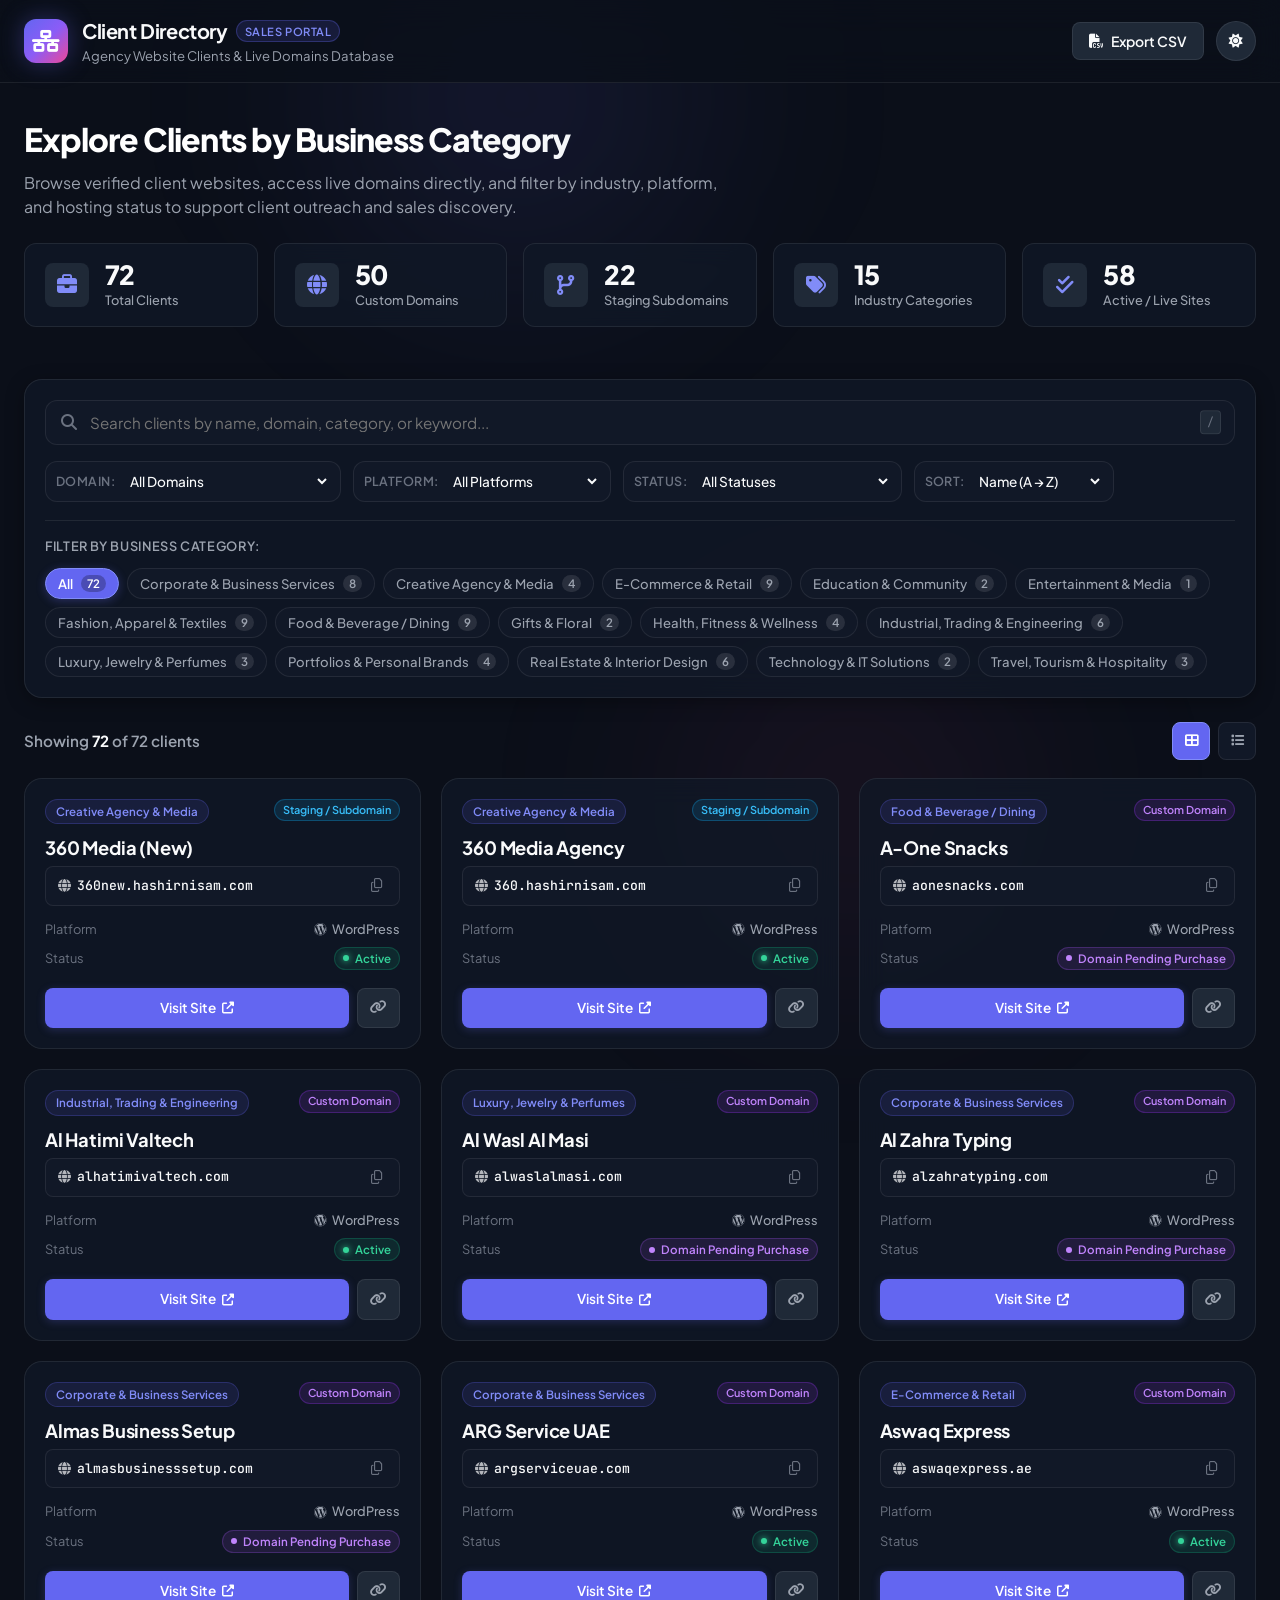
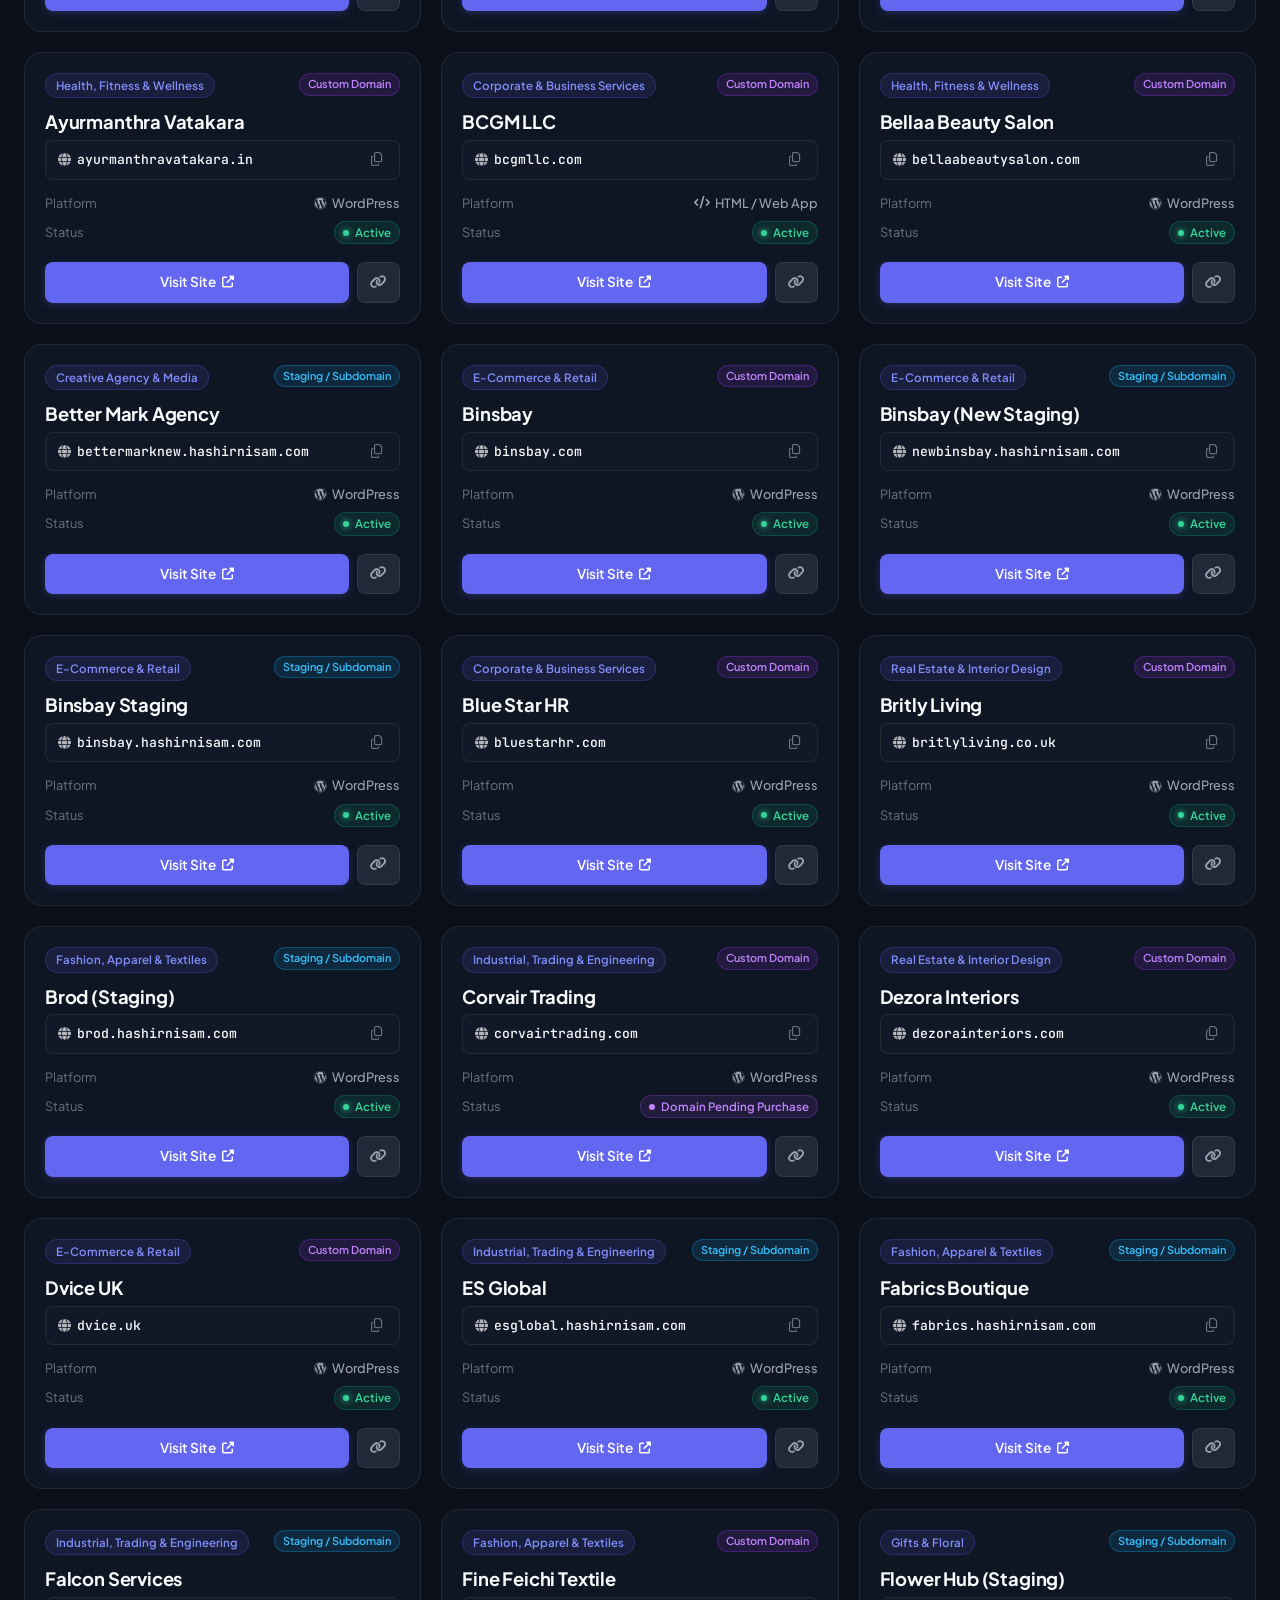
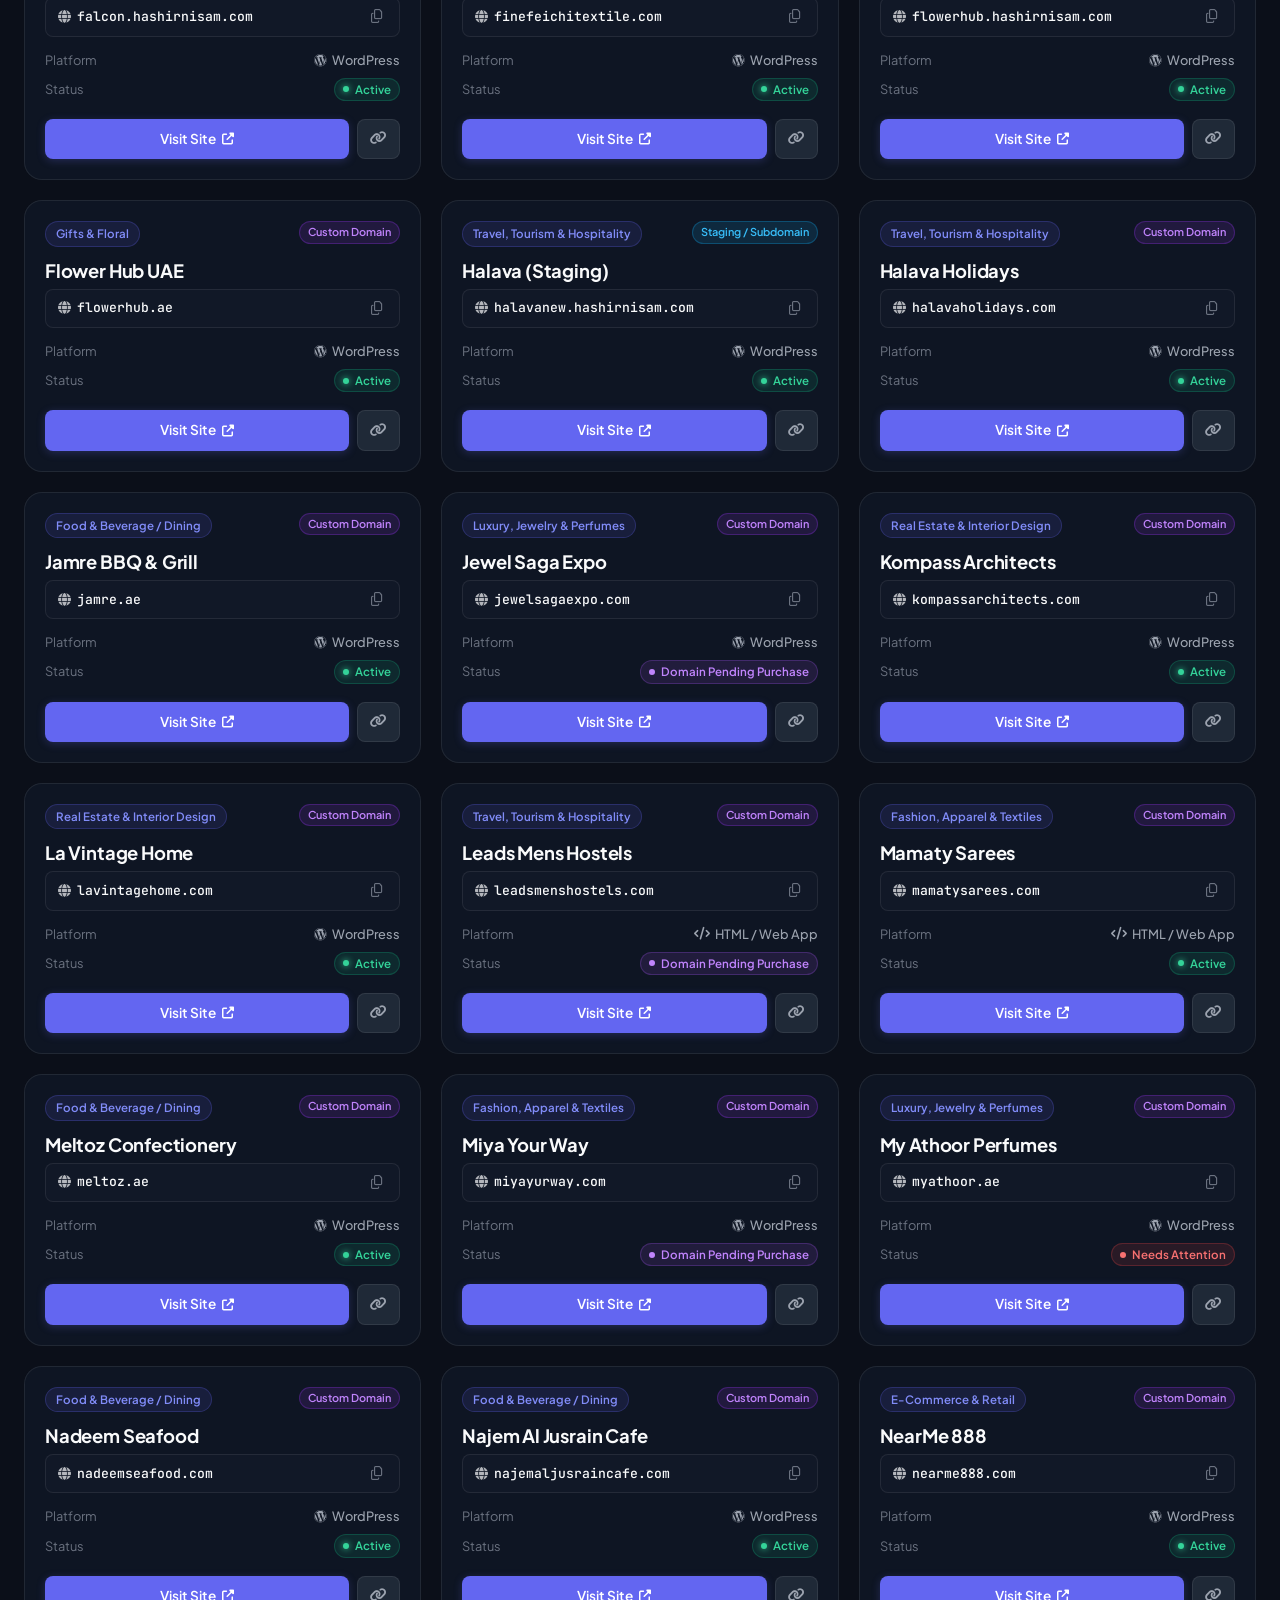
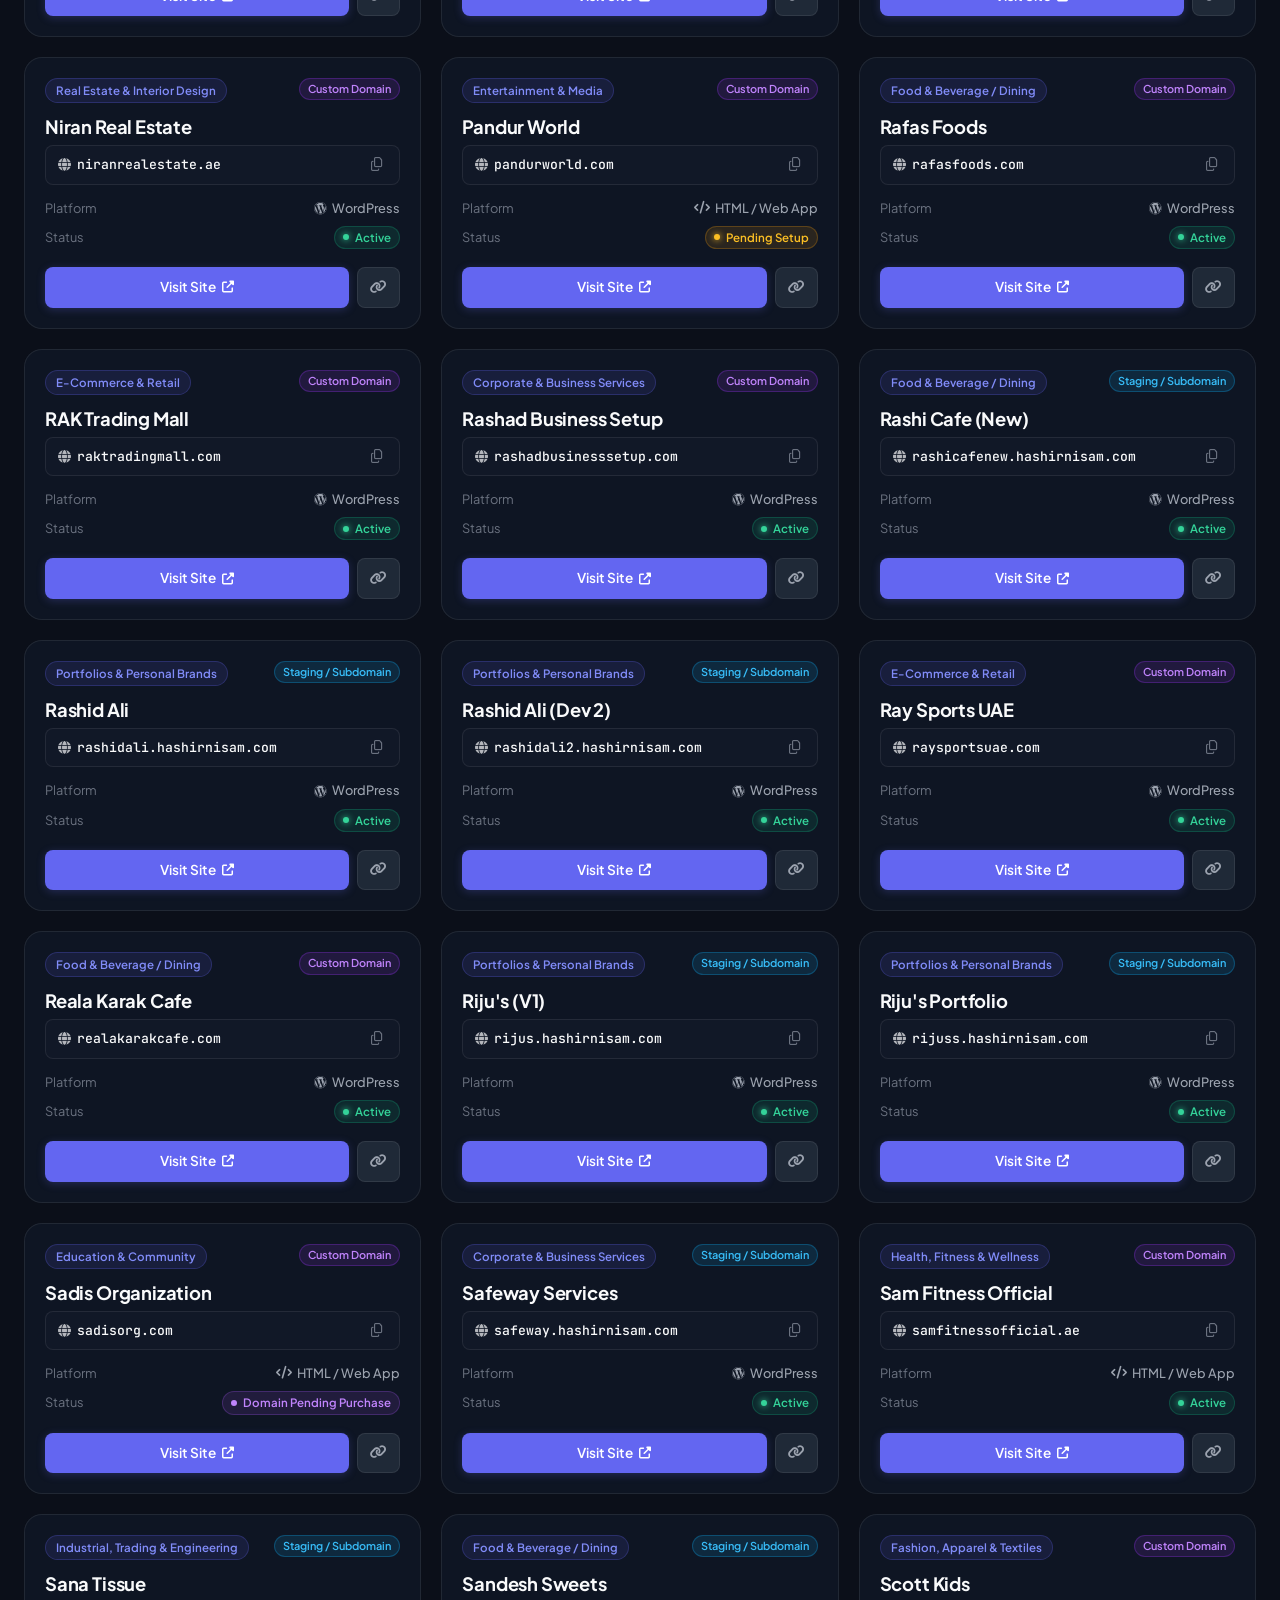
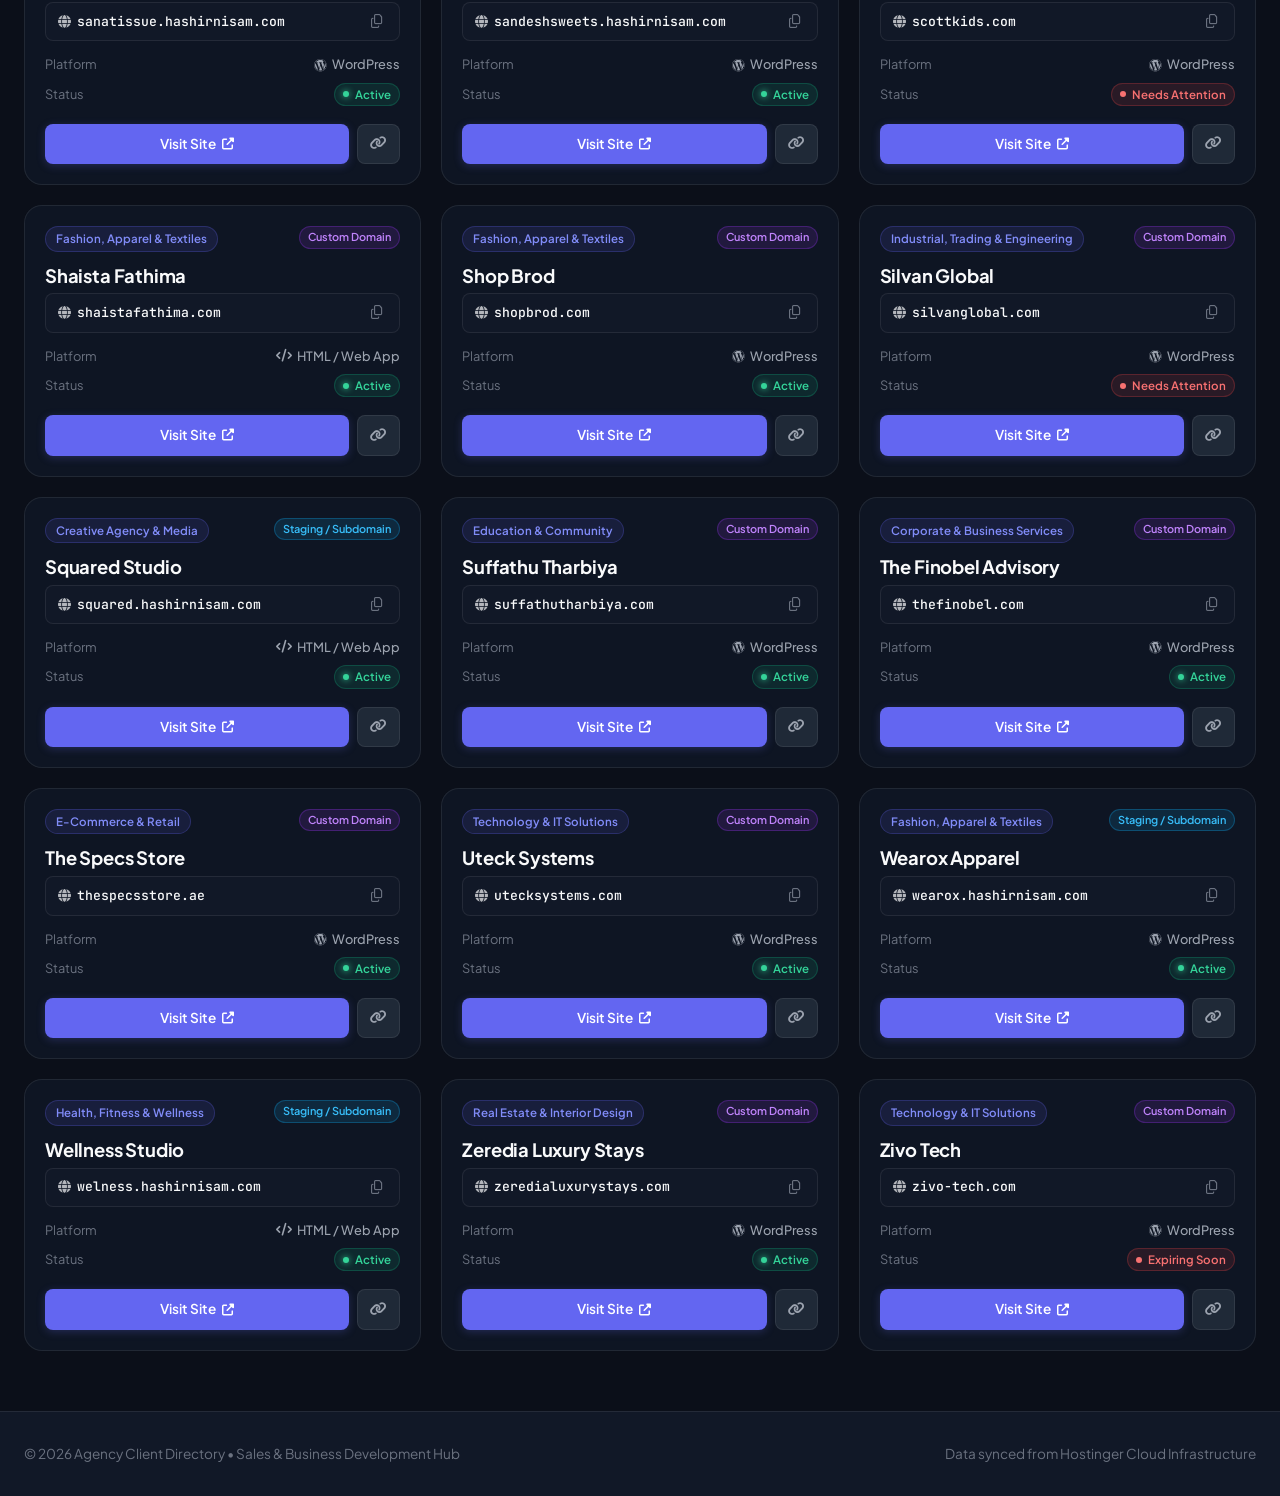
==== index.html @ d9217cba "feat(portal): initial release of sales client directory and domain portal" ====
<!DOCTYPE html>
<html lang="en" data-theme="dark">
<head>
  <meta charset="UTF-8">
  <meta name="viewport" content="width=device-width, initial-scale=1.0">
  <meta name="description" content="Official Client Directory & Domain Portal for Sales Team - Search, filter, and explore client websites by industry category.">
  <title>Agency Client Directory &amp; Domain Portal | Sales Hub</title>
  
  <!-- Modern Typography: Plus Jakarta Sans & JetBrains Mono -->
  <link rel="preconnect" href="https://fonts.googleapis.com">
  <link rel="preconnect" href="https://fonts.gstatic.com" crossorigin>
  <link href="https://fonts.googleapis.com/css2?family=JetBrains+Mono:wght@400;500;600&family=Plus+Jakarta+Sans:wght@400;500;600;700;800&display=swap" rel="stylesheet">
  
  <!-- FontAwesome Icons for Visual Polish -->
  <link rel="stylesheet" href="https://cdnjs.cloudflare.com/ajax/libs/font-awesome/6.5.1/css/all.min.css" integrity="sha512-DTOQO9RWCH3ppGqcWaEA1BIZOC6xxalwEsw9c2QQeAIftl+Vegovlnee1c9QX4TctnWMn13TZye+giMm8e2LwA==" crossorigin="anonymous" referrerpolicy="no-referrer" />
  
  <!-- Stylesheet -->
  <link rel="stylesheet" href="css/style.css">
</head>
<body>

  <!-- Sticky Top Header -->
  <header class="site-header" id="siteHeader">
    <div class="container">
      <div class="header-inner">
        <div class="brand-group">
          <div class="brand-icon" aria-hidden="true">
            <i class="fas fa-network-wired"></i>
          </div>
          <div>
            <h1 class="brand-title">
              Client Directory <span class="brand-badge">Sales Portal</span>
            </h1>
            <p class="brand-subtitle">Agency Website Clients &amp; Live Domains Database</p>
          </div>
        </div>

        <div class="header-actions">
          <button type="button" class="btn btn-export" id="exportCsvBtn" title="Export client directory to CSV file">
            <i class="fas fa-file-csv"></i>
            <span>Export CSV</span>
          </button>
          <button type="button" class="btn theme-toggle-btn" id="themeToggleBtn" aria-label="Toggle dark/light theme" title="Toggle theme">
            <i class="fas fa-sun"></i>
          </button>
        </div>
      </div>
    </div>
  </header>

  <main class="container">
    <!-- Hero / KPI Overview -->
    <section class="hero-section" id="heroSection" aria-label="Sales Overview Statistics">
      <div class="hero-content">
        <h2 class="hero-title">Explore Clients by Business Category</h2>
        <p class="hero-desc">
          Browse verified client websites, access live domains directly, and filter by industry, platform, and hosting status to support client outreach and sales discovery.
        </p>
      </div>

      <!-- KPI Summary Cards -->
      <div class="stats-grid" id="statsGrid">
        <div class="stat-card">
          <div class="stat-icon-wrap" aria-hidden="true">
            <i class="fas fa-briefcase"></i>
          </div>
          <div>
            <div class="stat-val" id="totalClientsCount">72</div>
            <div class="stat-label">Total Clients</div>
          </div>
        </div>

        <div class="stat-card">
          <div class="stat-icon-wrap" aria-hidden="true">
            <i class="fas fa-globe"></i>
          </div>
          <div>
            <div class="stat-val" id="customDomainsCount">50</div>
            <div class="stat-label">Custom Domains</div>
          </div>
        </div>

        <div class="stat-card">
          <div class="stat-icon-wrap" aria-hidden="true">
            <i class="fas fa-code-branch"></i>
          </div>
          <div>
            <div class="stat-val" id="subdomainsCount">22</div>
            <div class="stat-label">Staging Subdomains</div>
          </div>
        </div>

        <div class="stat-card">
          <div class="stat-icon-wrap" aria-hidden="true">
            <i class="fas fa-tags"></i>
          </div>
          <div>
            <div class="stat-val" id="categoriesCount">15</div>
            <div class="stat-label">Industry Categories</div>
          </div>
        </div>

        <div class="stat-card">
          <div class="stat-icon-wrap" aria-hidden="true">
            <i class="fas fa-check-double"></i>
          </div>
          <div>
            <div class="stat-val" id="activeSitesCount">58</div>
            <div class="stat-label">Active / Live Sites</div>
          </div>
        </div>
      </div>
    </section>

    <!-- Toolbar: Search, Filters & Category Chips -->
    <section class="toolbar-section" id="toolbarSection" aria-label="Search and Filter Controls">
      <!-- Search Row & Secondary Selects -->
      <div class="search-row">
        <div class="search-input-wrapper">
          <i class="fas fa-search search-icon" aria-hidden="true"></i>
          <input 
            type="text" 
            id="searchInput" 
            class="search-input" 
            placeholder="Search clients by name, domain, category, or keyword..." 
            autocomplete="off"
            spellcheck="false"
            aria-label="Search clients"
          >
          <span class="search-shortcut-hint" title="Press / to focus">/</span>
          <button type="button" class="clear-search-btn" id="clearSearchBtn" aria-label="Clear search input">
            <i class="fas fa-times"></i>
          </button>
        </div>

        <!-- Secondary Filter Dropdowns -->
        <div class="filter-dropdowns">
          <div class="filter-select-group">
            <label for="filterDomainType" class="filter-select-label">Domain:</label>
            <select id="filterDomainType" class="filter-select" aria-label="Filter by domain type">
              <option value="all">All Domains</option>
              <option value="custom">Custom Domains (.com/.ae)</option>
              <option value="subdomain">Staging Subdomains</option>
            </select>
          </div>

          <div class="filter-select-group">
            <label for="filterPlatform" class="filter-select-label">Platform:</label>
            <select id="filterPlatform" class="filter-select" aria-label="Filter by website platform">
              <option value="all">All Platforms</option>
              <option value="WordPress">WordPress</option>
              <option value="HTML / Web App">Custom HTML / App</option>
            </select>
          </div>

          <div class="filter-select-group">
            <label for="filterStatus" class="filter-select-label">Status:</label>
            <select id="filterStatus" class="filter-select" aria-label="Filter by hosting status">
              <option value="all">All Statuses</option>
              <option value="Active">Active / Live</option>
              <option value="Pending Setup">Pending Setup</option>
              <option value="Domain Pending Purchase">Domain Purchase Pending</option>
              <option value="Needs Attention">Needs Attention</option>
            </select>
          </div>

          <div class="filter-select-group">
            <label for="sortBySelect" class="filter-select-label">Sort:</label>
            <select id="sortBySelect" class="filter-select" aria-label="Sort client list">
              <option value="name-asc">Name (A &rarr; Z)</option>
              <option value="name-desc">Name (Z &rarr; A)</option>
              <option value="category-asc">Category (A &rarr; Z)</option>
              <option value="domain-asc">Domain (A &rarr; Z)</option>
              <option value="status-asc">Status</option>
            </select>
          </div>
        </div>
      </div>

      <!-- Business Category Chips -->
      <div class="categories-wrapper">
        <div class="categories-header">
          <span class="categories-title">Filter by Business Category:</span>
        </div>
        <div class="category-chips-list" id="categoryChipsContainer">
          <!-- Dynamic category chips will be injected here -->
        </div>
      </div>
    </section>

    <!-- Results Header / Controls -->
    <section class="results-bar" aria-label="Results and Display Controls">
      <div class="results-count-text" id="resultsCount">
        Showing <span class="results-count-number">72</span> clients
        <button type="button" class="reset-all-btn" id="resetAllBtn" style="display: none;">
          Clear filters
        </button>
      </div>

      <!-- View Switcher -->
      <div class="view-controls">
        <button type="button" class="view-btn active" id="gridViewBtn" title="Grid Card View" aria-label="Grid view">
          <i class="fas fa-th-large"></i>
        </button>
        <button type="button" class="view-btn" id="tableViewBtn" title="Dense Table View" aria-label="Table view">
          <i class="fas fa-list"></i>
        </button>
      </div>
    </section>

    <!-- Main Results Views -->
    <!-- 1. Grid Cards View -->
    <section class="clients-grid" id="gridContainer" aria-label="Client Cards Grid">
      <!-- Injected via JavaScript -->
    </section>

    <!-- 2. Dense Table View -->
    <div class="clients-table-wrapper" id="tableContainer" style="display: none;">
      <table class="clients-table" aria-label="Client Directory Table">
        <thead>
          <tr>
            <th style="width: 50px;">#</th>
            <th>Client Name</th>
            <th>Domain &amp; Link</th>
            <th>Business Category</th>
            <th>Domain Type</th>
            <th>Platform</th>
            <th>Status</th>
            <th style="text-align: right;">Quick Actions</th>
          </tr>
        </thead>
        <tbody id="tableBody">
          <!-- Injected via JavaScript -->
        </tbody>
      </table>
    </div>

    <!-- Empty State -->
    <div class="empty-state" id="emptyState" style="display: none;">
      <div class="empty-icon" aria-hidden="true">
        <i class="fas fa-search-minus"></i>
      </div>
      <h3 class="empty-title">No Clients Found</h3>
      <p class="empty-desc">
        We couldn't find any clients matching your selected filters or search query. Try broadening your keywords or reset all filters.
      </p>
      <button type="button" class="btn btn-primary" id="resetEmptyBtn">
        <i class="fas fa-undo"></i>
        <span>Reset All Filters</span>
      </button>
    </div>
  </main>

  <!-- Toast Notification Container -->
  <div class="toast-container" id="toastContainer" aria-live="polite"></div>

  <!-- Footer -->
  <footer class="site-footer">
    <div class="container footer-inner">
      <p>&copy; 2026 Agency Client Directory &bull; Sales &amp; Business Development Hub</p>
      <p>Data synced from Hostinger Cloud Infrastructure</p>
    </div>
  </footer>

  <!-- Scripts -->
  <script src="js/clients-data.js"></script>
  <script src="js/app.js"></script>
</body>
</html>
---- css/style.css ----
/* ==========================================================================
   Sales Team Client Directory - Modern Design System
   ========================================================================== */

:root {
  /* Color Palette */
  --bg-primary: #0b0f19;
  --bg-secondary: #111827;
  --bg-card: rgba(17, 24, 39, 0.75);
  --bg-card-hover: rgba(31, 41, 55, 0.85);
  --bg-surface: #1f2937;
  --bg-surface-subtle: rgba(255, 255, 255, 0.03);
  
  --border-color: rgba(255, 255, 255, 0.08);
  --border-glow: rgba(99, 102, 241, 0.3);
  --border-accent: rgba(99, 102, 241, 0.5);

  --text-primary: #f9fafb;
  --text-secondary: #9ca3af;
  --text-muted: #6b7280;
  --text-inverse: #0b0f19;

  /* Accent Colors */
  --brand-primary: #6366f1;
  --brand-primary-light: #818cf8;
  --brand-gradient: linear-gradient(135deg, #6366f1 0%, #8b5cf6 50%, #ec4899 100%);
  --brand-glow: 0 0 25px rgba(99, 102, 241, 0.35);

  /* Status Colors */
  --status-active-bg: rgba(16, 185, 129, 0.12);
  --status-active-text: #34d399;
  --status-active-border: rgba(16, 185, 129, 0.25);

  --status-pending-bg: rgba(245, 158, 11, 0.12);
  --status-pending-text: #fbbf24;
  --status-pending-border: rgba(245, 158, 11, 0.25);

  --status-purchase-bg: rgba(168, 85, 247, 0.12);
  --status-purchase-text: #c084fc;
  --status-purchase-border: rgba(168, 85, 247, 0.25);

  --status-issue-bg: rgba(239, 68, 68, 0.12);
  --status-issue-text: #f87171;
  --status-issue-border: rgba(239, 68, 68, 0.25);

  /* Typography */
  --font-main: 'Plus Jakarta Sans', system-ui, -apple-system, sans-serif;
  --font-mono: 'JetBrains Mono', 'Fira Code', monospace;

  /* Elevations & Radii */
  --radius-sm: 8px;
  --radius-md: 12px;
  --radius-lg: 18px;
  --radius-full: 9999px;

  --shadow-sm: 0 1px 2px rgba(0, 0, 0, 0.4);
  --shadow-md: 0 4px 12px rgba(0, 0, 0, 0.5);
  --shadow-lg: 0 10px 30px -5px rgba(0, 0, 0, 0.6);
  --shadow-card: 0 4px 20px -2px rgba(0, 0, 0, 0.4);

  --transition-fast: 0.18s ease;
  --transition-normal: 0.26s cubic-bezier(0.16, 1, 0.3, 1);
}

/* Light Theme Variables */
[data-theme="light"] {
  --bg-primary: #f3f4f6;
  --bg-secondary: #ffffff;
  --bg-card: rgba(255, 255, 255, 0.88);
  --bg-card-hover: #ffffff;
  --bg-surface: #e5e7eb;
  --bg-surface-subtle: rgba(0, 0, 0, 0.03);

  --border-color: rgba(0, 0, 0, 0.08);
  --border-glow: rgba(99, 102, 241, 0.25);
  --border-accent: rgba(99, 102, 241, 0.4);

  --text-primary: #111827;
  --text-secondary: #4b5563;
  --text-muted: #6b7280;
  --text-inverse: #ffffff;

  --shadow-card: 0 4px 20px -2px rgba(0, 0, 0, 0.08);
}

/* Reset & Baseline */
*, *::before, *::after {
  box-sizing: border-box;
  margin: 0;
  padding: 0;
}

html {
  scroll-behavior: smooth;
  color-scheme: dark;
}

body {
  font-family: var(--font-main);
  background-color: var(--bg-primary);
  color: var(--text-primary);
  min-height: 100vh;
  line-height: 1.5;
  -webkit-font-smoothing: antialiased;
  position: relative;
  overflow-x: hidden;
}

/* Ambient Background Light Gradients */
body::before {
  content: '';
  position: fixed;
  top: -150px;
  left: 15%;
  width: 650px;
  height: 500px;
  background: radial-gradient(circle, rgba(99, 102, 241, 0.12) 0%, rgba(99, 102, 241, 0) 70%);
  filter: blur(80px);
  pointer-events: none;
  z-index: 0;
}

body::after {
  content: '';
  position: fixed;
  bottom: -150px;
  right: 10%;
  width: 600px;
  height: 500px;
  background: radial-gradient(circle, rgba(236, 72, 153, 0.08) 0%, rgba(236, 72, 153, 0) 70%);
  filter: blur(90px);
  pointer-events: none;
  z-index: 0;
}

.container {
  max-width: 1400px;
  margin: 0 auto;
  padding: 0 24px;
  position: relative;
  z-index: 1;
}

/* Header & Top Bar */
.site-header {
  border-bottom: 1px solid var(--border-color);
  background: rgba(11, 15, 25, 0.8);
  backdrop-filter: blur(16px);
  -webkit-backdrop-filter: blur(16px);
  position: sticky;
  top: 0;
  z-index: 50;
  padding: 16px 0;
}

.header-inner {
  display: flex;
  align-items: center;
  justify-content: space-between;
  gap: 20px;
}

.brand-group {
  display: flex;
  align-items: center;
  gap: 14px;
}

.brand-icon {
  width: 44px;
  height: 44px;
  border-radius: var(--radius-md);
  background: var(--brand-gradient);
  display: flex;
  align-items: center;
  justify-content: center;
  color: #ffffff;
  font-size: 22px;
  box-shadow: var(--brand-glow);
  flex-shrink: 0;
}

.brand-title {
  font-size: 1.25rem;
  font-weight: 700;
  letter-spacing: -0.02em;
  display: flex;
  align-items: center;
  gap: 8px;
}

.brand-badge {
  font-size: 0.7rem;
  font-weight: 600;
  padding: 2px 8px;
  border-radius: var(--radius-full);
  background: rgba(99, 102, 241, 0.15);
  color: var(--brand-primary-light);
  border: 1px solid rgba(99, 102, 241, 0.3);
  text-transform: uppercase;
  letter-spacing: 0.05em;
}

.brand-subtitle {
  font-size: 0.82rem;
  color: var(--text-secondary);
}

.header-actions {
  display: flex;
  align-items: center;
  gap: 12px;
}

.btn {
  display: inline-flex;
  align-items: center;
  gap: 8px;
  font-family: inherit;
  font-size: 0.875rem;
  font-weight: 600;
  padding: 9px 16px;
  border-radius: var(--radius-sm);
  border: 1px solid var(--border-color);
  background: var(--bg-surface);
  color: var(--text-primary);
  cursor: pointer;
  transition: all var(--transition-fast);
  text-decoration: none;
  white-space: nowrap;
}

.btn:hover {
  border-color: var(--border-accent);
  background: var(--bg-card-hover);
  transform: translateY(-1px);
}

.btn-primary {
  background: var(--brand-primary);
  border-color: var(--brand-primary-light);
  color: #ffffff;
  box-shadow: 0 4px 14px rgba(99, 102, 241, 0.35);
}

.btn-primary:hover {
  background: #4f46e5;
  box-shadow: 0 6px 20px rgba(99, 102, 241, 0.45);
}

.theme-toggle-btn {
  width: 40px;
  height: 40px;
  padding: 0;
  justify-content: center;
  border-radius: var(--radius-full);
}

/* Hero & KPI Stat Bar */
.hero-section {
  padding: 32px 0 24px;
}

.hero-content {
  margin-bottom: 24px;
}

.hero-title {
  font-size: 2rem;
  font-weight: 800;
  letter-spacing: -0.03em;
  margin-bottom: 8px;
  background: linear-gradient(135deg, #ffffff 30%, #cbd5e1 100%);
  -webkit-background-clip: text;
  -webkit-text-fill-color: transparent;
}

.hero-desc {
  font-size: 1rem;
  color: var(--text-secondary);
  max-width: 720px;
}

.stats-grid {
  display: grid;
  grid-template-columns: repeat(auto-fit, minmax(200px, 1fr));
  gap: 16px;
  margin-bottom: 28px;
}

.stat-card {
  background: var(--bg-card);
  backdrop-filter: blur(12px);
  -webkit-backdrop-filter: blur(12px);
  border: 1px solid var(--border-color);
  border-radius: var(--radius-md);
  padding: 16px 20px;
  display: flex;
  align-items: center;
  gap: 16px;
  transition: all var(--transition-normal);
}

.stat-card:hover {
  border-color: var(--border-glow);
  transform: translateY(-2px);
  box-shadow: var(--shadow-card);
}

.stat-icon-wrap {
  width: 44px;
  height: 44px;
  border-radius: var(--radius-sm);
  display: flex;
  align-items: center;
  justify-content: center;
  font-size: 20px;
  background: var(--bg-surface);
  color: var(--brand-primary-light);
  flex-shrink: 0;
}

.stat-val {
  font-size: 1.65rem;
  font-weight: 800;
  letter-spacing: -0.02em;
  line-height: 1.1;
  color: var(--text-primary);
}

.stat-label {
  font-size: 0.8rem;
  color: var(--text-secondary);
  font-weight: 500;
  margin-top: 2px;
}

/* Search & Filter Toolbar */
.toolbar-section {
  background: var(--bg-card);
  backdrop-filter: blur(16px);
  -webkit-backdrop-filter: blur(16px);
  border: 1px solid var(--border-color);
  border-radius: var(--radius-lg);
  padding: 20px;
  margin-bottom: 24px;
  box-shadow: var(--shadow-card);
}

.search-row {
  display: flex;
  gap: 16px;
  align-items: center;
  margin-bottom: 18px;
  flex-wrap: wrap;
}

.search-input-wrapper {
  position: relative;
  flex: 1;
  min-width: 280px;
}

.search-icon {
  position: absolute;
  left: 16px;
  top: 50%;
  transform: translateY(-50%);
  color: var(--text-muted);
  font-size: 16px;
  pointer-events: none;
}

.search-input {
  width: 100%;
  padding: 12px 42px 12px 44px;
  font-family: inherit;
  font-size: 0.95rem;
  color: var(--text-primary);
  background: var(--bg-secondary);
  border: 1px solid var(--border-color);
  border-radius: var(--radius-md);
  outline: none;
  transition: all var(--transition-fast);
}

.search-input:focus {
  border-color: var(--brand-primary);
  box-shadow: 0 0 0 3px rgba(99, 102, 241, 0.2);
  background: var(--bg-primary);
}

.search-shortcut-hint {
  position: absolute;
  right: 14px;
  top: 50%;
  transform: translateY(-50%);
  font-size: 0.72rem;
  font-family: var(--font-mono);
  background: var(--bg-surface);
  border: 1px solid var(--border-color);
  padding: 2px 6px;
  border-radius: 4px;
  color: var(--text-muted);
  pointer-events: none;
}

.clear-search-btn {
  position: absolute;
  right: 14px;
  top: 50%;
  transform: translateY(-50%);
  background: none;
  border: none;
  color: var(--text-muted);
  cursor: pointer;
  padding: 4px;
  font-size: 16px;
  display: none;
}

.clear-search-btn:hover {
  color: var(--text-primary);
}

/* Secondary Filter Selects */
.filter-dropdowns {
  display: flex;
  gap: 12px;
  align-items: center;
  flex-wrap: wrap;
}

.filter-select-group {
  display: flex;
  align-items: center;
  gap: 6px;
  background: var(--bg-secondary);
  border: 1px solid var(--border-color);
  border-radius: var(--radius-md);
  padding: 4px 10px;
}

.filter-select-label {
  font-size: 0.78rem;
  font-weight: 600;
  color: var(--text-muted);
  text-transform: uppercase;
  letter-spacing: 0.04em;
}

.filter-select {
  background: transparent;
  border: none;
  color: var(--text-primary);
  font-family: inherit;
  font-size: 0.85rem;
  font-weight: 500;
  outline: none;
  cursor: pointer;
  padding: 6px 4px;
}

.filter-select option {
  background: var(--bg-secondary);
  color: var(--text-primary);
}

/* Category Filter Chips */
.categories-wrapper {
  margin-top: 16px;
  padding-top: 16px;
  border-top: 1px solid var(--border-color);
}

.categories-header {
  display: flex;
  align-items: center;
  justify-content: space-between;
  margin-bottom: 12px;
}

.categories-title {
  font-size: 0.8rem;
  font-weight: 600;
  text-transform: uppercase;
  letter-spacing: 0.05em;
  color: var(--text-secondary);
}

.category-chips-list {
  display: flex;
  flex-wrap: wrap;
  gap: 8px;
}

.chip-btn {
  display: inline-flex;
  align-items: center;
  gap: 8px;
  font-family: inherit;
  font-size: 0.82rem;
  font-weight: 500;
  padding: 6px 12px;
  border-radius: var(--radius-full);
  background: var(--bg-secondary);
  color: var(--text-secondary);
  border: 1px solid var(--border-color);
  cursor: pointer;
  transition: all var(--transition-fast);
}

.chip-btn:hover {
  background: var(--bg-surface);
  color: var(--text-primary);
  border-color: var(--border-accent);
}

.chip-btn.active {
  background: var(--brand-primary);
  color: #ffffff;
  border-color: var(--brand-primary-light);
  font-weight: 600;
  box-shadow: 0 2px 10px rgba(99, 102, 241, 0.3);
}

.chip-count {
  font-size: 0.72rem;
  padding: 1px 6px;
  border-radius: var(--radius-full);
  background: rgba(255, 255, 255, 0.1);
  color: inherit;
  font-weight: 600;
}

.chip-btn.active .chip-count {
  background: rgba(0, 0, 0, 0.25);
  color: #ffffff;
}

/* Results Header Bar */
.results-bar {
  display: flex;
  align-items: center;
  justify-content: space-between;
  gap: 16px;
  margin-bottom: 18px;
  flex-wrap: wrap;
}

.results-count-text {
  font-size: 0.95rem;
  font-weight: 600;
  color: var(--text-secondary);
}

.results-count-number {
  color: var(--text-primary);
  font-weight: 700;
}

.active-filters-summary {
  display: inline-flex;
  align-items: center;
  gap: 6px;
  margin-left: 8px;
}

.reset-all-btn {
  font-size: 0.8rem;
  color: var(--brand-primary-light);
  background: none;
  border: none;
  cursor: pointer;
  text-decoration: underline;
  margin-left: 8px;
}

.reset-all-btn:hover {
  color: #ffffff;
}

.view-controls {
  display: flex;
  align-items: center;
  gap: 8px;
}

.view-btn {
  width: 38px;
  height: 38px;
  display: flex;
  align-items: center;
  justify-content: center;
  background: var(--bg-secondary);
  border: 1px solid var(--border-color);
  border-radius: var(--radius-sm);
  color: var(--text-secondary);
  cursor: pointer;
  transition: all var(--transition-fast);
}

.view-btn:hover {
  color: var(--text-primary);
  background: var(--bg-surface);
}

.view-btn.active {
  background: var(--brand-primary);
  color: #ffffff;
  border-color: var(--brand-primary-light);
}

/* Grid Cards View */
.clients-grid {
  display: grid;
  grid-template-columns: repeat(auto-fill, minmax(320px, 1fr));
  gap: 20px;
  margin-bottom: 60px;
}

.client-card {
  background: var(--bg-card);
  backdrop-filter: blur(14px);
  -webkit-backdrop-filter: blur(14px);
  border: 1px solid var(--border-color);
  border-radius: var(--radius-lg);
  padding: 20px;
  display: flex;
  flex-direction: column;
  transition: all var(--transition-normal);
  position: relative;
  overflow: hidden;
}

.client-card::before {
  content: '';
  position: absolute;
  top: 0;
  left: 0;
  right: 0;
  height: 3px;
  background: var(--brand-gradient);
  opacity: 0;
  transition: opacity var(--transition-fast);
}

.client-card:hover {
  border-color: var(--border-glow);
  transform: translateY(-4px);
  box-shadow: var(--shadow-card), 0 0 20px rgba(99, 102, 241, 0.15);
  background: var(--bg-card-hover);
}

.client-card:hover::before {
  opacity: 1;
}

.card-top {
  display: flex;
  align-items: flex-start;
  justify-content: space-between;
  gap: 12px;
  margin-bottom: 12px;
}

.card-category-badge {
  font-size: 0.72rem;
  font-weight: 600;
  padding: 3px 10px;
  border-radius: var(--radius-full);
  background: rgba(99, 102, 241, 0.12);
  color: var(--brand-primary-light);
  border: 1px solid rgba(99, 102, 241, 0.25);
  display: inline-block;
}

.card-badges-row {
  display: flex;
  align-items: center;
  gap: 6px;
  flex-wrap: wrap;
}

.type-pill {
  font-size: 0.68rem;
  font-weight: 600;
  padding: 2px 8px;
  border-radius: var(--radius-full);
  display: inline-flex;
  align-items: center;
  gap: 4px;
}

.type-pill.custom {
  background: rgba(147, 51, 234, 0.14);
  color: #c084fc;
  border: 1px solid rgba(147, 51, 234, 0.3);
}

.type-pill.subdomain {
  background: rgba(14, 165, 233, 0.14);
  color: #38bdf8;
  border: 1px solid rgba(14, 165, 233, 0.3);
}

.card-title {
  font-size: 1.15rem;
  font-weight: 700;
  letter-spacing: -0.01em;
  color: var(--text-primary);
  margin-bottom: 6px;
  line-height: 1.3;
}

.card-domain-box {
  background: var(--bg-secondary);
  border: 1px solid var(--border-color);
  border-radius: var(--radius-sm);
  padding: 8px 12px;
  display: flex;
  align-items: center;
  justify-content: space-between;
  gap: 8px;
  margin-bottom: 14px;
}

.card-domain-link {
  font-family: var(--font-mono);
  font-size: 0.82rem;
  color: var(--text-primary);
  text-decoration: none;
  white-space: nowrap;
  overflow: hidden;
  text-overflow: ellipsis;
  font-weight: 500;
}

.card-domain-link:hover {
  color: var(--brand-primary-light);
  text-decoration: underline;
}

.copy-domain-btn {
  background: none;
  border: none;
  color: var(--text-muted);
  cursor: pointer;
  padding: 4px;
  border-radius: 4px;
  display: flex;
  align-items: center;
  justify-content: center;
  transition: all var(--transition-fast);
}

.copy-domain-btn:hover {
  color: var(--text-primary);
  background: var(--bg-surface);
}

.card-meta-list {
  display: flex;
  flex-direction: column;
  gap: 8px;
  margin-bottom: 18px;
  flex: 1;
}

.card-meta-item {
  display: flex;
  align-items: center;
  justify-content: space-between;
  font-size: 0.8rem;
}

.meta-key {
  color: var(--text-muted);
}

.meta-val {
  font-weight: 500;
  color: var(--text-secondary);
  display: inline-flex;
  align-items: center;
  gap: 5px;
}

/* Status Indicators */
.status-pill {
  font-size: 0.72rem;
  font-weight: 600;
  padding: 2px 8px;
  border-radius: var(--radius-full);
  display: inline-flex;
  align-items: center;
  gap: 6px;
}

.status-dot {
  width: 6px;
  height: 6px;
  border-radius: 50%;
}

.status-active {
  background: var(--status-active-bg);
  color: var(--status-active-text);
  border: 1px solid var(--status-active-border);
}
.status-active .status-dot {
  background: var(--status-active-text);
  box-shadow: 0 0 6px var(--status-active-text);
}

.status-pending {
  background: var(--status-pending-bg);
  color: var(--status-pending-text);
  border: 1px solid var(--status-pending-border);
}
.status-pending .status-dot {
  background: var(--status-pending-text);
  box-shadow: 0 0 6px var(--status-pending-text);
}

.status-purchase {
  background: var(--status-purchase-bg);
  color: var(--status-purchase-text);
  border: 1px solid var(--status-purchase-border);
}
.status-purchase .status-dot {
  background: var(--status-purchase-text);
}

.status-issue {
  background: var(--status-issue-bg);
  color: var(--status-issue-text);
  border: 1px solid var(--status-issue-border);
}
.status-issue .status-dot {
  background: var(--status-issue-text);
}

/* Card Actions */
.card-actions {
  display: flex;
  gap: 8px;
  margin-top: auto;
}

.visit-btn {
  flex: 1;
  display: inline-flex;
  align-items: center;
  justify-content: center;
  gap: 6px;
  padding: 10px 14px;
  border-radius: var(--radius-sm);
  background: var(--brand-primary);
  color: #ffffff;
  font-size: 0.85rem;
  font-weight: 600;
  text-decoration: none;
  transition: all var(--transition-fast);
  box-shadow: 0 2px 8px rgba(99, 102, 241, 0.25);
}

.visit-btn:hover {
  background: #4f46e5;
  box-shadow: 0 4px 14px rgba(99, 102, 241, 0.4);
  transform: translateY(-1px);
}

.copy-action-btn {
  padding: 10px 12px;
  background: var(--bg-surface);
  border: 1px solid var(--border-color);
  border-radius: var(--radius-sm);
  color: var(--text-secondary);
  cursor: pointer;
  display: inline-flex;
  align-items: center;
  justify-content: center;
  font-size: 0.85rem;
  transition: all var(--transition-fast);
}

.copy-action-btn:hover {
  color: var(--text-primary);
  background: var(--bg-card-hover);
  border-color: var(--border-accent);
}

/* Table View */
.clients-table-wrapper {
  background: var(--bg-card);
  backdrop-filter: blur(14px);
  -webkit-backdrop-filter: blur(14px);
  border: 1px solid var(--border-color);
  border-radius: var(--radius-lg);
  overflow-x: auto;
  box-shadow: var(--shadow-card);
  margin-bottom: 60px;
}

.clients-table {
  width: 100%;
  border-collapse: collapse;
  text-align: left;
}

.clients-table th {
  background: var(--bg-secondary);
  color: var(--text-secondary);
  font-size: 0.76rem;
  font-weight: 600;
  text-transform: uppercase;
  letter-spacing: 0.05em;
  padding: 14px 18px;
  border-bottom: 1px solid var(--border-color);
  white-space: nowrap;
}

.clients-table td {
  padding: 14px 18px;
  border-bottom: 1px solid var(--border-color);
  font-size: 0.875rem;
  color: var(--text-primary);
  vertical-align: middle;
}

.clients-table tr:last-child td {
  border-bottom: none;
}

.clients-table tr:hover td {
  background: var(--bg-surface-subtle);
}

.table-client-name {
  font-weight: 600;
  color: var(--text-primary);
}

.table-domain-link {
  font-family: var(--font-mono);
  font-size: 0.82rem;
  color: var(--brand-primary-light);
  text-decoration: none;
  display: inline-flex;
  align-items: center;
  gap: 4px;
}

.table-domain-link:hover {
  text-decoration: underline;
}

.table-actions {
  display: flex;
  align-items: center;
  gap: 6px;
}

.table-btn {
  padding: 6px 10px;
  font-size: 0.78rem;
  border-radius: var(--radius-sm);
}

/* Empty State */
.empty-state {
  text-align: center;
  padding: 64px 20px;
  background: var(--bg-card);
  border: 1px solid var(--border-color);
  border-radius: var(--radius-lg);
  margin: 40px 0;
}

.empty-icon {
  font-size: 48px;
  margin-bottom: 16px;
  color: var(--text-muted);
}

.empty-title {
  font-size: 1.35rem;
  font-weight: 700;
  color: var(--text-primary);
  margin-bottom: 8px;
}

.empty-desc {
  font-size: 0.95rem;
  color: var(--text-secondary);
  max-width: 480px;
  margin: 0 auto 20px;
}

/* Toast Notifications */
.toast-container {
  position: fixed;
  bottom: 24px;
  right: 24px;
  z-index: 1000;
  display: flex;
  flex-direction: column;
  gap: 8px;
  pointer-events: none;
}

.toast {
  background: var(--bg-secondary);
  border: 1px solid var(--border-glow);
  color: var(--text-primary);
  padding: 12px 18px;
  border-radius: var(--radius-md);
  font-size: 0.85rem;
  font-weight: 500;
  box-shadow: var(--shadow-lg), 0 0 15px rgba(99, 102, 241, 0.3);
  display: flex;
  align-items: center;
  gap: 10px;
  transform: translateY(20px);
  opacity: 0;
  transition: all var(--transition-normal);
  pointer-events: auto;
}

.toast.show {
  transform: translateY(0);
  opacity: 1;
}

.toast-icon {
  color: var(--status-active-text);
  font-size: 16px;
}

/* Footer */
.site-footer {
  border-top: 1px solid var(--border-color);
  padding: 32px 0;
  background: var(--bg-secondary);
  color: var(--text-muted);
  font-size: 0.85rem;
}

.footer-inner {
  display: flex;
  align-items: center;
  justify-content: space-between;
  gap: 16px;
  flex-wrap: wrap;
}

/* Responsive Breakpoints */
@media (max-width: 900px) {
  .hero-title {
    font-size: 1.65rem;
  }
  .stats-grid {
    grid-template-columns: repeat(2, 1fr);
  }
  .search-row {
    flex-direction: column;
    align-items: stretch;
  }
}

@media (max-width: 640px) {
  .stats-grid {
    grid-template-columns: 1fr;
  }
  .clients-grid {
    grid-template-columns: 1fr;
  }
  .header-actions .btn-export {
    display: none;
  }
  .toolbar-section {
    padding: 14px;
  }
}
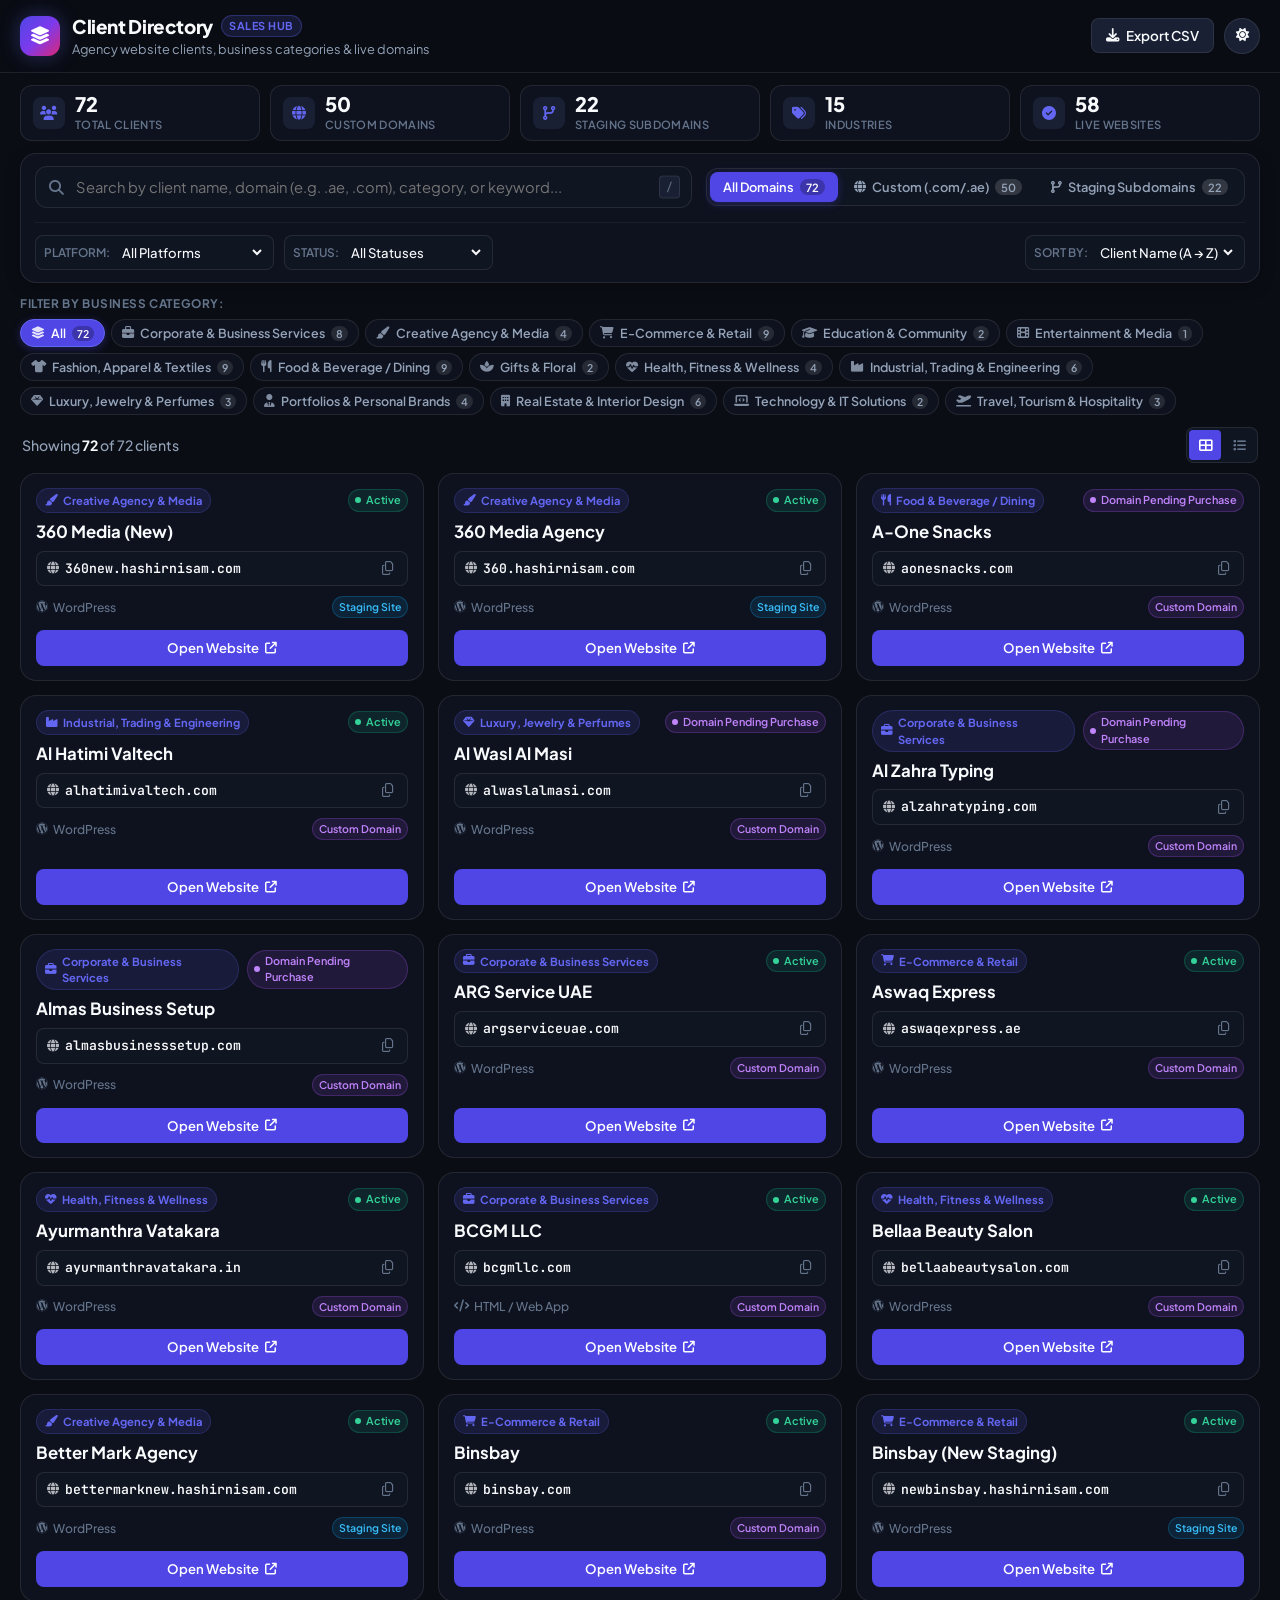
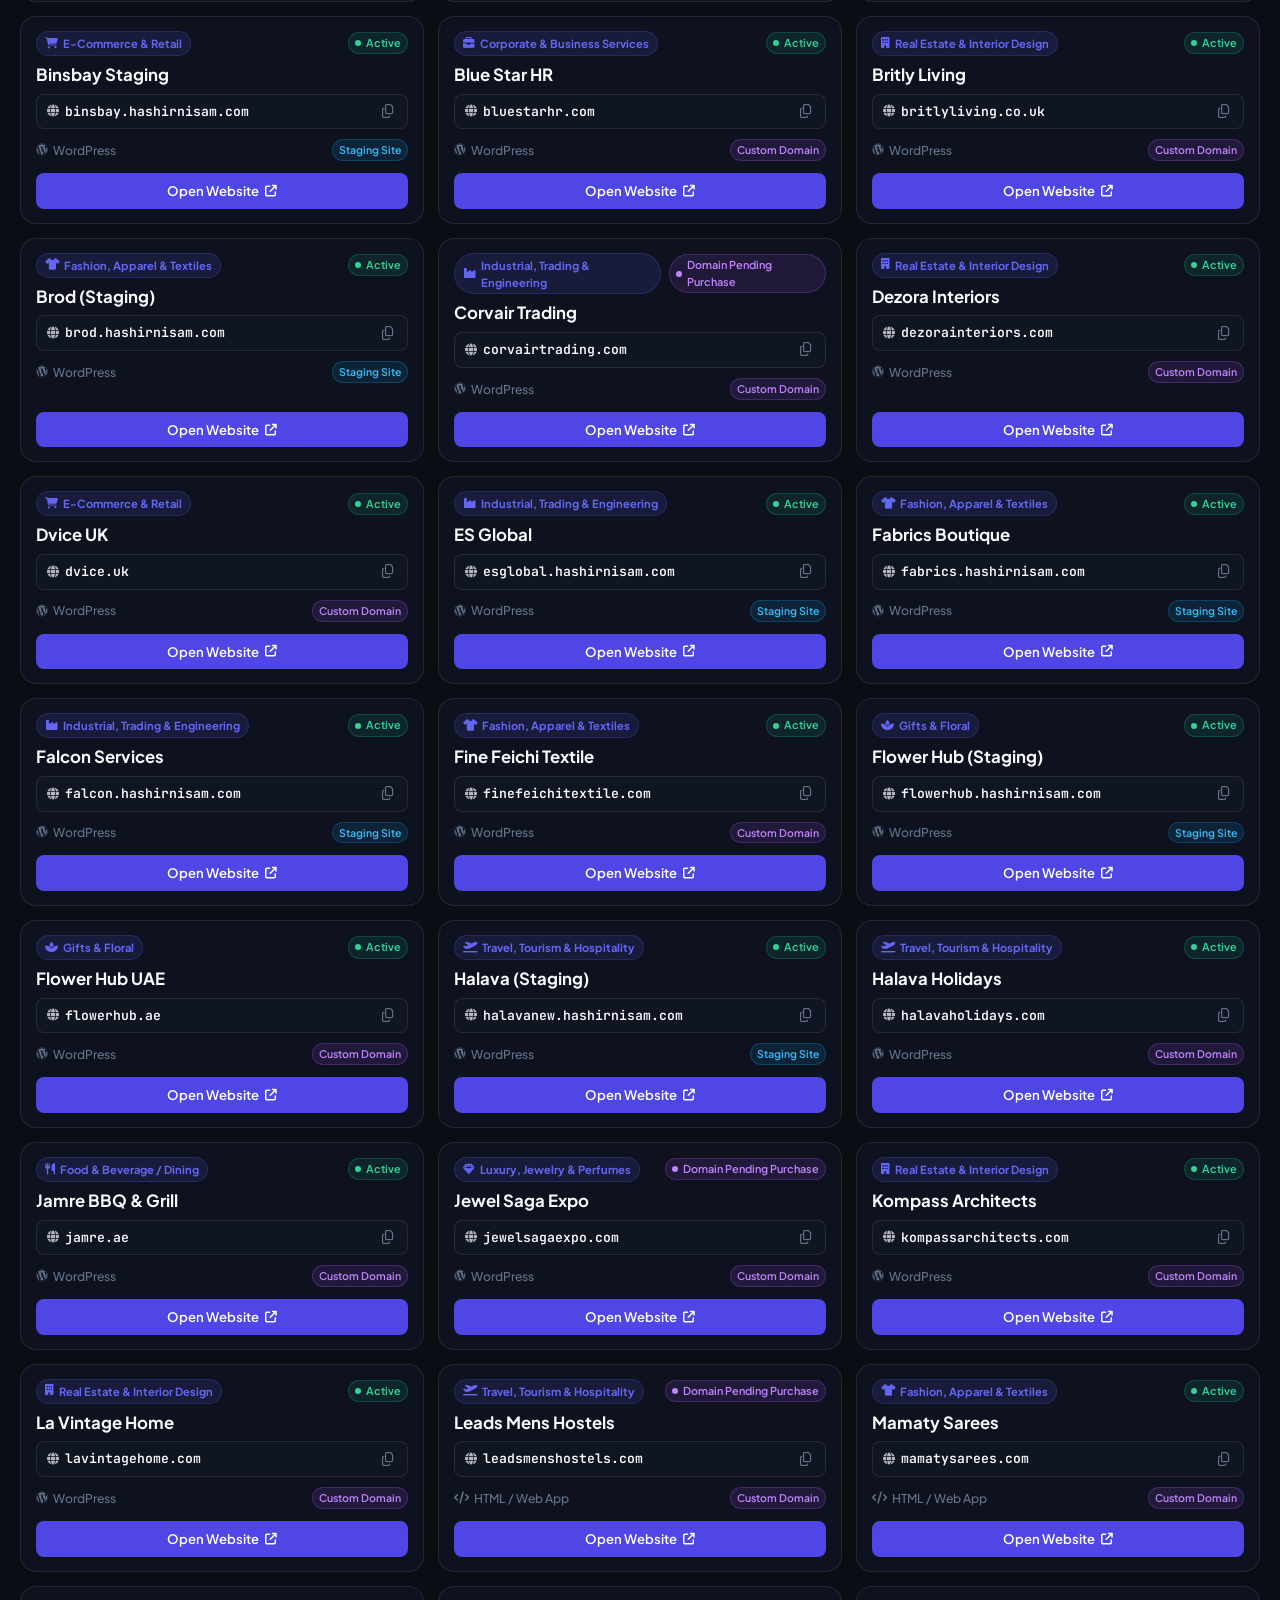
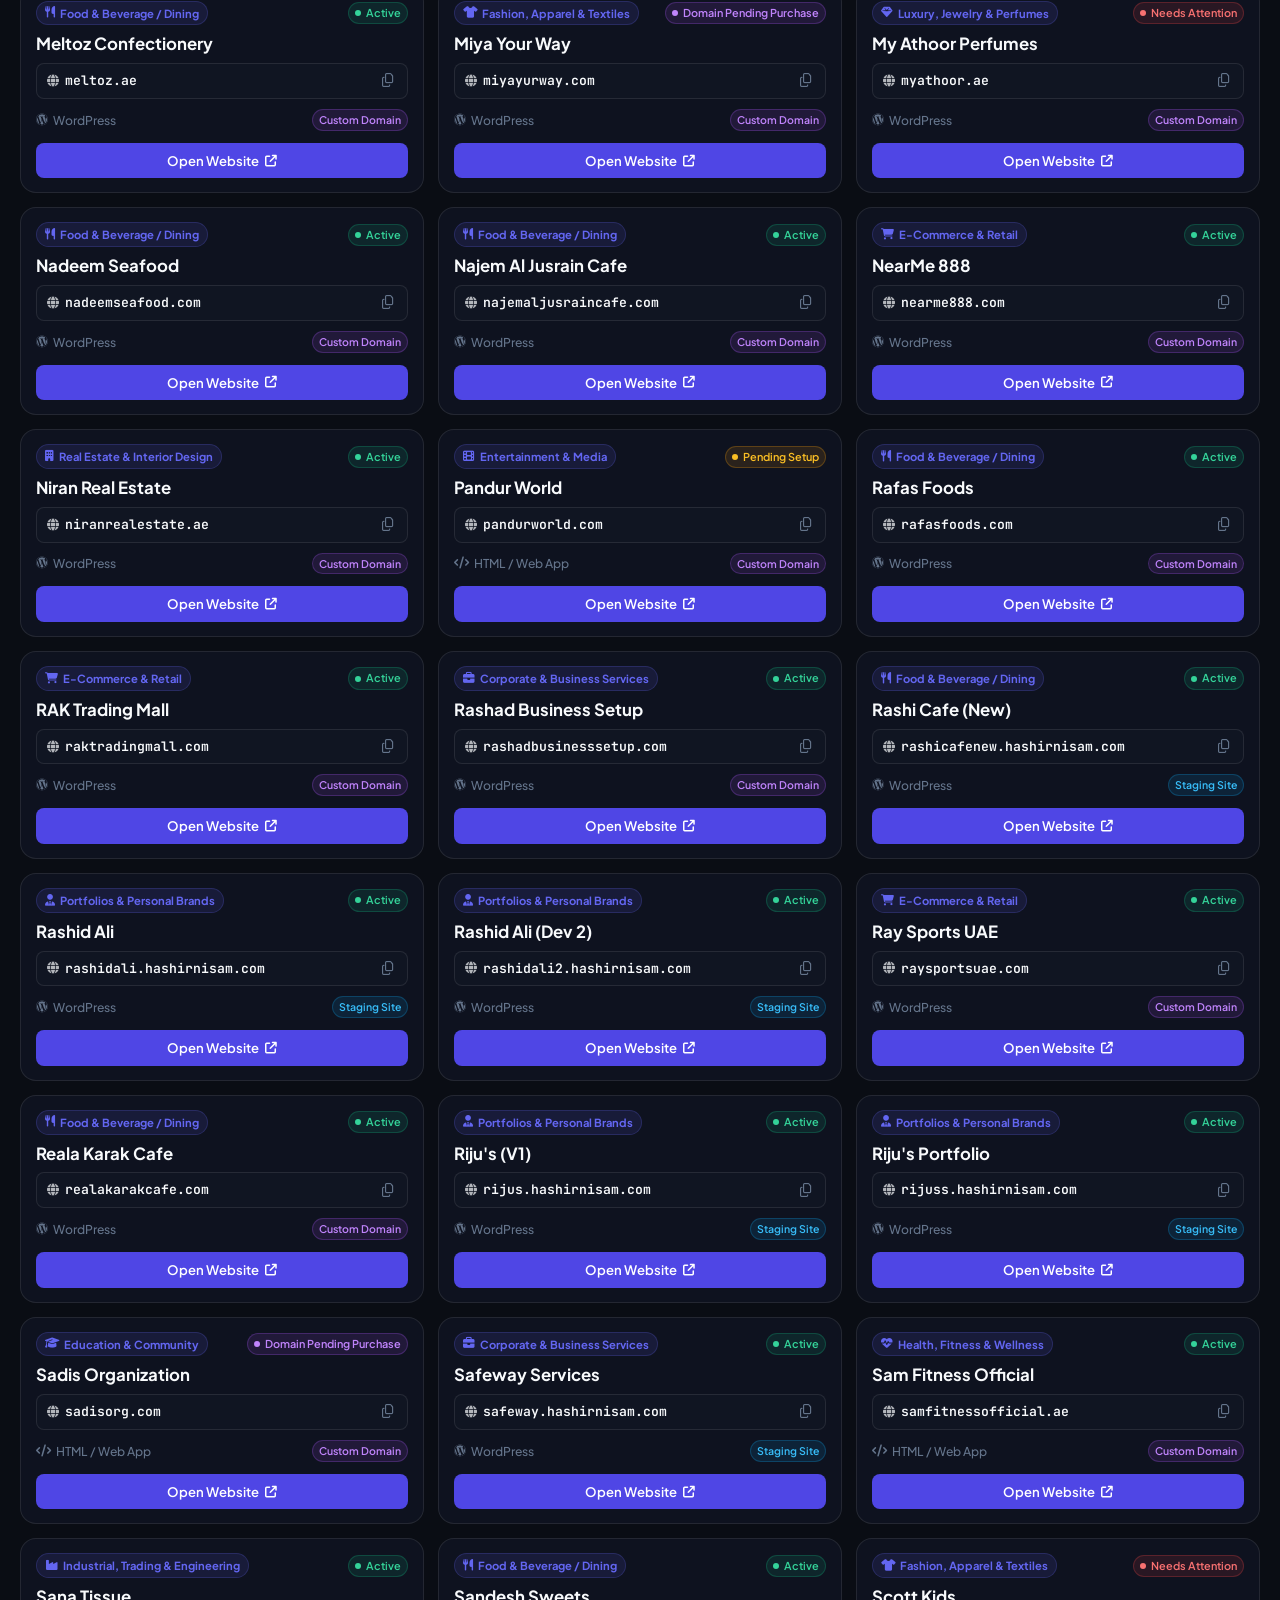
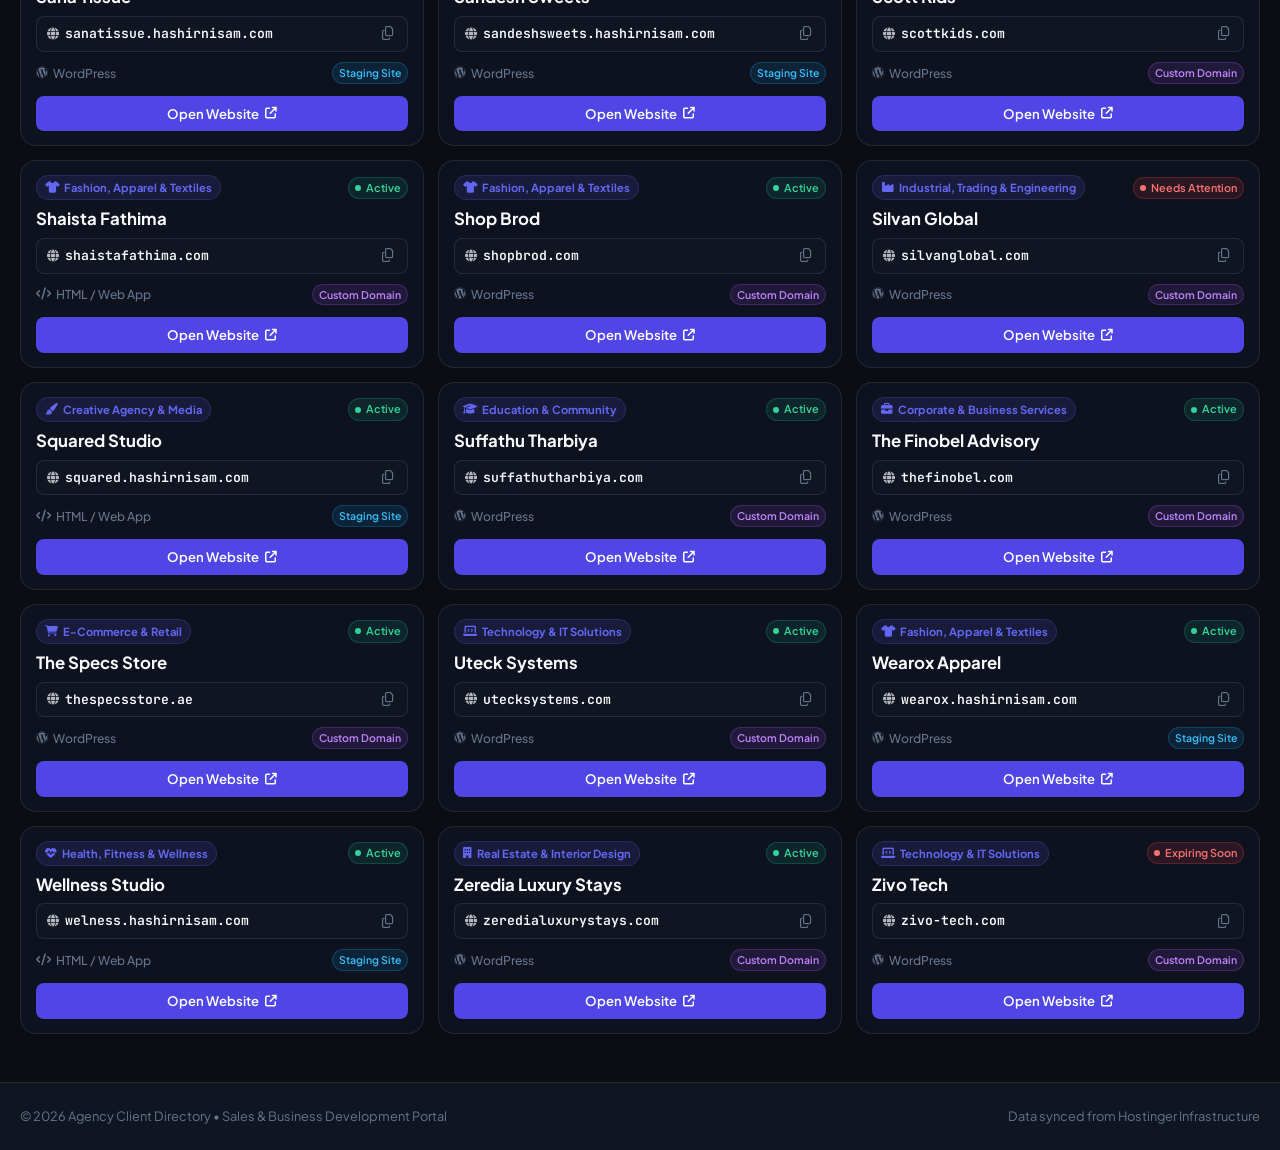
==== commit 3ba45d5a: "feat(ui): streamline sales directory UX with compact KPI ribbon, segmented domain tabs, and category" ====
--- a/index.html
+++ b/index.html
@@ -3,44 +3,44 @@
 <head>
   <meta charset="UTF-8">
   <meta name="viewport" content="width=device-width, initial-scale=1.0">
-  <meta name="description" content="Official Client Directory & Domain Portal for Sales Team - Search, filter, and explore client websites by industry category.">
-  <title>Agency Client Directory &amp; Domain Portal | Sales Hub</title>
+  <meta name="description" content="Sales Team Client Directory & Live Website Portal. Search, filter, and access all agency client websites by business category.">
+  <title>Sales Hub &bull; Agency Client Websites Directory</title>
   
-  <!-- Modern Typography: Plus Jakarta Sans & JetBrains Mono -->
+  <!-- Modern Fonts -->
   <link rel="preconnect" href="https://fonts.googleapis.com">
   <link rel="preconnect" href="https://fonts.gstatic.com" crossorigin>
   <link href="https://fonts.googleapis.com/css2?family=JetBrains+Mono:wght@400;500;600&family=Plus+Jakarta+Sans:wght@400;500;600;700;800&display=swap" rel="stylesheet">
   
-  <!-- FontAwesome Icons for Visual Polish -->
+  <!-- FontAwesome Icons -->
   <link rel="stylesheet" href="https://cdnjs.cloudflare.com/ajax/libs/font-awesome/6.5.1/css/all.min.css" integrity="sha512-DTOQO9RWCH3ppGqcWaEA1BIZOC6xxalwEsw9c2QQeAIftl+Vegovlnee1c9QX4TctnWMn13TZye+giMm8e2LwA==" crossorigin="anonymous" referrerpolicy="no-referrer" />
   
-  <!-- Stylesheet -->
+  <!-- Custom Stylesheet -->
   <link rel="stylesheet" href="css/style.css">
 </head>
 <body>
 
-  <!-- Sticky Top Header -->
+  <!-- Top Sticky Navigation Header -->
   <header class="site-header" id="siteHeader">
     <div class="container">
       <div class="header-inner">
         <div class="brand-group">
           <div class="brand-icon" aria-hidden="true">
-            <i class="fas fa-network-wired"></i>
+            <i class="fas fa-layer-group"></i>
           </div>
           <div>
             <h1 class="brand-title">
-              Client Directory <span class="brand-badge">Sales Portal</span>
+              Client Directory <span class="brand-badge">Sales Hub</span>
             </h1>
-            <p class="brand-subtitle">Agency Website Clients &amp; Live Domains Database</p>
+            <p class="brand-subtitle">Agency website clients, business categories &amp; live domains</p>
           </div>
         </div>
 
         <div class="header-actions">
-          <button type="button" class="btn btn-export" id="exportCsvBtn" title="Export client directory to CSV file">
-            <i class="fas fa-file-csv"></i>
+          <button type="button" class="btn btn-export" id="exportCsvBtn" title="Download Excel-compatible CSV of clients">
+            <i class="fas fa-download"></i>
             <span>Export CSV</span>
           </button>
-          <button type="button" class="btn theme-toggle-btn" id="themeToggleBtn" aria-label="Toggle dark/light theme" title="Toggle theme">
+          <button type="button" class="btn theme-toggle-btn" id="themeToggleBtn" aria-label="Toggle dark and light theme" title="Toggle theme">
             <i class="fas fa-sun"></i>
           </button>
         </div>
@@ -49,184 +49,173 @@
   </header>
 
   <main class="container">
-    <!-- Hero / KPI Overview -->
-    <section class="hero-section" id="heroSection" aria-label="Sales Overview Statistics">
-      <div class="hero-content">
-        <h2 class="hero-title">Explore Clients by Business Category</h2>
-        <p class="hero-desc">
-          Browse verified client websites, access live domains directly, and filter by industry, platform, and hosting status to support client outreach and sales discovery.
-        </p>
-      </div>
-
-      <!-- KPI Summary Cards -->
-      <div class="stats-grid" id="statsGrid">
-        <div class="stat-card">
-          <div class="stat-icon-wrap" aria-hidden="true">
-            <i class="fas fa-briefcase"></i>
-          </div>
-          <div>
-            <div class="stat-val" id="totalClientsCount">72</div>
-            <div class="stat-label">Total Clients</div>
-          </div>
-        </div>
-
-        <div class="stat-card">
-          <div class="stat-icon-wrap" aria-hidden="true">
-            <i class="fas fa-globe"></i>
-          </div>
-          <div>
-            <div class="stat-val" id="customDomainsCount">50</div>
-            <div class="stat-label">Custom Domains</div>
-          </div>
-        </div>
-
-        <div class="stat-card">
-          <div class="stat-icon-wrap" aria-hidden="true">
-            <i class="fas fa-code-branch"></i>
-          </div>
-          <div>
-            <div class="stat-val" id="subdomainsCount">22</div>
-            <div class="stat-label">Staging Subdomains</div>
-          </div>
-        </div>
-
-        <div class="stat-card">
-          <div class="stat-icon-wrap" aria-hidden="true">
-            <i class="fas fa-tags"></i>
-          </div>
-          <div>
-            <div class="stat-val" id="categoriesCount">15</div>
-            <div class="stat-label">Industry Categories</div>
-          </div>
-        </div>
-
-        <div class="stat-card">
-          <div class="stat-icon-wrap" aria-hidden="true">
-            <i class="fas fa-check-double"></i>
-          </div>
-          <div>
-            <div class="stat-val" id="activeSitesCount">58</div>
-            <div class="stat-label">Active / Live Sites</div>
-          </div>
-        </div>
-      </div>
-    </section>
-
-    <!-- Toolbar: Search, Filters & Category Chips -->
-    <section class="toolbar-section" id="toolbarSection" aria-label="Search and Filter Controls">
-      <!-- Search Row & Secondary Selects -->
-      <div class="search-row">
-        <div class="search-input-wrapper">
+    <!-- Compact KPI Ribbon -->
+    <section class="kpi-strip" id="kpiStrip" aria-label="Directory Overview Statistics">
+      <div class="kpi-item">
+        <div class="kpi-icon"><i class="fas fa-users"></i></div>
+        <div>
+          <div class="kpi-num" id="totalClientsCount">72</div>
+          <div class="kpi-label">Total Clients</div>
+        </div>
+      </div>
+
+      <div class="kpi-item">
+        <div class="kpi-icon"><i class="fas fa-globe"></i></div>
+        <div>
+          <div class="kpi-num" id="customDomainsCount">50</div>
+          <div class="kpi-label">Custom Domains</div>
+        </div>
+      </div>
+
+      <div class="kpi-item">
+        <div class="kpi-icon"><i class="fas fa-code-branch"></i></div>
+        <div>
+          <div class="kpi-num" id="subdomainsCount">22</div>
+          <div class="kpi-label">Staging Subdomains</div>
+        </div>
+      </div>
+
+      <div class="kpi-item">
+        <div class="kpi-icon"><i class="fas fa-tags"></i></div>
+        <div>
+          <div class="kpi-num" id="categoriesCount">15</div>
+          <div class="kpi-label">Industries</div>
+        </div>
+      </div>
+
+      <div class="kpi-item">
+        <div class="kpi-icon"><i class="fas fa-check-circle"></i></div>
+        <div>
+          <div class="kpi-num" id="activeSitesCount">58</div>
+          <div class="kpi-label">Live Websites</div>
+        </div>
+      </div>
+    </section>
+
+    <!-- Control Hub: Search & Quick Tab Filters -->
+    <section class="control-hub" id="controlHub" aria-label="Search and Filter Controls">
+      <!-- Search and Domain Tabs in one row -->
+      <div class="search-and-tabs-row">
+        <div class="search-box-wrap">
           <i class="fas fa-search search-icon" aria-hidden="true"></i>
           <input 
             type="text" 
             id="searchInput" 
-            class="search-input" 
-            placeholder="Search clients by name, domain, category, or keyword..." 
+            class="main-search-input" 
+            placeholder="Search by client name, domain (e.g. .ae, .com), category, or keyword..." 
             autocomplete="off"
             spellcheck="false"
             aria-label="Search clients"
           >
-          <span class="search-shortcut-hint" title="Press / to focus">/</span>
-          <button type="button" class="clear-search-btn" id="clearSearchBtn" aria-label="Clear search input">
+          <span class="search-key-hint" title="Press / to search">/</span>
+          <button type="button" class="clear-search-btn" id="clearSearchBtn" aria-label="Clear search">
             <i class="fas fa-times"></i>
           </button>
         </div>
 
-        <!-- Secondary Filter Dropdowns -->
-        <div class="filter-dropdowns">
-          <div class="filter-select-group">
-            <label for="filterDomainType" class="filter-select-label">Domain:</label>
-            <select id="filterDomainType" class="filter-select" aria-label="Filter by domain type">
-              <option value="all">All Domains</option>
-              <option value="custom">Custom Domains (.com/.ae)</option>
-              <option value="subdomain">Staging Subdomains</option>
-            </select>
-          </div>
-
-          <div class="filter-select-group">
-            <label for="filterPlatform" class="filter-select-label">Platform:</label>
-            <select id="filterPlatform" class="filter-select" aria-label="Filter by website platform">
+        <!-- Segmented Domain Tabs: 1-Click filter -->
+        <div class="domain-tabs" id="domainTabs" role="tablist" aria-label="Filter by domain type">
+          <button type="button" class="domain-tab-btn active" data-type="all">
+            <span>All Domains</span>
+            <span class="tab-badge" id="tabBadgeAll">72</span>
+          </button>
+          <button type="button" class="domain-tab-btn" data-type="custom">
+            <i class="fas fa-globe" style="font-size: 0.75rem;"></i>
+            <span>Custom (.com/.ae)</span>
+            <span class="tab-badge" id="tabBadgeCustom">50</span>
+          </button>
+          <button type="button" class="domain-tab-btn" data-type="subdomain">
+            <i class="fas fa-code-branch" style="font-size: 0.75rem;"></i>
+            <span>Staging Subdomains</span>
+            <span class="tab-badge" id="tabBadgeSub">22</span>
+          </button>
+        </div>
+      </div>
+
+      <!-- Secondary Controls: Platform, Status & Sorting -->
+      <div class="secondary-controls-row">
+        <div class="quick-selects">
+          <div class="control-item">
+            <label for="filterPlatform" class="control-label">Platform:</label>
+            <select id="filterPlatform" class="control-select">
               <option value="all">All Platforms</option>
               <option value="WordPress">WordPress</option>
               <option value="HTML / Web App">Custom HTML / App</option>
             </select>
           </div>
 
-          <div class="filter-select-group">
-            <label for="filterStatus" class="filter-select-label">Status:</label>
-            <select id="filterStatus" class="filter-select" aria-label="Filter by hosting status">
+          <div class="control-item">
+            <label for="filterStatus" class="control-label">Status:</label>
+            <select id="filterStatus" class="control-select">
               <option value="all">All Statuses</option>
               <option value="Active">Active / Live</option>
               <option value="Pending Setup">Pending Setup</option>
-              <option value="Domain Pending Purchase">Domain Purchase Pending</option>
+              <option value="Domain Pending Purchase">Purchase Pending</option>
               <option value="Needs Attention">Needs Attention</option>
             </select>
           </div>
-
-          <div class="filter-select-group">
-            <label for="sortBySelect" class="filter-select-label">Sort:</label>
-            <select id="sortBySelect" class="filter-select" aria-label="Sort client list">
-              <option value="name-asc">Name (A &rarr; Z)</option>
-              <option value="name-desc">Name (Z &rarr; A)</option>
-              <option value="category-asc">Category (A &rarr; Z)</option>
-              <option value="domain-asc">Domain (A &rarr; Z)</option>
-              <option value="status-asc">Status</option>
-            </select>
-          </div>
-        </div>
-      </div>
-
-      <!-- Business Category Chips -->
-      <div class="categories-wrapper">
-        <div class="categories-header">
-          <span class="categories-title">Filter by Business Category:</span>
-        </div>
-        <div class="category-chips-list" id="categoryChipsContainer">
-          <!-- Dynamic category chips will be injected here -->
-        </div>
-      </div>
-    </section>
-
-    <!-- Results Header / Controls -->
-    <section class="results-bar" aria-label="Results and Display Controls">
-      <div class="results-count-text" id="resultsCount">
-        Showing <span class="results-count-number">72</span> clients
-        <button type="button" class="reset-all-btn" id="resetAllBtn" style="display: none;">
-          Clear filters
+        </div>
+
+        <div class="control-item">
+          <label for="sortBySelect" class="control-label">Sort By:</label>
+          <select id="sortBySelect" class="control-select">
+            <option value="name-asc">Client Name (A &rarr; Z)</option>
+            <option value="name-desc">Client Name (Z &rarr; A)</option>
+            <option value="category-asc">Category (A &rarr; Z)</option>
+            <option value="domain-asc">Domain (A &rarr; Z)</option>
+            <option value="status-asc">Status</option>
+          </select>
+        </div>
+      </div>
+    </section>
+
+    <!-- Industry Category Filter Chips -->
+    <section class="category-section" aria-label="Filter by Industry Category">
+      <div class="category-bar-header">
+        <span class="category-bar-title">Filter by Business Category:</span>
+      </div>
+      <div class="category-chips-list" id="categoryChipsContainer">
+        <!-- Dynamic category chips with icons injected via JS -->
+      </div>
+    </section>
+
+    <!-- Results Toolbar & View Mode Switcher -->
+    <section class="results-summary-bar" aria-label="Results count and view switcher">
+      <div class="results-count-display" id="resultsCount">
+        Showing <span class="results-count-highlight">72</span> clients
+        <button type="button" class="reset-filters-link" id="resetAllBtn" style="display: none;">
+          Reset filters
         </button>
       </div>
 
-      <!-- View Switcher -->
-      <div class="view-controls">
-        <button type="button" class="view-btn active" id="gridViewBtn" title="Grid Card View" aria-label="Grid view">
+      <div class="view-mode-toggle">
+        <button type="button" class="view-btn active" id="gridViewBtn" title="Grid View" aria-label="Switch to grid view">
           <i class="fas fa-th-large"></i>
         </button>
-        <button type="button" class="view-btn" id="tableViewBtn" title="Dense Table View" aria-label="Table view">
+        <button type="button" class="view-btn" id="tableViewBtn" title="Table View" aria-label="Switch to table view">
           <i class="fas fa-list"></i>
         </button>
       </div>
     </section>
 
-    <!-- Main Results Views -->
-    <!-- 1. Grid Cards View -->
-    <section class="clients-grid" id="gridContainer" aria-label="Client Cards Grid">
+    <!-- View 1: Card Grid View -->
+    <section class="clients-grid" id="gridContainer" aria-label="Clients grid">
       <!-- Injected via JavaScript -->
     </section>
 
-    <!-- 2. Dense Table View -->
-    <div class="clients-table-wrapper" id="tableContainer" style="display: none;">
-      <table class="clients-table" aria-label="Client Directory Table">
+    <!-- View 2: Dense Table View -->
+    <div class="table-wrapper" id="tableContainer" style="display: none;">
+      <table class="clients-table" aria-label="Clients directory table">
         <thead>
           <tr>
-            <th style="width: 50px;">#</th>
+            <th style="width: 48px;">#</th>
             <th>Client Name</th>
-            <th>Domain &amp; Link</th>
+            <th>Website Domain</th>
             <th>Business Category</th>
             <th>Domain Type</th>
             <th>Platform</th>
             <th>Status</th>
-            <th style="text-align: right;">Quick Actions</th>
+            <th style="text-align: right; width: 140px;">Action</th>
           </tr>
         </thead>
         <tbody id="tableBody">
@@ -238,15 +227,15 @@
     <!-- Empty State -->
     <div class="empty-state" id="emptyState" style="display: none;">
       <div class="empty-icon" aria-hidden="true">
-        <i class="fas fa-search-minus"></i>
-      </div>
-      <h3 class="empty-title">No Clients Found</h3>
+        <i class="fas fa-search"></i>
+      </div>
+      <h3 class="empty-title">No Matching Clients Found</h3>
       <p class="empty-desc">
-        We couldn't find any clients matching your selected filters or search query. Try broadening your keywords or reset all filters.
+        Try typing a different keyword or click the reset button below to view all 72 clients.
       </p>
       <button type="button" class="btn btn-primary" id="resetEmptyBtn">
         <i class="fas fa-undo"></i>
-        <span>Reset All Filters</span>
+        <span>Show All Clients</span>
       </button>
     </div>
   </main>
@@ -257,8 +246,8 @@
   <!-- Footer -->
   <footer class="site-footer">
     <div class="container footer-inner">
-      <p>&copy; 2026 Agency Client Directory &bull; Sales &amp; Business Development Hub</p>
-      <p>Data synced from Hostinger Cloud Infrastructure</p>
+      <p>&copy; 2026 Agency Client Directory &bull; Sales &amp; Business Development Portal</p>
+      <p>Data synced from Hostinger Infrastructure</p>
     </div>
   </footer>
 
--- a/css/style.css
+++ b/css/style.css
@@ -1,30 +1,33 @@
 /* ==========================================================================
-   Sales Team Client Directory - Modern Design System
+   Sales Team Client Directory - Modern, Simple & Intuitive Design System
    ========================================================================== */
 
 :root {
-  /* Color Palette */
-  --bg-primary: #0b0f19;
-  --bg-secondary: #111827;
-  --bg-card: rgba(17, 24, 39, 0.75);
-  --bg-card-hover: rgba(31, 41, 55, 0.85);
-  --bg-surface: #1f2937;
+  /* Color Palette - Refined Slate Theme */
+  --bg-primary: #0a0d14;
+  --bg-secondary: #101522;
+  --bg-card: rgba(16, 21, 34, 0.85);
+  --bg-card-hover: rgba(24, 31, 50, 0.95);
+  --bg-surface: #192033;
+  --bg-surface-hover: #222c44;
   --bg-surface-subtle: rgba(255, 255, 255, 0.03);
   
-  --border-color: rgba(255, 255, 255, 0.08);
-  --border-glow: rgba(99, 102, 241, 0.3);
-  --border-accent: rgba(99, 102, 241, 0.5);
-
-  --text-primary: #f9fafb;
-  --text-secondary: #9ca3af;
-  --text-muted: #6b7280;
-  --text-inverse: #0b0f19;
-
-  /* Accent Colors */
-  --brand-primary: #6366f1;
-  --brand-primary-light: #818cf8;
-  --brand-gradient: linear-gradient(135deg, #6366f1 0%, #8b5cf6 50%, #ec4899 100%);
-  --brand-glow: 0 0 25px rgba(99, 102, 241, 0.35);
+  --border-color: rgba(255, 255, 255, 0.09);
+  --border-subtle: rgba(255, 255, 255, 0.05);
+  --border-focus: #6366f1;
+  --border-glow: rgba(99, 102, 241, 0.35);
+
+  --text-primary: #f8fafc;
+  --text-secondary: #94a3b8;
+  --text-muted: #64748b;
+  --text-inverse: #0a0d14;
+
+  /* Brand Accents */
+  --brand-primary: #4f46e5;
+  --brand-primary-light: #6366f1;
+  --brand-primary-hover: #4338ca;
+  --brand-gradient: linear-gradient(135deg, #4f46e5 0%, #7c3aed 50%, #db2777 100%);
+  --brand-glow: 0 0 20px rgba(99, 102, 241, 0.35);
 
   /* Status Colors */
   --status-active-bg: rgba(16, 185, 129, 0.12);
@@ -47,40 +50,43 @@
   --font-main: 'Plus Jakarta Sans', system-ui, -apple-system, sans-serif;
   --font-mono: 'JetBrains Mono', 'Fira Code', monospace;
 
-  /* Elevations & Radii */
+  /* Radii & Shadows */
+  --radius-xs: 6px;
   --radius-sm: 8px;
   --radius-md: 12px;
-  --radius-lg: 18px;
+  --radius-lg: 16px;
   --radius-full: 9999px;
 
-  --shadow-sm: 0 1px 2px rgba(0, 0, 0, 0.4);
-  --shadow-md: 0 4px 12px rgba(0, 0, 0, 0.5);
-  --shadow-lg: 0 10px 30px -5px rgba(0, 0, 0, 0.6);
-  --shadow-card: 0 4px 20px -2px rgba(0, 0, 0, 0.4);
-
-  --transition-fast: 0.18s ease;
-  --transition-normal: 0.26s cubic-bezier(0.16, 1, 0.3, 1);
+  --shadow-sm: 0 1px 2px rgba(0, 0, 0, 0.3);
+  --shadow-md: 0 4px 12px rgba(0, 0, 0, 0.4);
+  --shadow-lg: 0 12px 28px rgba(0, 0, 0, 0.5);
+  --shadow-card: 0 4px 16px -2px rgba(0, 0, 0, 0.35);
+
+  --transition-fast: 0.15s ease;
+  --transition-normal: 0.22s cubic-bezier(0.16, 1, 0.3, 1);
 }
 
 /* Light Theme Variables */
 [data-theme="light"] {
-  --bg-primary: #f3f4f6;
+  --bg-primary: #f8fafc;
   --bg-secondary: #ffffff;
-  --bg-card: rgba(255, 255, 255, 0.88);
-  --bg-card-hover: #ffffff;
-  --bg-surface: #e5e7eb;
-  --bg-surface-subtle: rgba(0, 0, 0, 0.03);
-
-  --border-color: rgba(0, 0, 0, 0.08);
-  --border-glow: rgba(99, 102, 241, 0.25);
-  --border-accent: rgba(99, 102, 241, 0.4);
-
-  --text-primary: #111827;
-  --text-secondary: #4b5563;
-  --text-muted: #6b7280;
+  --bg-card: #ffffff;
+  --bg-card-hover: #f1f5f9;
+  --bg-surface: #e2e8f0;
+  --bg-surface-hover: #cbd5e1;
+  --bg-surface-subtle: rgba(0, 0, 0, 0.02);
+
+  --border-color: rgba(0, 0, 0, 0.1);
+  --border-subtle: rgba(0, 0, 0, 0.05);
+  --border-focus: #4f46e5;
+  --border-glow: rgba(79, 70, 229, 0.2);
+
+  --text-primary: #0f172a;
+  --text-secondary: #475569;
+  --text-muted: #64748b;
   --text-inverse: #ffffff;
 
-  --shadow-card: 0 4px 20px -2px rgba(0, 0, 0, 0.08);
+  --shadow-card: 0 2px 10px rgba(0, 0, 0, 0.06);
 }
 
 /* Reset & Baseline */
@@ -92,7 +98,6 @@
 
 html {
   scroll-behavior: smooth;
-  color-scheme: dark;
 }
 
 body {
@@ -102,97 +107,72 @@
   min-height: 100vh;
   line-height: 1.5;
   -webkit-font-smoothing: antialiased;
-  position: relative;
-  overflow-x: hidden;
-}
-
-/* Ambient Background Light Gradients */
-body::before {
-  content: '';
-  position: fixed;
-  top: -150px;
-  left: 15%;
-  width: 650px;
-  height: 500px;
-  background: radial-gradient(circle, rgba(99, 102, 241, 0.12) 0%, rgba(99, 102, 241, 0) 70%);
-  filter: blur(80px);
-  pointer-events: none;
-  z-index: 0;
-}
-
-body::after {
-  content: '';
-  position: fixed;
-  bottom: -150px;
-  right: 10%;
-  width: 600px;
-  height: 500px;
-  background: radial-gradient(circle, rgba(236, 72, 153, 0.08) 0%, rgba(236, 72, 153, 0) 70%);
-  filter: blur(90px);
-  pointer-events: none;
-  z-index: 0;
 }
 
 .container {
-  max-width: 1400px;
+  max-width: 1380px;
   margin: 0 auto;
-  padding: 0 24px;
-  position: relative;
-  z-index: 1;
-}
-
-/* Header & Top Bar */
+  padding: 0 20px;
+}
+
+/* Sticky Header */
 .site-header {
   border-bottom: 1px solid var(--border-color);
-  background: rgba(11, 15, 25, 0.8);
+  background: rgba(10, 13, 20, 0.88);
   backdrop-filter: blur(16px);
   -webkit-backdrop-filter: blur(16px);
   position: sticky;
   top: 0;
   z-index: 50;
-  padding: 16px 0;
+  padding: 12px 0;
+  transition: background var(--transition-fast);
+}
+
+[data-theme="light"] .site-header {
+  background: rgba(255, 255, 255, 0.9);
 }
 
 .header-inner {
   display: flex;
   align-items: center;
   justify-content: space-between;
-  gap: 20px;
+  gap: 16px;
 }
 
 .brand-group {
   display: flex;
   align-items: center;
-  gap: 14px;
+  gap: 12px;
 }
 
 .brand-icon {
-  width: 44px;
-  height: 44px;
+  width: 40px;
+  height: 40px;
   border-radius: var(--radius-md);
   background: var(--brand-gradient);
   display: flex;
   align-items: center;
   justify-content: center;
   color: #ffffff;
-  font-size: 22px;
+  font-size: 18px;
   box-shadow: var(--brand-glow);
   flex-shrink: 0;
 }
 
 .brand-title {
-  font-size: 1.25rem;
+  font-size: 1.18rem;
+  font-weight: 800;
+  letter-spacing: -0.02em;
+  display: flex;
+  align-items: center;
+  gap: 8px;
+  color: var(--text-primary);
+}
+
+.brand-badge {
+  font-size: 0.68rem;
   font-weight: 700;
-  letter-spacing: -0.02em;
-  display: flex;
-  align-items: center;
-  gap: 8px;
-}
-
-.brand-badge {
-  font-size: 0.7rem;
-  font-weight: 600;
-  padding: 2px 8px;
+  padding: 2px 7px;
   border-radius: var(--radius-full);
   background: rgba(99, 102, 241, 0.15);
   color: var(--brand-primary-light);
@@ -202,24 +182,24 @@
 }
 
 .brand-subtitle {
-  font-size: 0.82rem;
+  font-size: 0.8rem;
   color: var(--text-secondary);
 }
 
 .header-actions {
   display: flex;
   align-items: center;
-  gap: 12px;
+  gap: 10px;
 }
 
 .btn {
   display: inline-flex;
   align-items: center;
-  gap: 8px;
+  gap: 7px;
   font-family: inherit;
-  font-size: 0.875rem;
+  font-size: 0.84rem;
   font-weight: 600;
-  padding: 9px 16px;
+  padding: 8px 14px;
   border-radius: var(--radius-sm);
   border: 1px solid var(--border-color);
   background: var(--bg-surface);
@@ -231,151 +211,119 @@
 }
 
 .btn:hover {
-  border-color: var(--border-accent);
-  background: var(--bg-card-hover);
-  transform: translateY(-1px);
+  border-color: var(--border-focus);
+  background: var(--bg-surface-hover);
 }
 
 .btn-primary {
   background: var(--brand-primary);
   border-color: var(--brand-primary-light);
   color: #ffffff;
-  box-shadow: 0 4px 14px rgba(99, 102, 241, 0.35);
 }
 
 .btn-primary:hover {
-  background: #4f46e5;
-  box-shadow: 0 6px 20px rgba(99, 102, 241, 0.45);
+  background: var(--brand-primary-hover);
+  box-shadow: 0 4px 12px rgba(79, 70, 229, 0.35);
 }
 
 .theme-toggle-btn {
-  width: 40px;
-  height: 40px;
+  width: 36px;
+  height: 36px;
   padding: 0;
   justify-content: center;
   border-radius: var(--radius-full);
 }
 
-/* Hero & KPI Stat Bar */
-.hero-section {
-  padding: 32px 0 24px;
-}
-
-.hero-content {
-  margin-bottom: 24px;
-}
-
-.hero-title {
-  font-size: 2rem;
-  font-weight: 800;
-  letter-spacing: -0.03em;
-  margin-bottom: 8px;
-  background: linear-gradient(135deg, #ffffff 30%, #cbd5e1 100%);
-  -webkit-background-clip: text;
-  -webkit-text-fill-color: transparent;
-}
-
-.hero-desc {
-  font-size: 1rem;
-  color: var(--text-secondary);
-  max-width: 720px;
-}
-
-.stats-grid {
+/* Compact KPI Bar */
+.kpi-strip {
   display: grid;
-  grid-template-columns: repeat(auto-fit, minmax(200px, 1fr));
-  gap: 16px;
-  margin-bottom: 28px;
-}
-
-.stat-card {
+  grid-template-columns: repeat(5, 1fr);
+  gap: 10px;
+  margin: 12px 0 12px;
+}
+
+.kpi-item {
   background: var(--bg-card);
-  backdrop-filter: blur(12px);
-  -webkit-backdrop-filter: blur(12px);
   border: 1px solid var(--border-color);
   border-radius: var(--radius-md);
-  padding: 16px 20px;
-  display: flex;
-  align-items: center;
-  gap: 16px;
-  transition: all var(--transition-normal);
-}
-
-.stat-card:hover {
+  padding: 8px 12px;
+  display: flex;
+  align-items: center;
+  gap: 10px;
+  transition: border-color var(--transition-fast);
+}
+
+.kpi-item:hover {
   border-color: var(--border-glow);
-  transform: translateY(-2px);
-  box-shadow: var(--shadow-card);
-}
-
-.stat-icon-wrap {
-  width: 44px;
-  height: 44px;
+}
+
+.kpi-icon {
+  width: 32px;
+  height: 32px;
   border-radius: var(--radius-sm);
-  display: flex;
-  align-items: center;
-  justify-content: center;
-  font-size: 20px;
   background: var(--bg-surface);
   color: var(--brand-primary-light);
+  display: flex;
+  align-items: center;
+  justify-content: center;
+  font-size: 14px;
   flex-shrink: 0;
 }
 
-.stat-val {
-  font-size: 1.65rem;
+.kpi-num {
+  font-size: 1.25rem;
   font-weight: 800;
-  letter-spacing: -0.02em;
-  line-height: 1.1;
-  color: var(--text-primary);
-}
-
-.stat-label {
-  font-size: 0.8rem;
-  color: var(--text-secondary);
-  font-weight: 500;
+  line-height: 1;
+  color: var(--text-primary);
+}
+
+.kpi-label {
+  font-size: 0.7rem;
+  color: var(--text-muted);
+  font-weight: 600;
+  text-transform: uppercase;
+  letter-spacing: 0.03em;
   margin-top: 2px;
 }
 
-/* Search & Filter Toolbar */
-.toolbar-section {
+/* Main Control Hub: Search & Quick Filters */
+.control-hub {
   background: var(--bg-card);
-  backdrop-filter: blur(16px);
-  -webkit-backdrop-filter: blur(16px);
   border: 1px solid var(--border-color);
   border-radius: var(--radius-lg);
-  padding: 20px;
-  margin-bottom: 24px;
+  padding: 12px 14px;
+  margin-bottom: 12px;
   box-shadow: var(--shadow-card);
 }
 
-.search-row {
-  display: flex;
-  gap: 16px;
-  align-items: center;
-  margin-bottom: 18px;
+.search-and-tabs-row {
+  display: flex;
+  align-items: center;
+  gap: 14px;
   flex-wrap: wrap;
 }
 
-.search-input-wrapper {
+.search-box-wrap {
   position: relative;
   flex: 1;
   min-width: 280px;
 }
 
-.search-icon {
+.search-box-wrap .search-icon {
   position: absolute;
-  left: 16px;
+  left: 14px;
   top: 50%;
   transform: translateY(-50%);
   color: var(--text-muted);
-  font-size: 16px;
+  font-size: 15px;
   pointer-events: none;
 }
 
-.search-input {
+.main-search-input {
   width: 100%;
-  padding: 12px 42px 12px 44px;
+  padding: 11px 40px 11px 40px;
   font-family: inherit;
-  font-size: 0.95rem;
+  font-size: 0.92rem;
   color: var(--text-primary);
   background: var(--bg-secondary);
   border: 1px solid var(--border-color);
@@ -384,18 +332,18 @@
   transition: all var(--transition-fast);
 }
 
-.search-input:focus {
+.main-search-input:focus {
   border-color: var(--brand-primary);
   box-shadow: 0 0 0 3px rgba(99, 102, 241, 0.2);
   background: var(--bg-primary);
 }
 
-.search-shortcut-hint {
+.search-key-hint {
   position: absolute;
-  right: 14px;
+  right: 12px;
   top: 50%;
   transform: translateY(-50%);
-  font-size: 0.72rem;
+  font-size: 0.7rem;
   font-family: var(--font-mono);
   background: var(--bg-surface);
   border: 1px solid var(--border-color);
@@ -407,7 +355,7 @@
 
 .clear-search-btn {
   position: absolute;
-  right: 14px;
+  right: 12px;
   top: 50%;
   transform: translateY(-50%);
   background: none;
@@ -415,7 +363,7 @@
   color: var(--text-muted);
   cursor: pointer;
   padding: 4px;
-  font-size: 16px;
+  font-size: 15px;
   display: none;
 }
 
@@ -423,87 +371,143 @@
   color: var(--text-primary);
 }
 
-/* Secondary Filter Selects */
-.filter-dropdowns {
-  display: flex;
+/* Domain Segmented Tab Selector (One-Click) */
+.domain-tabs {
+  display: inline-flex;
+  background: var(--bg-secondary);
+  border: 1px solid var(--border-color);
+  border-radius: var(--radius-md);
+  padding: 3px;
+  gap: 3px;
+}
+
+.domain-tab-btn {
+  border: none;
+  background: transparent;
+  color: var(--text-secondary);
+  font-family: inherit;
+  font-size: 0.8rem;
+  font-weight: 600;
+  padding: 7px 13px;
+  border-radius: var(--radius-sm);
+  cursor: pointer;
+  transition: all var(--transition-fast);
+  display: inline-flex;
+  align-items: center;
+  gap: 6px;
+  white-space: nowrap;
+}
+
+.domain-tab-btn:hover {
+  color: var(--text-primary);
+}
+
+.domain-tab-btn.active {
+  background: var(--brand-primary);
+  color: #ffffff;
+  box-shadow: 0 2px 8px rgba(79, 70, 229, 0.3);
+}
+
+.tab-badge {
+  font-size: 0.7rem;
+  padding: 1px 6px;
+  border-radius: var(--radius-full);
+  background: rgba(255, 255, 255, 0.15);
+}
+
+.domain-tab-btn.active .tab-badge {
+  background: rgba(0, 0, 0, 0.25);
+}
+
+/* Secondary Controls Row (Sort, Platform, Status) */
+.secondary-controls-row {
+  display: flex;
+  align-items: center;
+  justify-content: space-between;
+  margin-top: 14px;
+  padding-top: 12px;
+  border-top: 1px solid var(--border-subtle);
   gap: 12px;
-  align-items: center;
   flex-wrap: wrap;
 }
 
-.filter-select-group {
+.quick-selects {
+  display: flex;
+  align-items: center;
+  gap: 10px;
+  flex-wrap: wrap;
+}
+
+.control-item {
   display: flex;
   align-items: center;
   gap: 6px;
   background: var(--bg-secondary);
   border: 1px solid var(--border-color);
-  border-radius: var(--radius-md);
-  padding: 4px 10px;
-}
-
-.filter-select-label {
-  font-size: 0.78rem;
+  border-radius: var(--radius-sm);
+  padding: 3px 8px;
+}
+
+.control-label {
+  font-size: 0.74rem;
+  color: var(--text-muted);
   font-weight: 600;
-  color: var(--text-muted);
   text-transform: uppercase;
-  letter-spacing: 0.04em;
-}
-
-.filter-select {
+}
+
+.control-select {
   background: transparent;
   border: none;
   color: var(--text-primary);
   font-family: inherit;
-  font-size: 0.85rem;
+  font-size: 0.82rem;
   font-weight: 500;
   outline: none;
   cursor: pointer;
-  padding: 6px 4px;
-}
-
-.filter-select option {
+  padding: 4px 2px;
+}
+
+.control-select option {
   background: var(--bg-secondary);
   color: var(--text-primary);
 }
 
-/* Category Filter Chips */
-.categories-wrapper {
-  margin-top: 16px;
-  padding-top: 16px;
-  border-top: 1px solid var(--border-color);
-}
-
-.categories-header {
+/* Category Filter Bar */
+.category-section {
+  margin-bottom: 12px;
+}
+
+.category-bar-header {
   display: flex;
   align-items: center;
   justify-content: space-between;
-  margin-bottom: 12px;
-}
-
-.categories-title {
-  font-size: 0.8rem;
-  font-weight: 600;
+  margin-bottom: 6px;
+}
+
+.category-bar-title {
+  font-size: 0.74rem;
+  font-weight: 700;
   text-transform: uppercase;
   letter-spacing: 0.05em;
-  color: var(--text-secondary);
+  color: var(--text-muted);
 }
 
 .category-chips-list {
   display: flex;
   flex-wrap: wrap;
-  gap: 8px;
+  gap: 6px;
 }
 
 .chip-btn {
   display: inline-flex;
   align-items: center;
-  gap: 8px;
+  gap: 6px;
   font-family: inherit;
-  font-size: 0.82rem;
-  font-weight: 500;
-  padding: 6px 12px;
+  font-size: 0.78rem;
+  font-weight: 600;
+  padding: 5px 10px;
   border-radius: var(--radius-full);
-  background: var(--bg-secondary);
+  background: var(--bg-card);
   color: var(--text-secondary);
   border: 1px solid var(--border-color);
   cursor: pointer;
@@ -513,24 +517,26 @@
 .chip-btn:hover {
   background: var(--bg-surface);
   color: var(--text-primary);
-  border-color: var(--border-accent);
+  border-color: var(--border-focus);
 }
 
 .chip-btn.active {
   background: var(--brand-primary);
   color: #ffffff;
   border-color: var(--brand-primary-light);
-  font-weight: 600;
-  box-shadow: 0 2px 10px rgba(99, 102, 241, 0.3);
+  box-shadow: 0 2px 8px rgba(79, 70, 229, 0.35);
+}
+
+.chip-icon {
+  font-size: 0.76rem;
+  opacity: 0.85;
 }
 
 .chip-count {
-  font-size: 0.72rem;
-  padding: 1px 6px;
+  font-size: 0.66rem;
+  padding: 1px 5px;
   border-radius: var(--radius-full);
   background: rgba(255, 255, 255, 0.1);
-  color: inherit;
-  font-weight: 600;
 }
 
 .chip-btn.active .chip-count {
@@ -538,215 +544,193 @@
   color: #ffffff;
 }
 
-/* Results Header Bar */
-.results-bar {
+/* Results Toolbar (Summary & View Modes) */
+.results-summary-bar {
   display: flex;
   align-items: center;
   justify-content: space-between;
-  gap: 16px;
-  margin-bottom: 18px;
+  margin-bottom: 10px;
+  padding: 0 2px;
+  gap: 12px;
   flex-wrap: wrap;
 }
 
-.results-count-text {
-  font-size: 0.95rem;
-  font-weight: 600;
+.results-count-display {
+  font-size: 0.88rem;
   color: var(--text-secondary);
-}
-
-.results-count-number {
+  font-weight: 500;
+}
+
+.results-count-highlight {
   color: var(--text-primary);
   font-weight: 700;
 }
 
-.active-filters-summary {
-  display: inline-flex;
-  align-items: center;
-  gap: 6px;
-  margin-left: 8px;
-}
-
-.reset-all-btn {
-  font-size: 0.8rem;
+.reset-filters-link {
   color: var(--brand-primary-light);
   background: none;
   border: none;
+  font-size: 0.8rem;
+  font-weight: 600;
   cursor: pointer;
   text-decoration: underline;
-  margin-left: 8px;
-}
-
-.reset-all-btn:hover {
+  margin-left: 10px;
+}
+
+.reset-filters-link:hover {
   color: #ffffff;
 }
 
-.view-controls {
-  display: flex;
-  align-items: center;
-  gap: 8px;
+.view-mode-toggle {
+  display: inline-flex;
+  background: var(--bg-secondary);
+  border: 1px solid var(--border-color);
+  border-radius: var(--radius-sm);
+  padding: 2px;
+  gap: 2px;
 }
 
 .view-btn {
-  width: 38px;
-  height: 38px;
-  display: flex;
+  width: 32px;
+  height: 30px;
+  display: inline-flex;
   align-items: center;
   justify-content: center;
-  background: var(--bg-secondary);
-  border: 1px solid var(--border-color);
-  border-radius: var(--radius-sm);
-  color: var(--text-secondary);
+  background: transparent;
+  border: none;
+  border-radius: 4px;
+  color: var(--text-muted);
   cursor: pointer;
+  font-size: 13px;
   transition: all var(--transition-fast);
 }
 
 .view-btn:hover {
   color: var(--text-primary);
-  background: var(--bg-surface);
 }
 
 .view-btn.active {
   background: var(--brand-primary);
   color: #ffffff;
-  border-color: var(--brand-primary-light);
-}
-
-/* Grid Cards View */
+}
+
+/* Clients Grid Layout */
 .clients-grid {
   display: grid;
-  grid-template-columns: repeat(auto-fill, minmax(320px, 1fr));
-  gap: 20px;
-  margin-bottom: 60px;
-}
-
+  grid-template-columns: repeat(auto-fill, minmax(300px, 1fr));
+  gap: 14px;
+  margin-bottom: 48px;
+}
+
+/* Client Card - High Clarity */
 .client-card {
   background: var(--bg-card);
-  backdrop-filter: blur(14px);
-  -webkit-backdrop-filter: blur(14px);
   border: 1px solid var(--border-color);
   border-radius: var(--radius-lg);
-  padding: 20px;
+  padding: 14px 15px;
   display: flex;
   flex-direction: column;
   transition: all var(--transition-normal);
   position: relative;
-  overflow: hidden;
-}
-
-.client-card::before {
-  content: '';
-  position: absolute;
-  top: 0;
-  left: 0;
-  right: 0;
-  height: 3px;
-  background: var(--brand-gradient);
-  opacity: 0;
-  transition: opacity var(--transition-fast);
 }
 
 .client-card:hover {
   border-color: var(--border-glow);
-  transform: translateY(-4px);
-  box-shadow: var(--shadow-card), 0 0 20px rgba(99, 102, 241, 0.15);
+  transform: translateY(-3px);
+  box-shadow: var(--shadow-card);
   background: var(--bg-card-hover);
 }
 
-.client-card:hover::before {
-  opacity: 1;
-}
-
-.card-top {
-  display: flex;
-  align-items: flex-start;
+.card-header {
+  display: flex;
+  align-items: center;
   justify-content: space-between;
-  gap: 12px;
-  margin-bottom: 12px;
-}
-
-.card-category-badge {
-  font-size: 0.72rem;
-  font-weight: 600;
-  padding: 3px 10px;
+  gap: 8px;
+  margin-bottom: 8px;
+}
+
+.card-category {
+  display: inline-flex;
+  align-items: center;
+  gap: 5px;
+  font-size: 0.7rem;
+  font-weight: 700;
+  padding: 3px 8px;
   border-radius: var(--radius-full);
   background: rgba(99, 102, 241, 0.12);
   color: var(--brand-primary-light);
-  border: 1px solid rgba(99, 102, 241, 0.25);
-  display: inline-block;
-}
-
-.card-badges-row {
-  display: flex;
-  align-items: center;
-  gap: 6px;
-  flex-wrap: wrap;
-}
-
-.type-pill {
-  font-size: 0.68rem;
+  border: 1px solid rgba(99, 102, 241, 0.22);
+}
+
+.card-type-tag {
+  font-size: 0.66rem;
   font-weight: 600;
-  padding: 2px 8px;
+  padding: 2px 6px;
   border-radius: var(--radius-full);
-  display: inline-flex;
-  align-items: center;
-  gap: 4px;
-}
-
-.type-pill.custom {
-  background: rgba(147, 51, 234, 0.14);
+}
+
+.card-type-tag.custom {
+  background: rgba(168, 85, 247, 0.12);
   color: #c084fc;
-  border: 1px solid rgba(147, 51, 234, 0.3);
-}
-
-.type-pill.subdomain {
-  background: rgba(14, 165, 233, 0.14);
+  border: 1px solid rgba(168, 85, 247, 0.25);
+}
+
+.card-type-tag.subdomain {
+  background: rgba(14, 165, 233, 0.12);
   color: #38bdf8;
-  border: 1px solid rgba(14, 165, 233, 0.3);
+  border: 1px solid rgba(14, 165, 233, 0.25);
 }
 
 .card-title {
-  font-size: 1.15rem;
+  font-size: 1.05rem;
   font-weight: 700;
-  letter-spacing: -0.01em;
-  color: var(--text-primary);
-  margin-bottom: 6px;
+  color: var(--text-primary);
+  margin-bottom: 8px;
   line-height: 1.3;
 }
 
+/* Domain Box (Clear, Clickable, Copyable) */
 .card-domain-box {
   background: var(--bg-secondary);
   border: 1px solid var(--border-color);
   border-radius: var(--radius-sm);
-  padding: 8px 12px;
+  padding: 7px 10px;
   display: flex;
   align-items: center;
   justify-content: space-between;
   gap: 8px;
-  margin-bottom: 14px;
+  margin-bottom: 10px;
+  transition: border-color var(--transition-fast);
+}
+
+.card-domain-box:hover {
+  border-color: var(--border-focus);
 }
 
 .card-domain-link {
   font-family: var(--font-mono);
   font-size: 0.82rem;
+  font-weight: 600;
   color: var(--text-primary);
   text-decoration: none;
   white-space: nowrap;
   overflow: hidden;
   text-overflow: ellipsis;
-  font-weight: 500;
+  display: inline-flex;
+  align-items: center;
+  gap: 6px;
 }
 
 .card-domain-link:hover {
   color: var(--brand-primary-light);
-  text-decoration: underline;
-}
-
-.copy-domain-btn {
+}
+
+.copy-icon-btn {
   background: none;
   border: none;
   color: var(--text-muted);
   cursor: pointer;
-  padding: 4px;
+  padding: 3px;
   border-radius: 4px;
   display: flex;
   align-items: center;
@@ -754,47 +738,38 @@
   transition: all var(--transition-fast);
 }
 
-.copy-domain-btn:hover {
+.copy-icon-btn:hover {
   color: var(--text-primary);
   background: var(--bg-surface);
 }
 
-.card-meta-list {
-  display: flex;
-  flex-direction: column;
-  gap: 8px;
-  margin-bottom: 18px;
-  flex: 1;
-}
-
-.card-meta-item {
+/* Card Details Meta */
+.card-meta {
   display: flex;
   align-items: center;
   justify-content: space-between;
-  font-size: 0.8rem;
-}
-
-.meta-key {
-  color: var(--text-muted);
-}
-
-.meta-val {
+  font-size: 0.76rem;
+  margin-bottom: 12px;
+  color: var(--text-secondary);
+}
+
+.platform-pill {
+  display: inline-flex;
+  align-items: center;
+  gap: 5px;
+  color: var(--text-muted);
   font-weight: 500;
-  color: var(--text-secondary);
+}
+
+/* Status Indicators */
+.status-badge {
   display: inline-flex;
   align-items: center;
   gap: 5px;
-}
-
-/* Status Indicators */
-.status-pill {
-  font-size: 0.72rem;
+  font-size: 0.68rem;
   font-weight: 600;
-  padding: 2px 8px;
+  padding: 2px 6px;
   border-radius: var(--radius-full);
-  display: inline-flex;
-  align-items: center;
-  gap: 6px;
 }
 
 .status-dot {
@@ -810,7 +785,6 @@
 }
 .status-active .status-dot {
   background: var(--status-active-text);
-  box-shadow: 0 0 6px var(--status-active-text);
 }
 
 .status-pending {
@@ -820,7 +794,6 @@
 }
 .status-pending .status-dot {
   background: var(--status-pending-text);
-  box-shadow: 0 0 6px var(--status-pending-text);
 }
 
 .status-purchase {
@@ -841,66 +814,37 @@
   background: var(--status-issue-text);
 }
 
-/* Card Actions */
-.card-actions {
-  display: flex;
-  gap: 8px;
-  margin-top: auto;
-}
-
-.visit-btn {
-  flex: 1;
+/* Card Primary Action Button */
+.open-site-btn {
   display: inline-flex;
   align-items: center;
   justify-content: center;
   gap: 6px;
-  padding: 10px 14px;
+  width: 100%;
+  padding: 8px 12px;
   border-radius: var(--radius-sm);
   background: var(--brand-primary);
   color: #ffffff;
-  font-size: 0.85rem;
+  font-size: 0.82rem;
   font-weight: 600;
   text-decoration: none;
   transition: all var(--transition-fast);
-  box-shadow: 0 2px 8px rgba(99, 102, 241, 0.25);
-}
-
-.visit-btn:hover {
-  background: #4f46e5;
-  box-shadow: 0 4px 14px rgba(99, 102, 241, 0.4);
+  margin-top: auto;
+}
+
+.open-site-btn:hover {
+  background: var(--brand-primary-hover);
   transform: translateY(-1px);
 }
 
-.copy-action-btn {
-  padding: 10px 12px;
-  background: var(--bg-surface);
-  border: 1px solid var(--border-color);
-  border-radius: var(--radius-sm);
-  color: var(--text-secondary);
-  cursor: pointer;
-  display: inline-flex;
-  align-items: center;
-  justify-content: center;
-  font-size: 0.85rem;
-  transition: all var(--transition-fast);
-}
-
-.copy-action-btn:hover {
-  color: var(--text-primary);
-  background: var(--bg-card-hover);
-  border-color: var(--border-accent);
-}
-
-/* Table View */
-.clients-table-wrapper {
+/* Dense Table View (Sticky Header, Zebra Rows) */
+.table-wrapper {
   background: var(--bg-card);
-  backdrop-filter: blur(14px);
-  -webkit-backdrop-filter: blur(14px);
   border: 1px solid var(--border-color);
   border-radius: var(--radius-lg);
-  overflow-x: auto;
+  overflow: hidden;
   box-shadow: var(--shadow-card);
-  margin-bottom: 60px;
+  margin-bottom: 48px;
 }
 
 .clients-table {
@@ -909,40 +853,38 @@
   text-align: left;
 }
 
-.clients-table th {
+.clients-table thead th {
+  position: sticky;
+  top: 0;
   background: var(--bg-secondary);
-  color: var(--text-secondary);
-  font-size: 0.76rem;
-  font-weight: 600;
+  color: var(--text-muted);
+  font-size: 0.72rem;
+  font-weight: 700;
   text-transform: uppercase;
   letter-spacing: 0.05em;
-  padding: 14px 18px;
+  padding: 12px 16px;
   border-bottom: 1px solid var(--border-color);
+  z-index: 10;
   white-space: nowrap;
 }
 
-.clients-table td {
-  padding: 14px 18px;
-  border-bottom: 1px solid var(--border-color);
-  font-size: 0.875rem;
-  color: var(--text-primary);
+.clients-table tbody td {
+  padding: 12px 16px;
+  border-bottom: 1px solid var(--border-subtle);
+  font-size: 0.86rem;
   vertical-align: middle;
 }
 
-.clients-table tr:last-child td {
-  border-bottom: none;
-}
-
-.clients-table tr:hover td {
+.clients-table tbody tr:hover td {
   background: var(--bg-surface-subtle);
 }
 
-.table-client-name {
+.table-client-title {
   font-weight: 600;
   color: var(--text-primary);
 }
 
-.table-domain-link {
+.table-domain {
   font-family: var(--font-mono);
   font-size: 0.82rem;
   color: var(--brand-primary-light);
@@ -952,7 +894,7 @@
   gap: 4px;
 }
 
-.table-domain-link:hover {
+.table-domain:hover {
   text-decoration: underline;
 }
 
@@ -962,47 +904,46 @@
   gap: 6px;
 }
 
-.table-btn {
-  padding: 6px 10px;
-  font-size: 0.78rem;
-  border-radius: var(--radius-sm);
+.table-action-btn {
+  padding: 5px 9px;
+  font-size: 0.76rem;
 }
 
 /* Empty State */
 .empty-state {
   text-align: center;
-  padding: 64px 20px;
+  padding: 50px 20px;
   background: var(--bg-card);
   border: 1px solid var(--border-color);
   border-radius: var(--radius-lg);
-  margin: 40px 0;
+  margin: 30px 0;
 }
 
 .empty-icon {
-  font-size: 48px;
-  margin-bottom: 16px;
+  font-size: 40px;
+  margin-bottom: 12px;
   color: var(--text-muted);
 }
 
 .empty-title {
-  font-size: 1.35rem;
+  font-size: 1.25rem;
   font-weight: 700;
   color: var(--text-primary);
-  margin-bottom: 8px;
+  margin-bottom: 6px;
 }
 
 .empty-desc {
-  font-size: 0.95rem;
+  font-size: 0.9rem;
   color: var(--text-secondary);
-  max-width: 480px;
-  margin: 0 auto 20px;
-}
-
-/* Toast Notifications */
+  max-width: 440px;
+  margin: 0 auto 16px;
+}
+
+/* Toast Feedback */
 .toast-container {
   position: fixed;
-  bottom: 24px;
-  right: 24px;
+  bottom: 20px;
+  right: 20px;
   z-index: 1000;
   display: flex;
   flex-direction: column;
@@ -1012,17 +953,17 @@
 
 .toast {
   background: var(--bg-secondary);
-  border: 1px solid var(--border-glow);
-  color: var(--text-primary);
-  padding: 12px 18px;
+  border: 1px solid var(--border-focus);
+  color: var(--text-primary);
+  padding: 10px 16px;
   border-radius: var(--radius-md);
-  font-size: 0.85rem;
+  font-size: 0.84rem;
   font-weight: 500;
-  box-shadow: var(--shadow-lg), 0 0 15px rgba(99, 102, 241, 0.3);
-  display: flex;
-  align-items: center;
-  gap: 10px;
-  transform: translateY(20px);
+  box-shadow: var(--shadow-lg);
+  display: flex;
+  align-items: center;
+  gap: 8px;
+  transform: translateY(16px);
   opacity: 0;
   transition: all var(--transition-normal);
   pointer-events: auto;
@@ -1035,51 +976,58 @@
 
 .toast-icon {
   color: var(--status-active-text);
-  font-size: 16px;
 }
 
 /* Footer */
 .site-footer {
   border-top: 1px solid var(--border-color);
-  padding: 32px 0;
+  padding: 24px 0;
   background: var(--bg-secondary);
   color: var(--text-muted);
-  font-size: 0.85rem;
+  font-size: 0.8rem;
 }
 
 .footer-inner {
   display: flex;
   align-items: center;
   justify-content: space-between;
-  gap: 16px;
+  gap: 12px;
   flex-wrap: wrap;
 }
 
 /* Responsive Breakpoints */
-@media (max-width: 900px) {
-  .hero-title {
-    font-size: 1.65rem;
+@media (max-width: 1024px) {
+  .kpi-strip {
+    grid-template-columns: repeat(3, 1fr);
   }
-  .stats-grid {
+}
+
+@media (max-width: 768px) {
+  .kpi-strip {
     grid-template-columns: repeat(2, 1fr);
-  }
-  .search-row {
-    flex-direction: column;
-    align-items: stretch;
-  }
-}
-
-@media (max-width: 640px) {
-  .stats-grid {
-    grid-template-columns: 1fr;
   }
   .clients-grid {
     grid-template-columns: 1fr;
   }
-  .header-actions .btn-export {
+  .search-and-tabs-row {
+    flex-direction: column;
+    align-items: stretch;
+  }
+  .domain-tabs {
+    width: 100%;
+    justify-content: space-between;
+  }
+  .domain-tab-btn {
+    flex: 1;
+    justify-content: center;
+  }
+  .site-header .btn-export span {
     display: none;
   }
-  .toolbar-section {
-    padding: 14px;
+}
+
+@media (max-width: 480px) {
+  .kpi-strip {
+    grid-template-columns: 1fr;
   }
 }
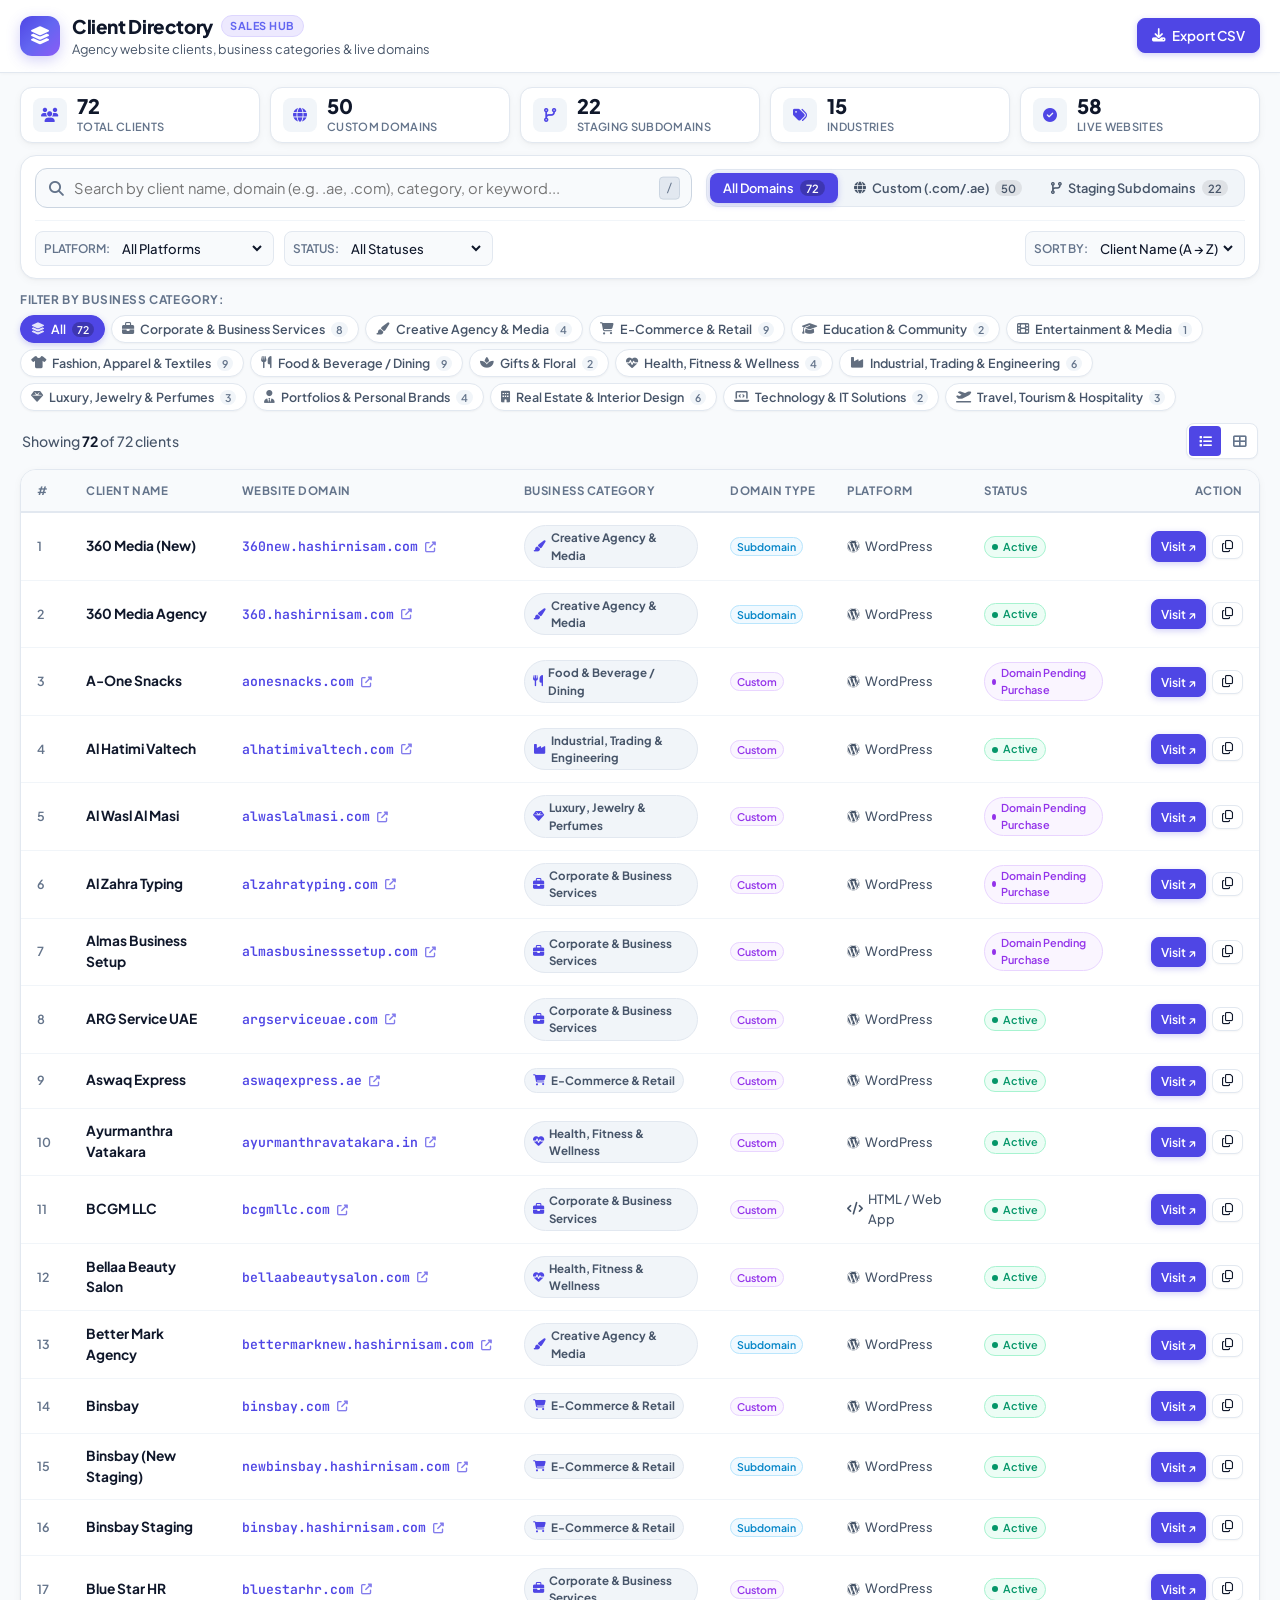
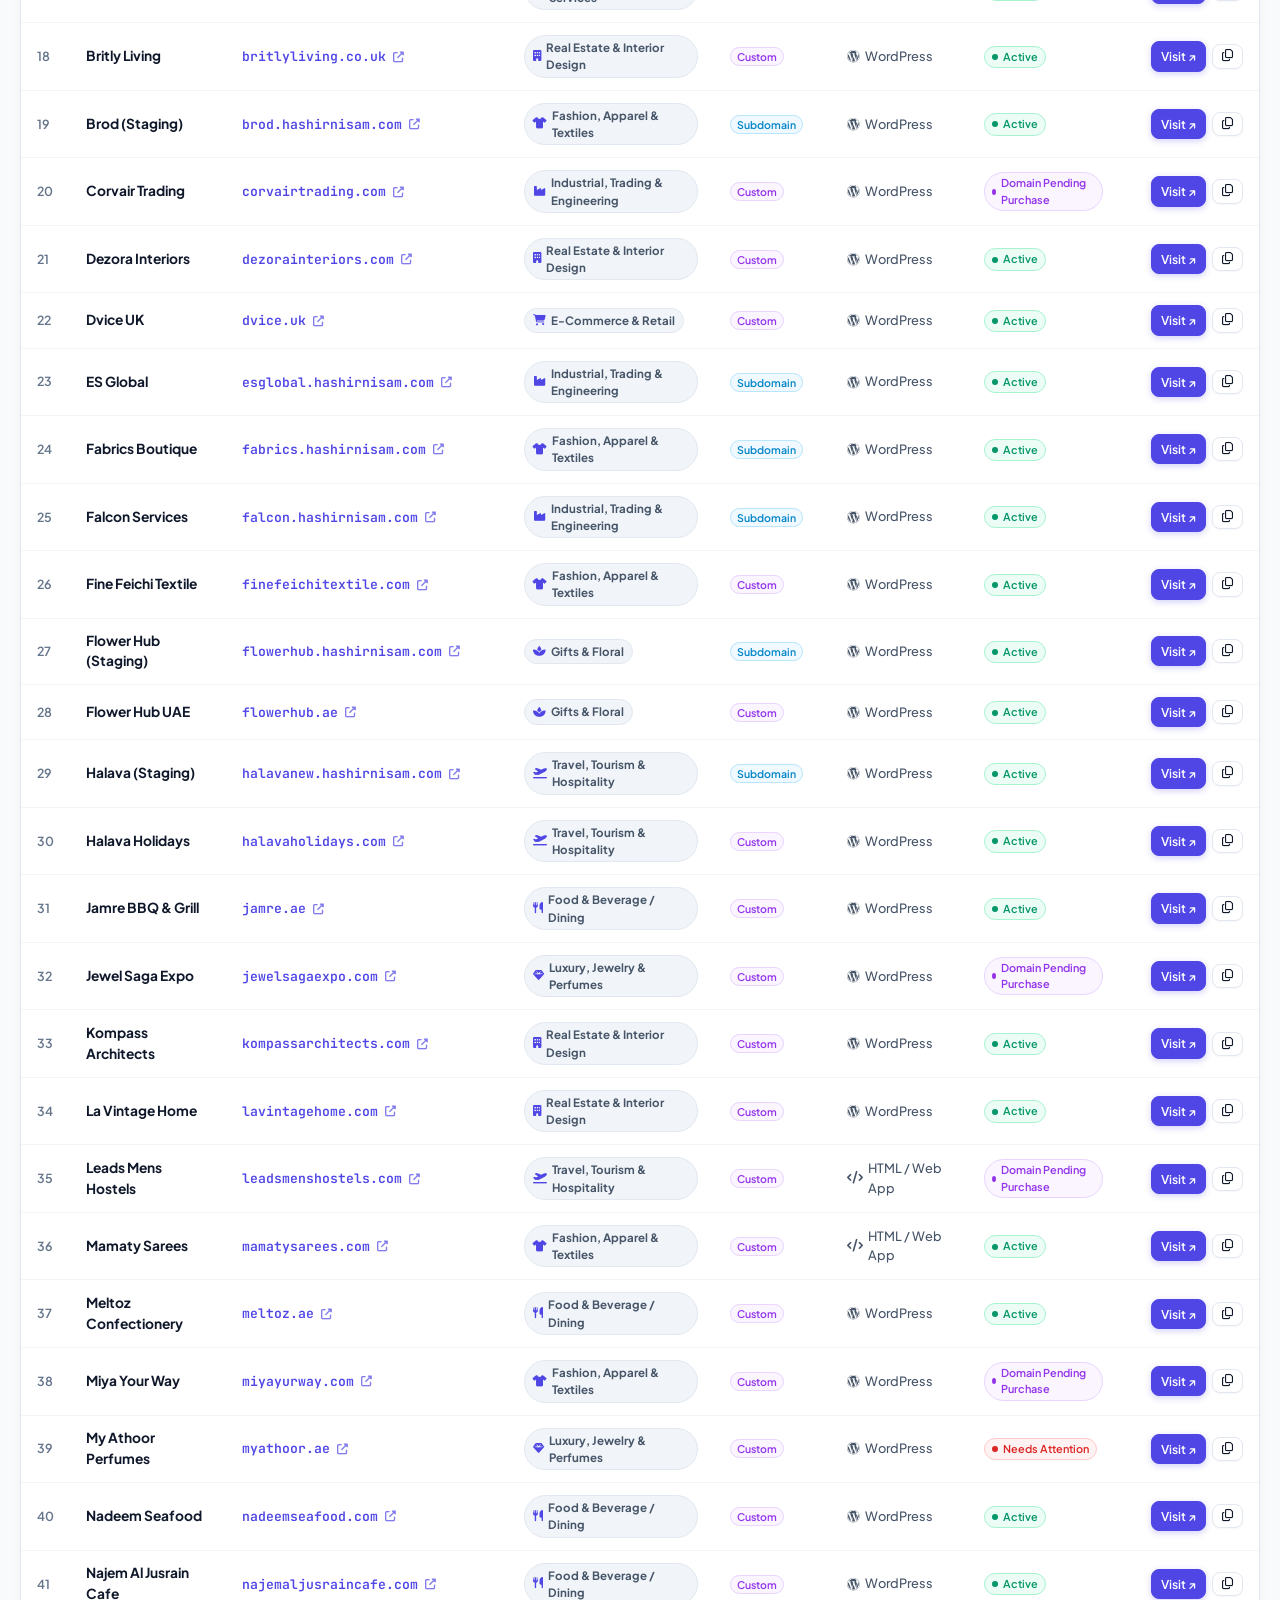
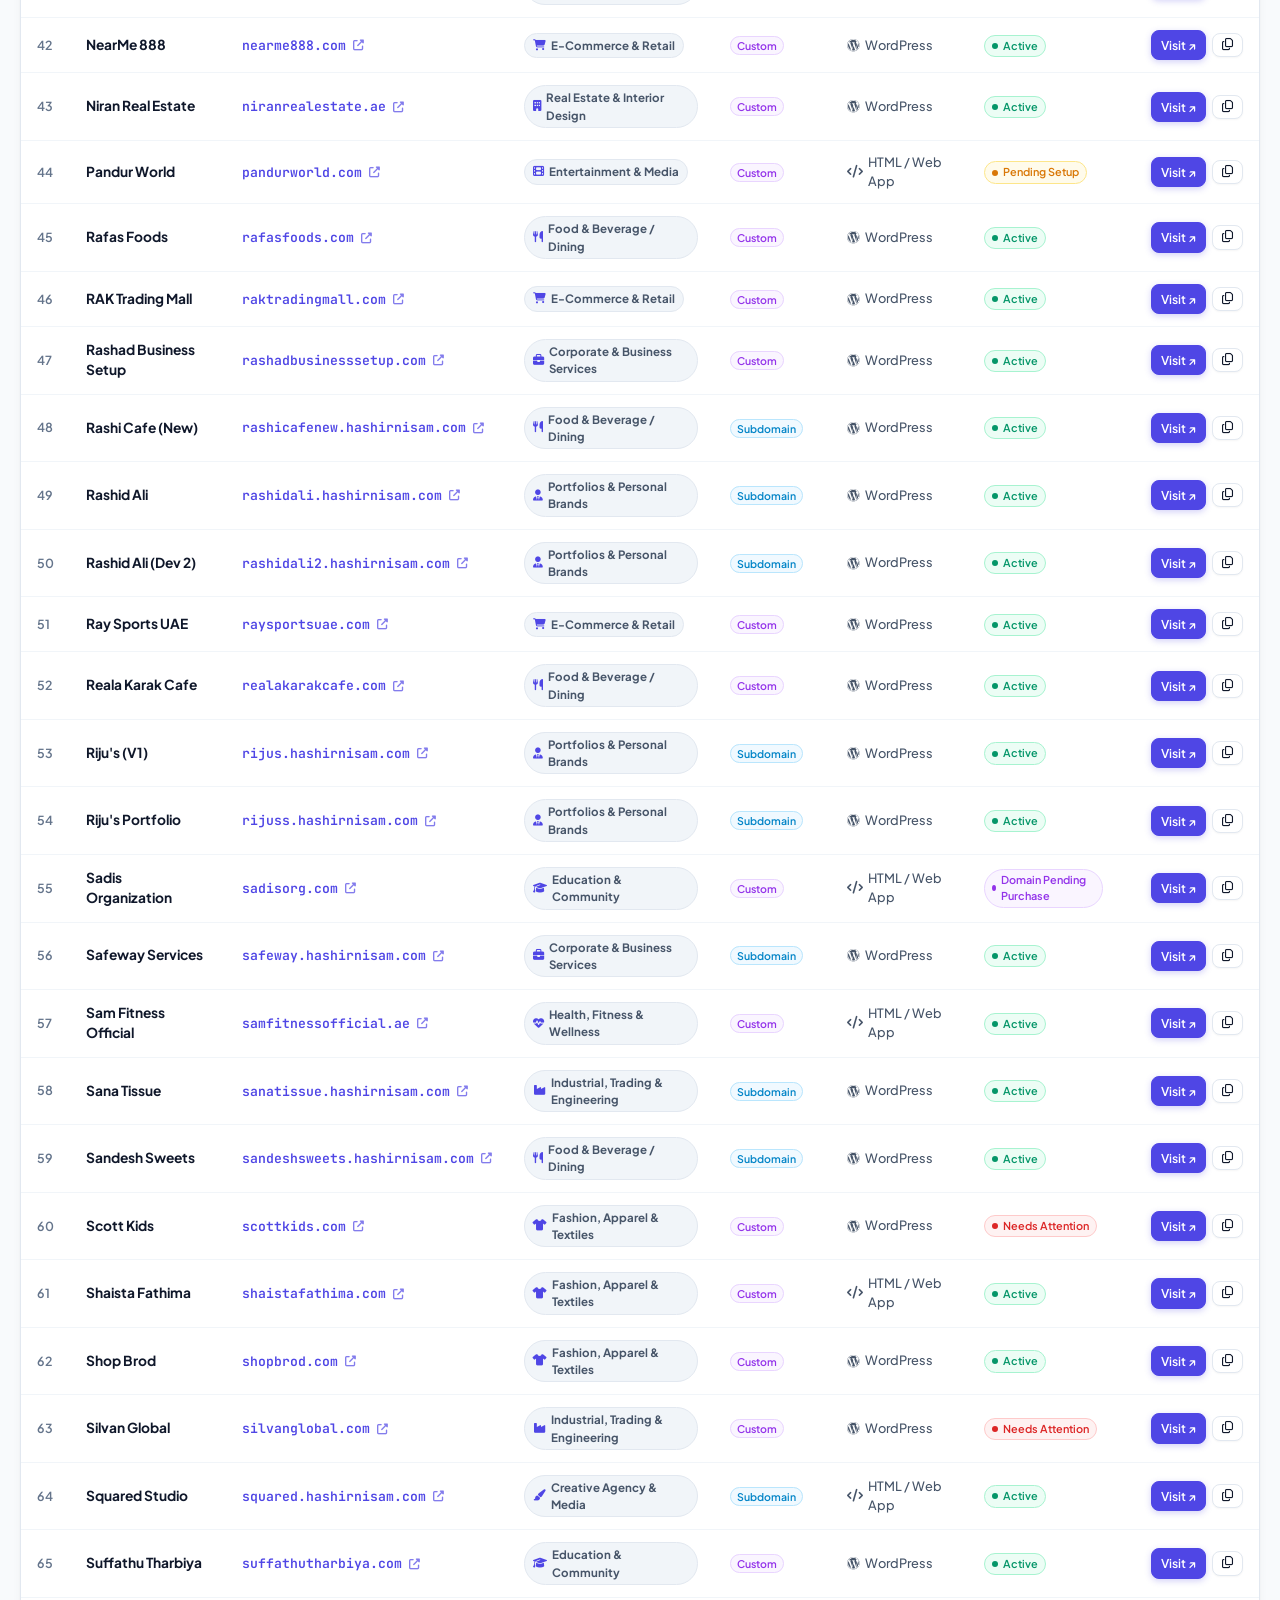
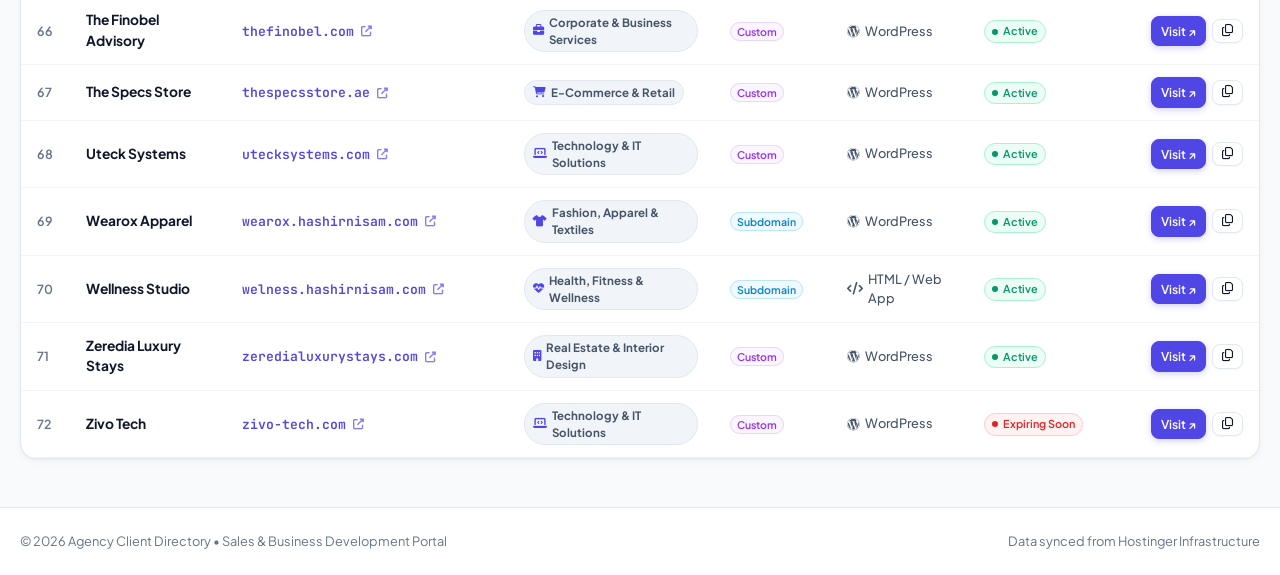
==== commit 3f053aae: "feat(theme): switch to pure white theme and set table listing view as default on landing" ====
--- a/index.html
+++ b/index.html
@@ -1,5 +1,5 @@
 <!DOCTYPE html>
-<html lang="en" data-theme="dark">
+<html lang="en" data-theme="light">
 <head>
   <meta charset="UTF-8">
   <meta name="viewport" content="width=device-width, initial-scale=1.0">
@@ -36,12 +36,9 @@
         </div>
 
         <div class="header-actions">
-          <button type="button" class="btn btn-export" id="exportCsvBtn" title="Download Excel-compatible CSV of clients">
+          <button type="button" class="btn btn-primary btn-export" id="exportCsvBtn" title="Download Excel-compatible CSV of clients">
             <i class="fas fa-download"></i>
             <span>Export CSV</span>
-          </button>
-          <button type="button" class="btn theme-toggle-btn" id="themeToggleBtn" aria-label="Toggle dark and light theme" title="Toggle theme">
-            <i class="fas fa-sun"></i>
           </button>
         </div>
       </div>
@@ -189,22 +186,17 @@
       </div>
 
       <div class="view-mode-toggle">
-        <button type="button" class="view-btn active" id="gridViewBtn" title="Grid View" aria-label="Switch to grid view">
+        <button type="button" class="view-btn active" id="tableViewBtn" title="Listing / Table View" aria-label="Switch to listing table view">
+          <i class="fas fa-list"></i>
+        </button>
+        <button type="button" class="view-btn" id="gridViewBtn" title="Cards / Grid View" aria-label="Switch to cards grid view">
           <i class="fas fa-th-large"></i>
         </button>
-        <button type="button" class="view-btn" id="tableViewBtn" title="Table View" aria-label="Switch to table view">
-          <i class="fas fa-list"></i>
-        </button>
-      </div>
-    </section>
-
-    <!-- View 1: Card Grid View -->
-    <section class="clients-grid" id="gridContainer" aria-label="Clients grid">
-      <!-- Injected via JavaScript -->
-    </section>
-
-    <!-- View 2: Dense Table View -->
-    <div class="table-wrapper" id="tableContainer" style="display: none;">
+      </div>
+    </section>
+
+    <!-- View 1: Listing / Table View (Default First View) -->
+    <div class="table-wrapper" id="tableContainer">
       <table class="clients-table" aria-label="Clients directory table">
         <thead>
           <tr>
@@ -224,6 +216,11 @@
       </table>
     </div>
 
+    <!-- View 2: Card Grid View (Alternative View) -->
+    <section class="clients-grid" id="gridContainer" style="display: none;" aria-label="Clients grid">
+      <!-- Injected via JavaScript -->
+    </section>
+
     <!-- Empty State -->
     <div class="empty-state" id="emptyState" style="display: none;">
       <div class="empty-icon" aria-hidden="true">
--- a/css/style.css
+++ b/css/style.css
@@ -1,50 +1,50 @@
 /* ==========================================================================
-   Sales Team Client Directory - Modern, Simple & Intuitive Design System
+   Sales Team Client Directory - Clean Modern White Theme
    ========================================================================== */
 
 :root {
-  /* Color Palette - Refined Slate Theme */
-  --bg-primary: #0a0d14;
-  --bg-secondary: #101522;
-  --bg-card: rgba(16, 21, 34, 0.85);
-  --bg-card-hover: rgba(24, 31, 50, 0.95);
-  --bg-surface: #192033;
-  --bg-surface-hover: #222c44;
-  --bg-surface-subtle: rgba(255, 255, 255, 0.03);
+  /* Clean White & Slate Color Palette */
+  --bg-primary: #f8fafc;
+  --bg-secondary: #ffffff;
+  --bg-card: #ffffff;
+  --bg-card-hover: #f8fafc;
+  --bg-surface: #f1f5f9;
+  --bg-surface-hover: #e2e8f0;
+  --bg-surface-subtle: #f8fafc;
   
-  --border-color: rgba(255, 255, 255, 0.09);
-  --border-subtle: rgba(255, 255, 255, 0.05);
-  --border-focus: #6366f1;
-  --border-glow: rgba(99, 102, 241, 0.35);
-
-  --text-primary: #f8fafc;
-  --text-secondary: #94a3b8;
+  --border-color: #e2e8f0;
+  --border-subtle: #f1f5f9;
+  --border-focus: #4f46e5;
+  --border-glow: rgba(79, 70, 229, 0.2);
+
+  --text-primary: #0f172a;
+  --text-secondary: #475569;
   --text-muted: #64748b;
-  --text-inverse: #0a0d14;
+  --text-inverse: #ffffff;
 
   /* Brand Accents */
   --brand-primary: #4f46e5;
   --brand-primary-light: #6366f1;
   --brand-primary-hover: #4338ca;
-  --brand-gradient: linear-gradient(135deg, #4f46e5 0%, #7c3aed 50%, #db2777 100%);
-  --brand-glow: 0 0 20px rgba(99, 102, 241, 0.35);
-
-  /* Status Colors */
-  --status-active-bg: rgba(16, 185, 129, 0.12);
-  --status-active-text: #34d399;
-  --status-active-border: rgba(16, 185, 129, 0.25);
-
-  --status-pending-bg: rgba(245, 158, 11, 0.12);
-  --status-pending-text: #fbbf24;
-  --status-pending-border: rgba(245, 158, 11, 0.25);
-
-  --status-purchase-bg: rgba(168, 85, 247, 0.12);
-  --status-purchase-text: #c084fc;
-  --status-purchase-border: rgba(168, 85, 247, 0.25);
-
-  --status-issue-bg: rgba(239, 68, 68, 0.12);
-  --status-issue-text: #f87171;
-  --status-issue-border: rgba(239, 68, 68, 0.25);
+  --brand-gradient: linear-gradient(135deg, #4f46e5 0%, #6366f1 50%, #8b5cf6 100%);
+  --brand-glow: 0 4px 14px rgba(79, 70, 229, 0.25);
+
+  /* Status Colors for Light Theme */
+  --status-active-bg: #ecfdf5;
+  --status-active-text: #059669;
+  --status-active-border: #a7f3d0;
+
+  --status-pending-bg: #fffbeb;
+  --status-pending-text: #d97706;
+  --status-pending-border: #fde68a;
+
+  --status-purchase-bg: #faf5ff;
+  --status-purchase-text: #9333ea;
+  --status-purchase-border: #e9d5ff;
+
+  --status-issue-bg: #fef2f2;
+  --status-issue-text: #dc2626;
+  --status-issue-border: #fecaca;
 
   /* Typography */
   --font-main: 'Plus Jakarta Sans', system-ui, -apple-system, sans-serif;
@@ -57,36 +57,13 @@
   --radius-lg: 16px;
   --radius-full: 9999px;
 
-  --shadow-sm: 0 1px 2px rgba(0, 0, 0, 0.3);
-  --shadow-md: 0 4px 12px rgba(0, 0, 0, 0.4);
-  --shadow-lg: 0 12px 28px rgba(0, 0, 0, 0.5);
-  --shadow-card: 0 4px 16px -2px rgba(0, 0, 0, 0.35);
+  --shadow-xs: 0 1px 2px rgba(0, 0, 0, 0.04);
+  --shadow-sm: 0 1px 3px rgba(0, 0, 0, 0.07), 0 1px 2px rgba(0, 0, 0, 0.04);
+  --shadow-md: 0 4px 6px -1px rgba(0, 0, 0, 0.07), 0 2px 4px -1px rgba(0, 0, 0, 0.04);
+  --shadow-card: 0 2px 8px rgba(0, 0, 0, 0.04), 0 1px 2px rgba(0, 0, 0, 0.03);
 
   --transition-fast: 0.15s ease;
   --transition-normal: 0.22s cubic-bezier(0.16, 1, 0.3, 1);
-}
-
-/* Light Theme Variables */
-[data-theme="light"] {
-  --bg-primary: #f8fafc;
-  --bg-secondary: #ffffff;
-  --bg-card: #ffffff;
-  --bg-card-hover: #f1f5f9;
-  --bg-surface: #e2e8f0;
-  --bg-surface-hover: #cbd5e1;
-  --bg-surface-subtle: rgba(0, 0, 0, 0.02);
-
-  --border-color: rgba(0, 0, 0, 0.1);
-  --border-subtle: rgba(0, 0, 0, 0.05);
-  --border-focus: #4f46e5;
-  --border-glow: rgba(79, 70, 229, 0.2);
-
-  --text-primary: #0f172a;
-  --text-secondary: #475569;
-  --text-muted: #64748b;
-  --text-inverse: #ffffff;
-
-  --shadow-card: 0 2px 10px rgba(0, 0, 0, 0.06);
 }
 
 /* Reset & Baseline */
@@ -98,6 +75,7 @@
 
 html {
   scroll-behavior: smooth;
+  background-color: var(--bg-primary);
 }
 
 body {
@@ -118,18 +96,14 @@
 /* Sticky Header */
 .site-header {
   border-bottom: 1px solid var(--border-color);
-  background: rgba(10, 13, 20, 0.88);
+  background: rgba(255, 255, 255, 0.95);
   backdrop-filter: blur(16px);
   -webkit-backdrop-filter: blur(16px);
   position: sticky;
   top: 0;
   z-index: 50;
   padding: 12px 0;
-  transition: background var(--transition-fast);
-}
-
-[data-theme="light"] .site-header {
-  background: rgba(255, 255, 255, 0.9);
+  box-shadow: 0 1px 3px rgba(0, 0, 0, 0.03);
 }
 
 .header-inner {
@@ -172,11 +146,11 @@
 .brand-badge {
   font-size: 0.68rem;
   font-weight: 700;
-  padding: 2px 7px;
+  padding: 2px 8px;
   border-radius: var(--radius-full);
-  background: rgba(99, 102, 241, 0.15);
-  color: var(--brand-primary-light);
-  border: 1px solid rgba(99, 102, 241, 0.3);
+  background: #ede9fe;
+  color: #6366f1;
+  border: 1px solid #ddd6fe;
   text-transform: uppercase;
   letter-spacing: 0.05em;
 }
@@ -202,67 +176,64 @@
   padding: 8px 14px;
   border-radius: var(--radius-sm);
   border: 1px solid var(--border-color);
-  background: var(--bg-surface);
+  background: #ffffff;
   color: var(--text-primary);
   cursor: pointer;
   transition: all var(--transition-fast);
   text-decoration: none;
   white-space: nowrap;
+  box-shadow: var(--shadow-xs);
 }
 
 .btn:hover {
-  border-color: var(--border-focus);
-  background: var(--bg-surface-hover);
+  border-color: #cbd5e1;
+  background: var(--bg-surface);
 }
 
 .btn-primary {
   background: var(--brand-primary);
-  border-color: var(--brand-primary-light);
+  border-color: var(--brand-primary);
   color: #ffffff;
+  box-shadow: 0 2px 6px rgba(79, 70, 229, 0.25);
 }
 
 .btn-primary:hover {
   background: var(--brand-primary-hover);
-  box-shadow: 0 4px 12px rgba(79, 70, 229, 0.35);
-}
-
-.theme-toggle-btn {
-  width: 36px;
-  height: 36px;
-  padding: 0;
-  justify-content: center;
-  border-radius: var(--radius-full);
-}
-
-/* Compact KPI Bar */
+  border-color: var(--brand-primary-hover);
+  box-shadow: 0 4px 10px rgba(79, 70, 229, 0.35);
+}
+
+/* Compact KPI Ribbon */
 .kpi-strip {
   display: grid;
   grid-template-columns: repeat(5, 1fr);
   gap: 10px;
-  margin: 12px 0 12px;
+  margin: 14px 0 12px;
 }
 
 .kpi-item {
-  background: var(--bg-card);
+  background: #ffffff;
   border: 1px solid var(--border-color);
   border-radius: var(--radius-md);
   padding: 8px 12px;
   display: flex;
   align-items: center;
   gap: 10px;
-  transition: border-color var(--transition-fast);
+  box-shadow: var(--shadow-card);
+  transition: all var(--transition-fast);
 }
 
 .kpi-item:hover {
-  border-color: var(--border-glow);
+  border-color: #cbd5e1;
+  transform: translateY(-1px);
 }
 
 .kpi-icon {
-  width: 32px;
-  height: 32px;
+  width: 34px;
+  height: 34px;
   border-radius: var(--radius-sm);
-  background: var(--bg-surface);
-  color: var(--brand-primary-light);
+  background: #f1f5f9;
+  color: var(--brand-primary);
   display: flex;
   align-items: center;
   justify-content: center;
@@ -288,7 +259,7 @@
 
 /* Main Control Hub: Search & Quick Filters */
 .control-hub {
-  background: var(--bg-card);
+  background: #ffffff;
   border: 1px solid var(--border-color);
   border-radius: var(--radius-lg);
   padding: 12px 14px;
@@ -321,12 +292,12 @@
 
 .main-search-input {
   width: 100%;
-  padding: 11px 40px 11px 40px;
+  padding: 10px 38px 10px 38px;
   font-family: inherit;
   font-size: 0.92rem;
   color: var(--text-primary);
-  background: var(--bg-secondary);
-  border: 1px solid var(--border-color);
+  background: #f8fafc;
+  border: 1px solid #cbd5e1;
   border-radius: var(--radius-md);
   outline: none;
   transition: all var(--transition-fast);
@@ -334,8 +305,8 @@
 
 .main-search-input:focus {
   border-color: var(--brand-primary);
-  box-shadow: 0 0 0 3px rgba(99, 102, 241, 0.2);
-  background: var(--bg-primary);
+  box-shadow: 0 0 0 3px rgba(79, 70, 229, 0.15);
+  background: #ffffff;
 }
 
 .search-key-hint {
@@ -345,8 +316,8 @@
   transform: translateY(-50%);
   font-size: 0.7rem;
   font-family: var(--font-mono);
-  background: var(--bg-surface);
-  border: 1px solid var(--border-color);
+  background: #e2e8f0;
+  border: 1px solid #cbd5e1;
   padding: 2px 6px;
   border-radius: 4px;
   color: var(--text-muted);
@@ -374,8 +345,8 @@
 /* Domain Segmented Tab Selector (One-Click) */
 .domain-tabs {
   display: inline-flex;
-  background: var(--bg-secondary);
-  border: 1px solid var(--border-color);
+  background: #f1f5f9;
+  border: 1px solid #e2e8f0;
   border-radius: var(--radius-md);
   padding: 3px;
   gap: 3px;
@@ -400,23 +371,25 @@
 
 .domain-tab-btn:hover {
   color: var(--text-primary);
+  background: rgba(255, 255, 255, 0.5);
 }
 
 .domain-tab-btn.active {
   background: var(--brand-primary);
   color: #ffffff;
-  box-shadow: 0 2px 8px rgba(79, 70, 229, 0.3);
+  box-shadow: 0 2px 6px rgba(79, 70, 229, 0.25);
 }
 
 .tab-badge {
   font-size: 0.7rem;
   padding: 1px 6px;
   border-radius: var(--radius-full);
-  background: rgba(255, 255, 255, 0.15);
+  background: rgba(0, 0, 0, 0.08);
 }
 
 .domain-tab-btn.active .tab-badge {
-  background: rgba(0, 0, 0, 0.25);
+  background: rgba(0, 0, 0, 0.22);
+  color: #ffffff;
 }
 
 /* Secondary Controls Row (Sort, Platform, Status) */
@@ -424,8 +397,8 @@
   display: flex;
   align-items: center;
   justify-content: space-between;
-  margin-top: 14px;
-  padding-top: 12px;
+  margin-top: 12px;
+  padding-top: 10px;
   border-top: 1px solid var(--border-subtle);
   gap: 12px;
   flex-wrap: wrap;
@@ -442,7 +415,7 @@
   display: flex;
   align-items: center;
   gap: 6px;
-  background: var(--bg-secondary);
+  background: #f8fafc;
   border: 1px solid var(--border-color);
   border-radius: var(--radius-sm);
   padding: 3px 8px;
@@ -468,7 +441,7 @@
 }
 
 .control-select option {
-  background: var(--bg-secondary);
+  background: #ffffff;
   color: var(--text-primary);
 }
 
@@ -507,24 +480,25 @@
   font-weight: 600;
   padding: 5px 10px;
   border-radius: var(--radius-full);
-  background: var(--bg-card);
+  background: #ffffff;
   color: var(--text-secondary);
   border: 1px solid var(--border-color);
   cursor: pointer;
+  box-shadow: var(--shadow-xs);
   transition: all var(--transition-fast);
 }
 
 .chip-btn:hover {
-  background: var(--bg-surface);
-  color: var(--text-primary);
-  border-color: var(--border-focus);
+  background: #f8fafc;
+  color: var(--text-primary);
+  border-color: #cbd5e1;
 }
 
 .chip-btn.active {
   background: var(--brand-primary);
   color: #ffffff;
-  border-color: var(--brand-primary-light);
-  box-shadow: 0 2px 8px rgba(79, 70, 229, 0.35);
+  border-color: var(--brand-primary);
+  box-shadow: 0 2px 6px rgba(79, 70, 229, 0.25);
 }
 
 .chip-icon {
@@ -536,11 +510,12 @@
   font-size: 0.66rem;
   padding: 1px 5px;
   border-radius: var(--radius-full);
-  background: rgba(255, 255, 255, 0.1);
+  background: #f1f5f9;
+  color: var(--text-muted);
 }
 
 .chip-btn.active .chip-count {
-  background: rgba(0, 0, 0, 0.25);
+  background: rgba(0, 0, 0, 0.22);
   color: #ffffff;
 }
 
@@ -567,7 +542,7 @@
 }
 
 .reset-filters-link {
-  color: var(--brand-primary-light);
+  color: var(--brand-primary);
   background: none;
   border: none;
   font-size: 0.8rem;
@@ -578,16 +553,17 @@
 }
 
 .reset-filters-link:hover {
-  color: #ffffff;
+  color: var(--brand-primary-hover);
 }
 
 .view-mode-toggle {
   display: inline-flex;
-  background: var(--bg-secondary);
+  background: #ffffff;
   border: 1px solid var(--border-color);
   border-radius: var(--radius-sm);
   padding: 2px;
   gap: 2px;
+  box-shadow: var(--shadow-xs);
 }
 
 .view-btn {
@@ -607,6 +583,7 @@
 
 .view-btn:hover {
   color: var(--text-primary);
+  background: #f1f5f9;
 }
 
 .view-btn.active {
@@ -614,7 +591,81 @@
   color: #ffffff;
 }
 
-/* Clients Grid Layout */
+/* Dense Table View (Listing Style - Default) */
+.table-wrapper {
+  background: #ffffff;
+  border: 1px solid var(--border-color);
+  border-radius: var(--radius-lg);
+  overflow-x: auto;
+  box-shadow: var(--shadow-card);
+  margin-bottom: 48px;
+}
+
+.clients-table {
+  width: 100%;
+  border-collapse: collapse;
+  text-align: left;
+}
+
+.clients-table thead th {
+  position: sticky;
+  top: 0;
+  background: #f8fafc;
+  color: var(--text-muted);
+  font-size: 0.72rem;
+  font-weight: 700;
+  text-transform: uppercase;
+  letter-spacing: 0.05em;
+  padding: 12px 16px;
+  border-bottom: 2px solid var(--border-color);
+  z-index: 10;
+  white-space: nowrap;
+}
+
+.clients-table tbody td {
+  padding: 12px 16px;
+  border-bottom: 1px solid var(--border-subtle);
+  font-size: 0.86rem;
+  vertical-align: middle;
+}
+
+.clients-table tbody tr:hover td {
+  background: #f8fafc;
+}
+
+.table-client-title {
+  font-weight: 700;
+  color: var(--text-primary);
+}
+
+.table-domain {
+  font-family: var(--font-mono);
+  font-size: 0.82rem;
+  color: var(--brand-primary);
+  text-decoration: none;
+  display: inline-flex;
+  align-items: center;
+  gap: 4px;
+  font-weight: 600;
+}
+
+.table-domain:hover {
+  text-decoration: underline;
+  color: var(--brand-primary-hover);
+}
+
+.table-actions {
+  display: flex;
+  align-items: center;
+  gap: 6px;
+}
+
+.table-action-btn {
+  padding: 5px 9px;
+  font-size: 0.76rem;
+}
+
+/* Card Grid Layout */
 .clients-grid {
   display: grid;
   grid-template-columns: repeat(auto-fill, minmax(300px, 1fr));
@@ -622,23 +673,23 @@
   margin-bottom: 48px;
 }
 
-/* Client Card - High Clarity */
+/* Client Card */
 .client-card {
-  background: var(--bg-card);
+  background: #ffffff;
   border: 1px solid var(--border-color);
   border-radius: var(--radius-lg);
   padding: 14px 15px;
   display: flex;
   flex-direction: column;
+  box-shadow: var(--shadow-card);
   transition: all var(--transition-normal);
   position: relative;
 }
 
 .client-card:hover {
-  border-color: var(--border-glow);
-  transform: translateY(-3px);
-  box-shadow: var(--shadow-card);
-  background: var(--bg-card-hover);
+  border-color: #cbd5e1;
+  transform: translateY(-2px);
+  box-shadow: var(--shadow-md);
 }
 
 .card-header {
@@ -657,9 +708,9 @@
   font-weight: 700;
   padding: 3px 8px;
   border-radius: var(--radius-full);
-  background: rgba(99, 102, 241, 0.12);
-  color: var(--brand-primary-light);
-  border: 1px solid rgba(99, 102, 241, 0.22);
+  background: #f1f5f9;
+  color: #475569;
+  border: 1px solid #e2e8f0;
 }
 
 .card-type-tag {
@@ -670,15 +721,15 @@
 }
 
 .card-type-tag.custom {
-  background: rgba(168, 85, 247, 0.12);
-  color: #c084fc;
-  border: 1px solid rgba(168, 85, 247, 0.25);
+  background: #faf5ff;
+  color: #9333ea;
+  border: 1px solid #e9d5ff;
 }
 
 .card-type-tag.subdomain {
-  background: rgba(14, 165, 233, 0.12);
-  color: #38bdf8;
-  border: 1px solid rgba(14, 165, 233, 0.25);
+  background: #f0f9ff;
+  color: #0284c7;
+  border: 1px solid #bae6fd;
 }
 
 .card-title {
@@ -691,7 +742,7 @@
 
 /* Domain Box (Clear, Clickable, Copyable) */
 .card-domain-box {
-  background: var(--bg-secondary);
+  background: #f8fafc;
   border: 1px solid var(--border-color);
   border-radius: var(--radius-sm);
   padding: 7px 10px;
@@ -711,7 +762,7 @@
   font-family: var(--font-mono);
   font-size: 0.82rem;
   font-weight: 600;
-  color: var(--text-primary);
+  color: var(--brand-primary);
   text-decoration: none;
   white-space: nowrap;
   overflow: hidden;
@@ -722,7 +773,8 @@
 }
 
 .card-domain-link:hover {
-  color: var(--brand-primary-light);
+  text-decoration: underline;
+  color: var(--brand-primary-hover);
 }
 
 .copy-icon-btn {
@@ -740,7 +792,7 @@
 
 .copy-icon-btn:hover {
   color: var(--text-primary);
-  background: var(--bg-surface);
+  background: #e2e8f0;
 }
 
 /* Card Details Meta */
@@ -768,7 +820,7 @@
   gap: 5px;
   font-size: 0.68rem;
   font-weight: 600;
-  padding: 2px 6px;
+  padding: 2px 7px;
   border-radius: var(--radius-full);
 }
 
@@ -830,93 +882,23 @@
   text-decoration: none;
   transition: all var(--transition-fast);
   margin-top: auto;
+  box-shadow: 0 2px 5px rgba(79, 70, 229, 0.2);
 }
 
 .open-site-btn:hover {
   background: var(--brand-primary-hover);
-  transform: translateY(-1px);
-}
-
-/* Dense Table View (Sticky Header, Zebra Rows) */
-.table-wrapper {
-  background: var(--bg-card);
-  border: 1px solid var(--border-color);
-  border-radius: var(--radius-lg);
-  overflow: hidden;
-  box-shadow: var(--shadow-card);
-  margin-bottom: 48px;
-}
-
-.clients-table {
-  width: 100%;
-  border-collapse: collapse;
-  text-align: left;
-}
-
-.clients-table thead th {
-  position: sticky;
-  top: 0;
-  background: var(--bg-secondary);
-  color: var(--text-muted);
-  font-size: 0.72rem;
-  font-weight: 700;
-  text-transform: uppercase;
-  letter-spacing: 0.05em;
-  padding: 12px 16px;
-  border-bottom: 1px solid var(--border-color);
-  z-index: 10;
-  white-space: nowrap;
-}
-
-.clients-table tbody td {
-  padding: 12px 16px;
-  border-bottom: 1px solid var(--border-subtle);
-  font-size: 0.86rem;
-  vertical-align: middle;
-}
-
-.clients-table tbody tr:hover td {
-  background: var(--bg-surface-subtle);
-}
-
-.table-client-title {
-  font-weight: 600;
-  color: var(--text-primary);
-}
-
-.table-domain {
-  font-family: var(--font-mono);
-  font-size: 0.82rem;
-  color: var(--brand-primary-light);
-  text-decoration: none;
-  display: inline-flex;
-  align-items: center;
-  gap: 4px;
-}
-
-.table-domain:hover {
-  text-decoration: underline;
-}
-
-.table-actions {
-  display: flex;
-  align-items: center;
-  gap: 6px;
-}
-
-.table-action-btn {
-  padding: 5px 9px;
-  font-size: 0.76rem;
+  box-shadow: 0 4px 8px rgba(79, 70, 229, 0.3);
 }
 
 /* Empty State */
 .empty-state {
   text-align: center;
   padding: 50px 20px;
-  background: var(--bg-card);
+  background: #ffffff;
   border: 1px solid var(--border-color);
   border-radius: var(--radius-lg);
   margin: 30px 0;
+  box-shadow: var(--shadow-card);
 }
 
 .empty-icon {
@@ -952,14 +934,14 @@
 }
 
 .toast {
-  background: var(--bg-secondary);
-  border: 1px solid var(--border-focus);
+  background: #ffffff;
+  border: 1px solid #cbd5e1;
   color: var(--text-primary);
   padding: 10px 16px;
   border-radius: var(--radius-md);
   font-size: 0.84rem;
-  font-weight: 500;
-  box-shadow: var(--shadow-lg);
+  font-weight: 600;
+  box-shadow: 0 10px 25px -5px rgba(0, 0, 0, 0.1), 0 8px 10px -6px rgba(0, 0, 0, 0.1);
   display: flex;
   align-items: center;
   gap: 8px;
@@ -982,7 +964,7 @@
 .site-footer {
   border-top: 1px solid var(--border-color);
   padding: 24px 0;
-  background: var(--bg-secondary);
+  background: #ffffff;
   color: var(--text-muted);
   font-size: 0.8rem;
 }
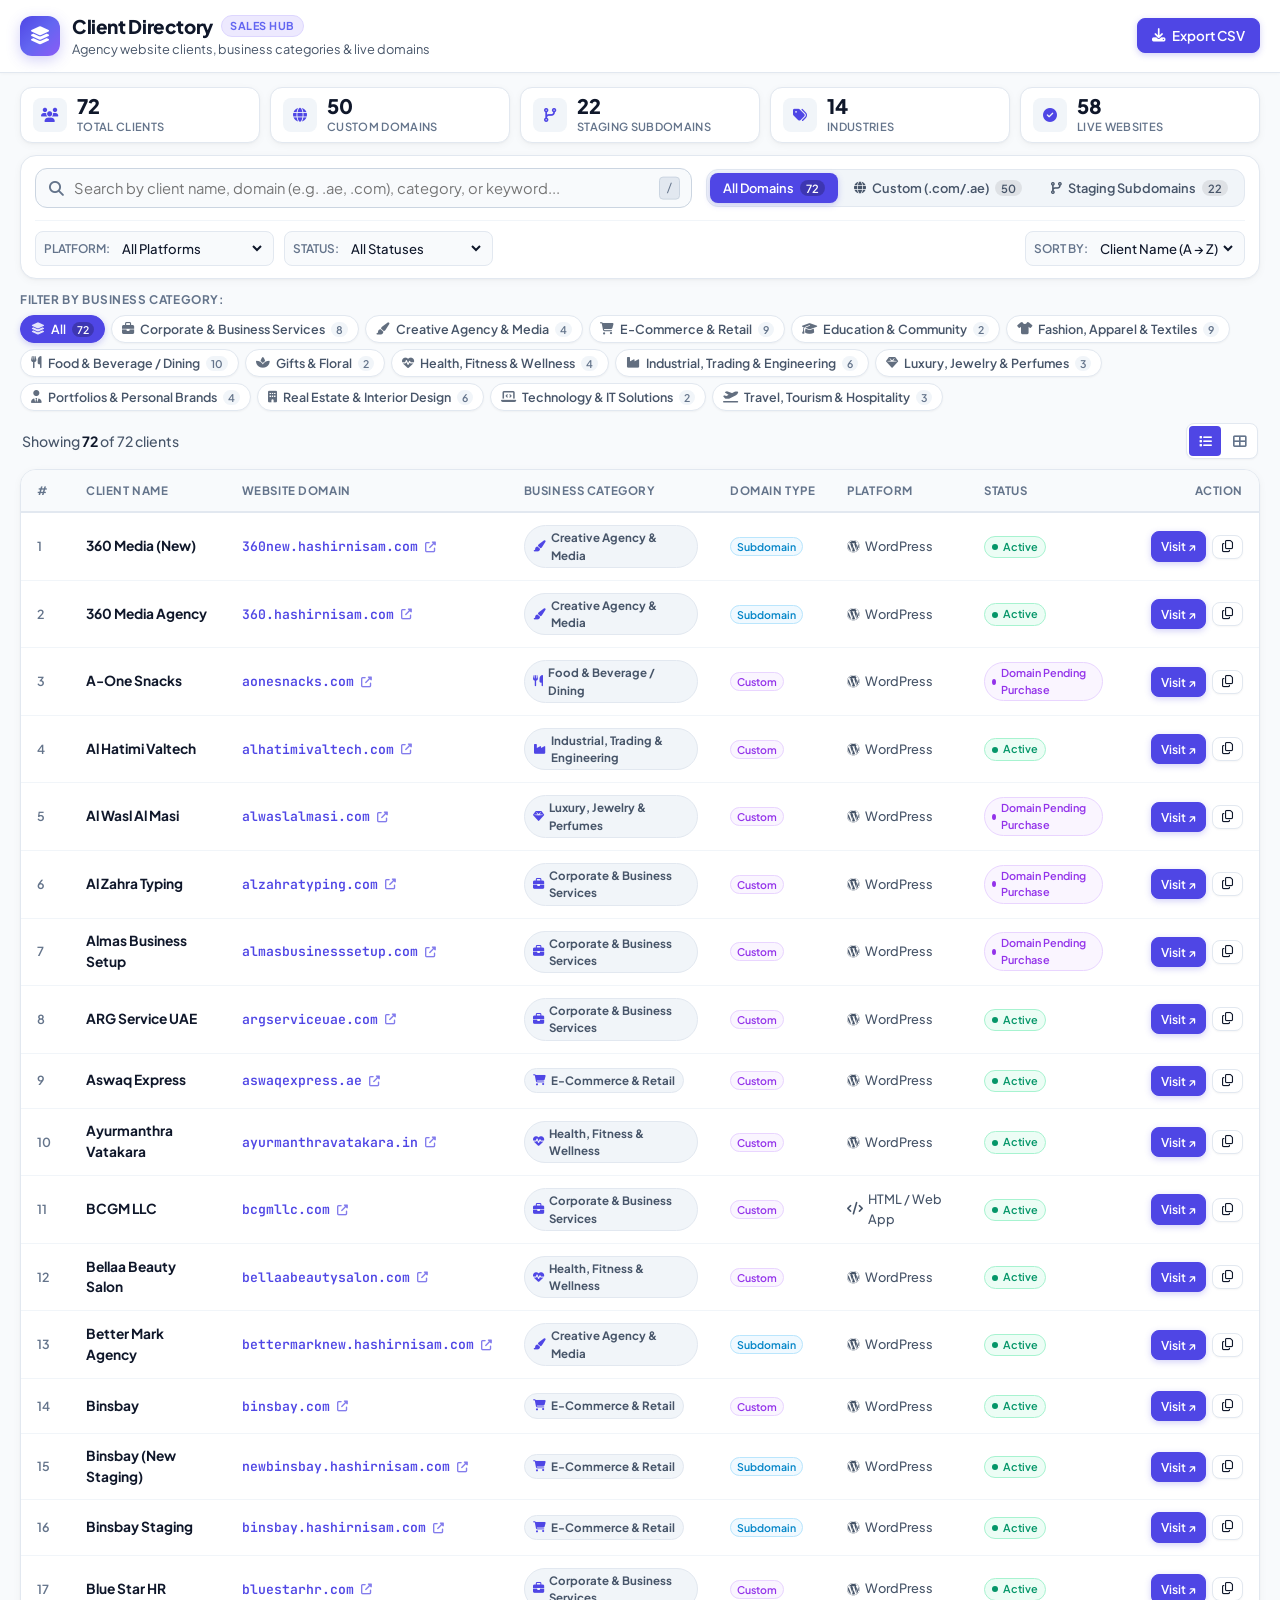
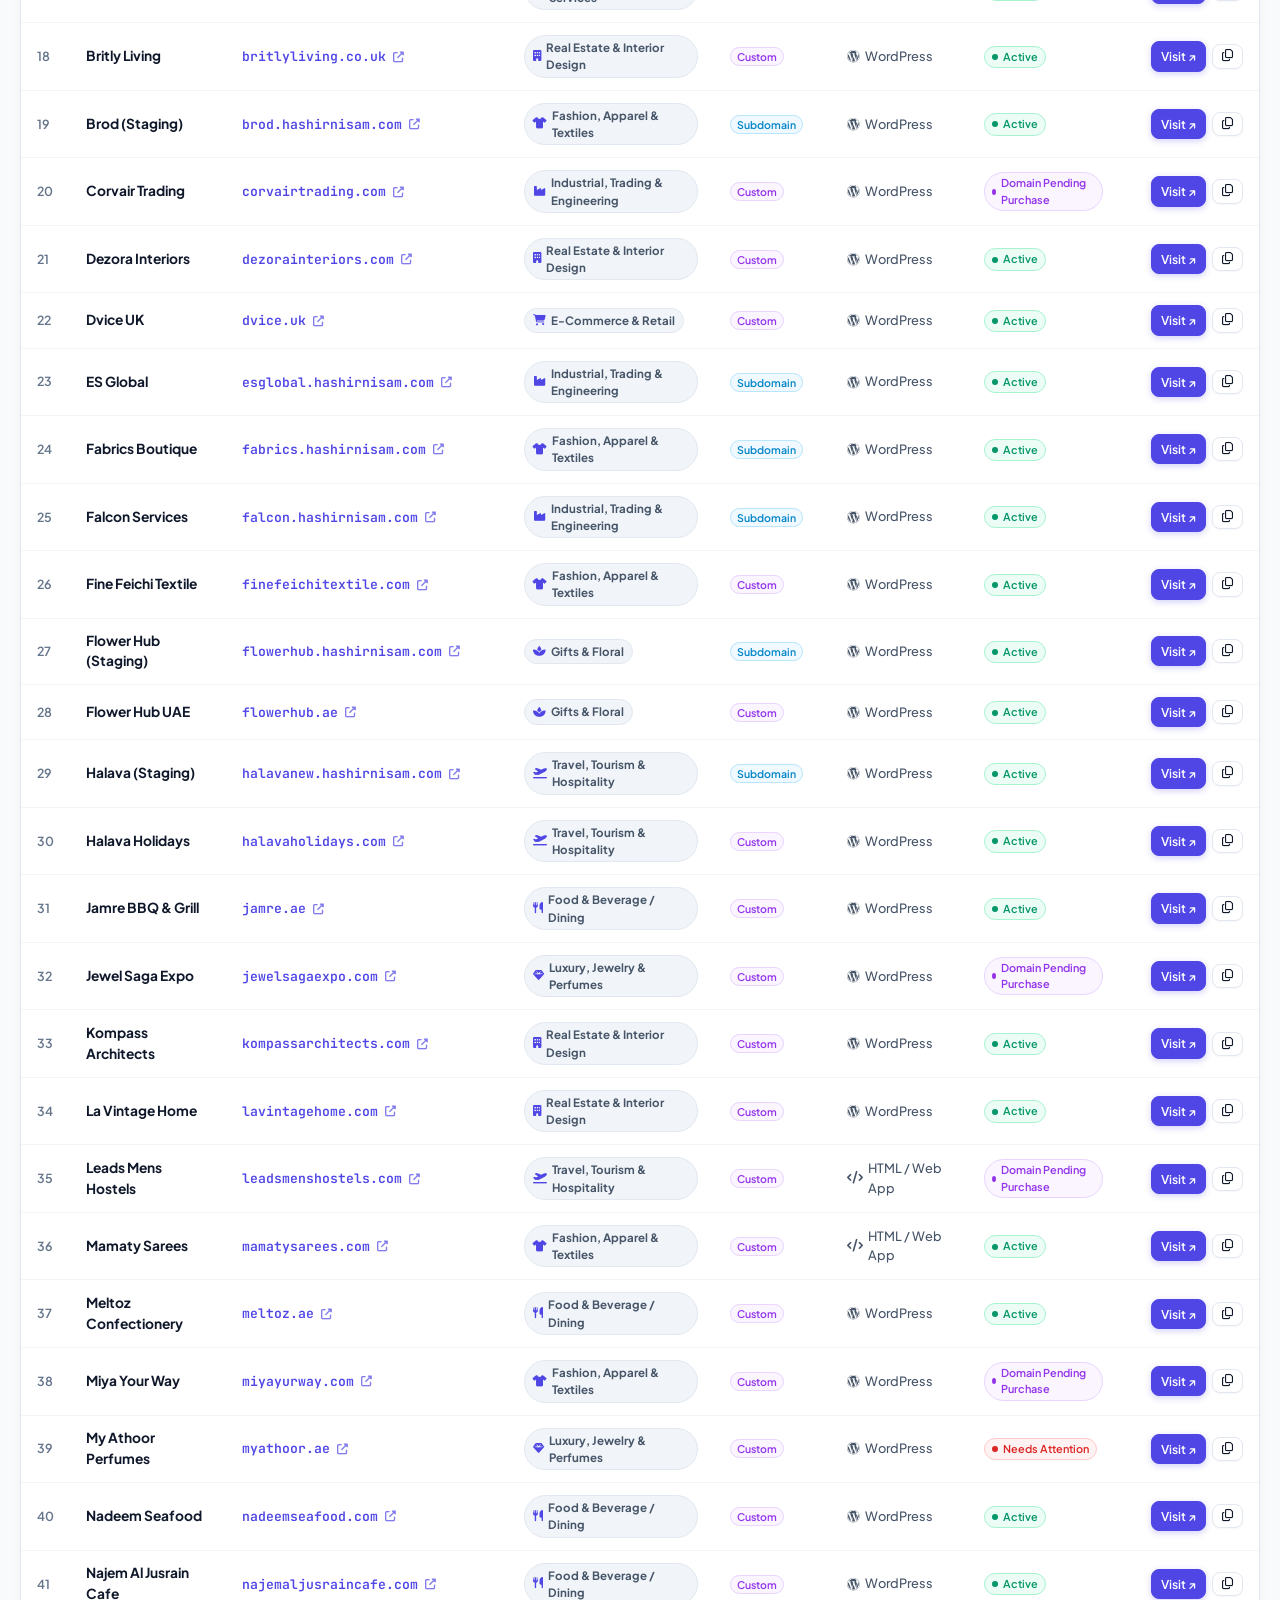
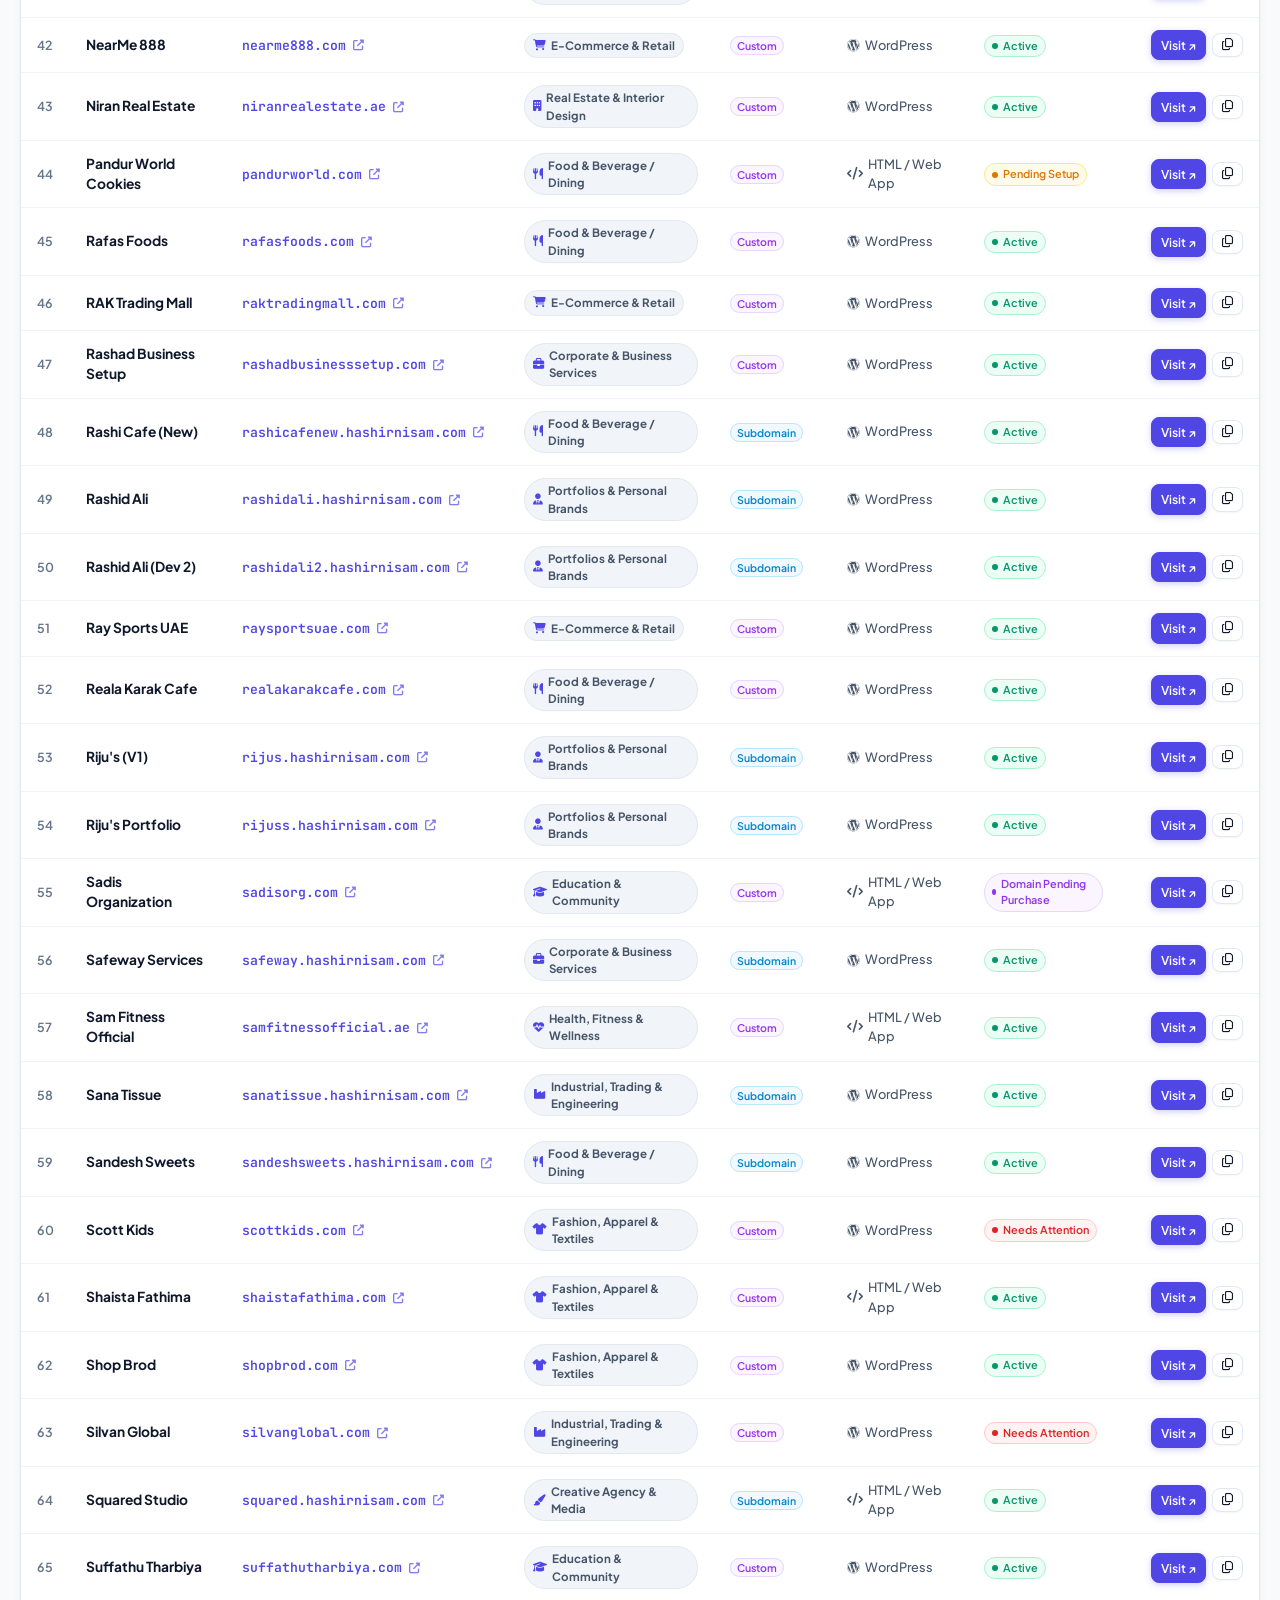
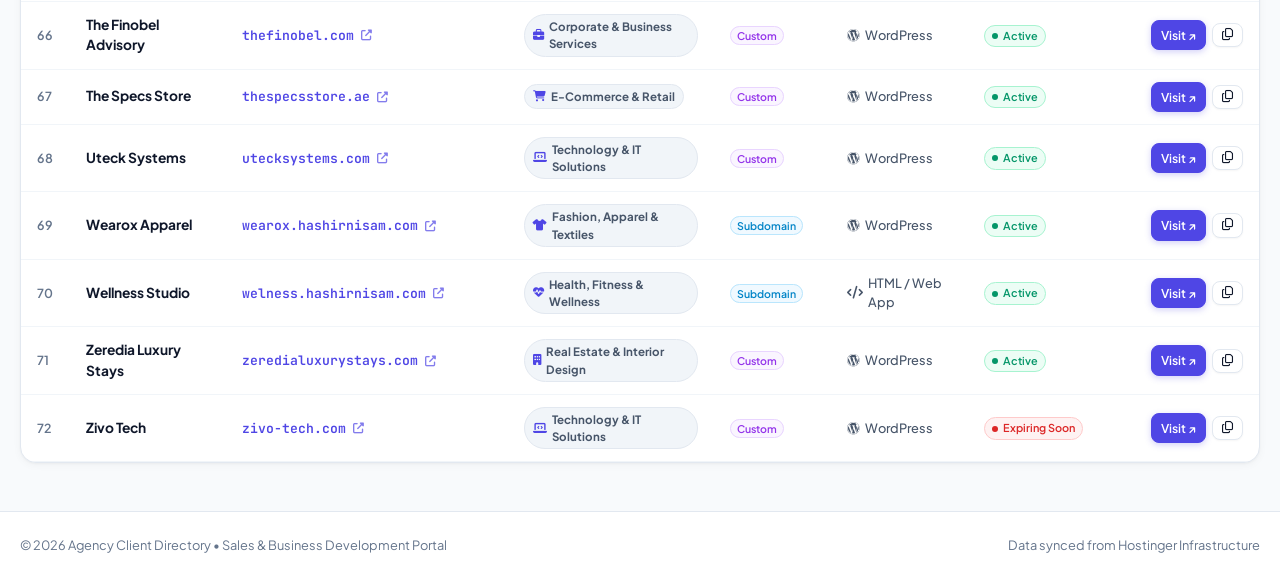
==== commit 3b6d8eeb: "fix(data): update Pandur World category to Food & Beverage / Dining" ====
--- a/index.html
+++ b/index.html
@@ -75,7 +75,7 @@
       <div class="kpi-item">
         <div class="kpi-icon"><i class="fas fa-tags"></i></div>
         <div>
-          <div class="kpi-num" id="categoriesCount">15</div>
+          <div class="kpi-num" id="categoriesCount">14</div>
           <div class="kpi-label">Industries</div>
         </div>
       </div>
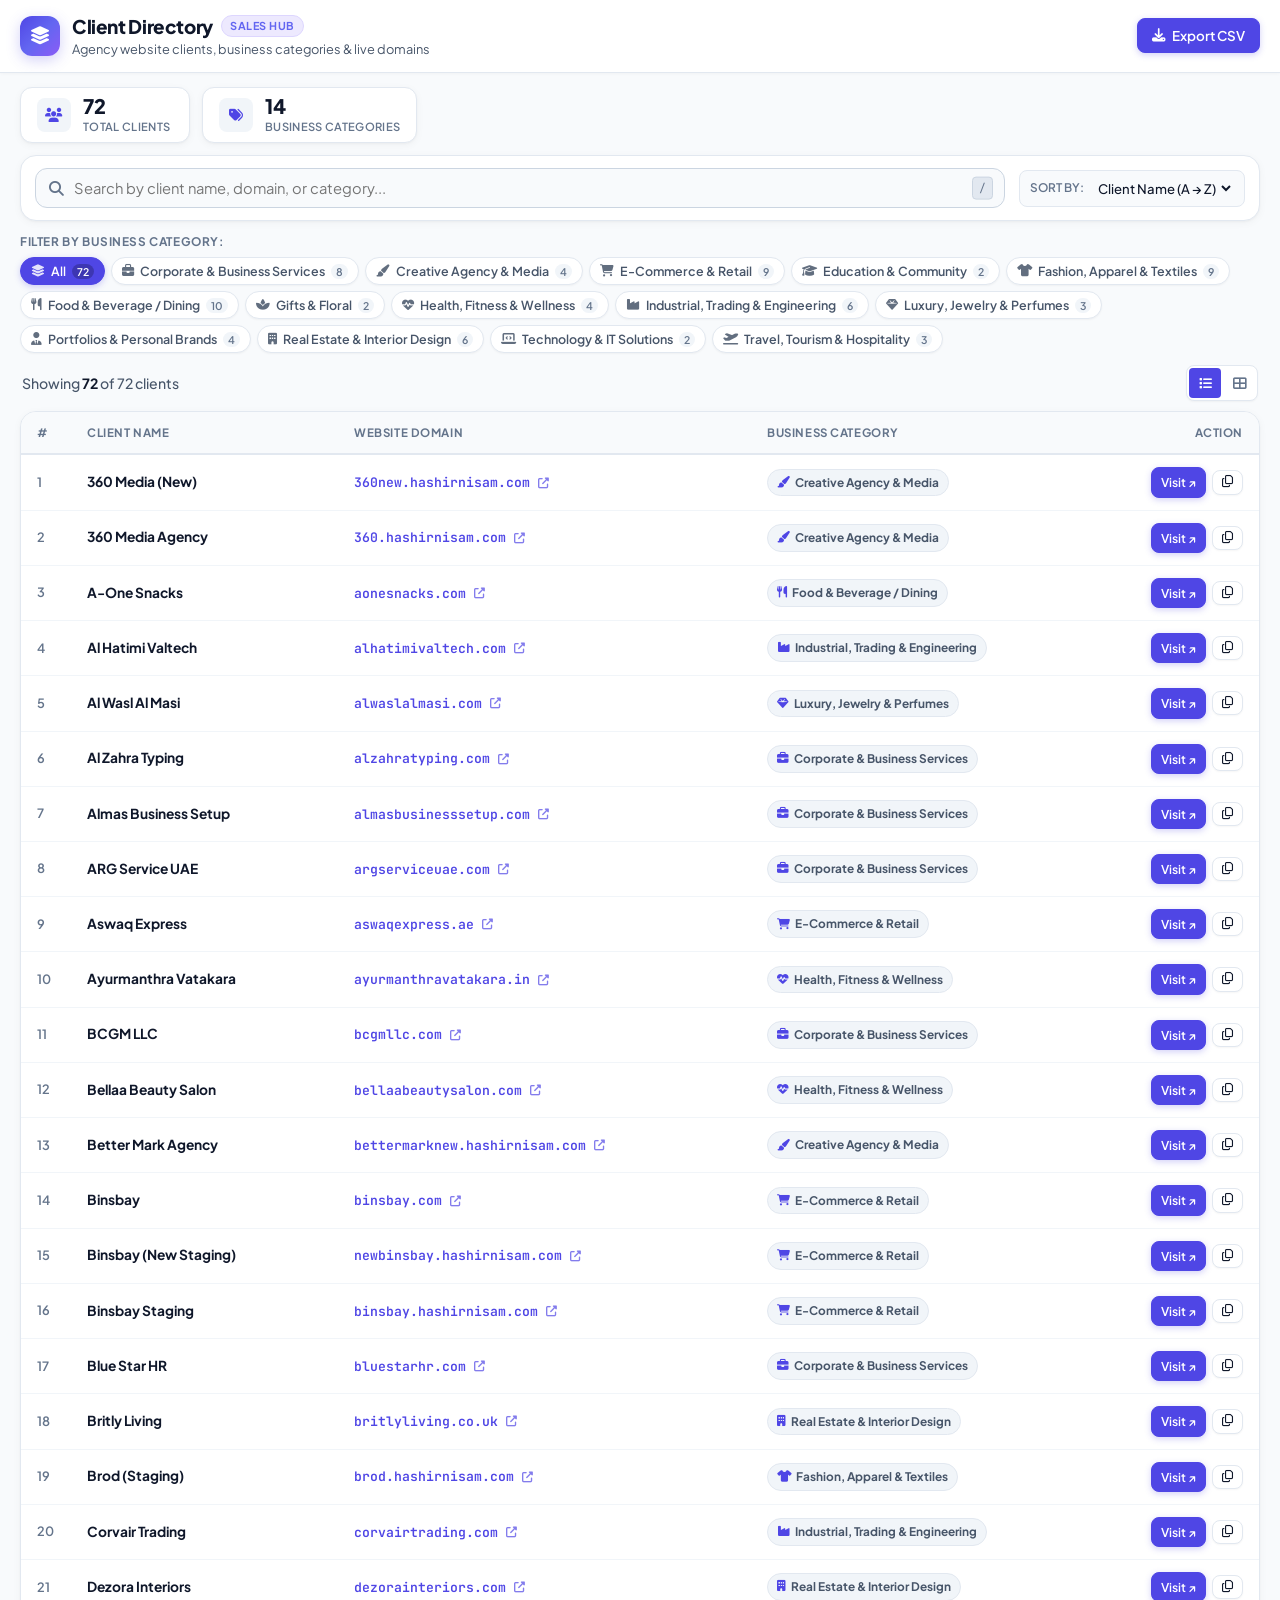
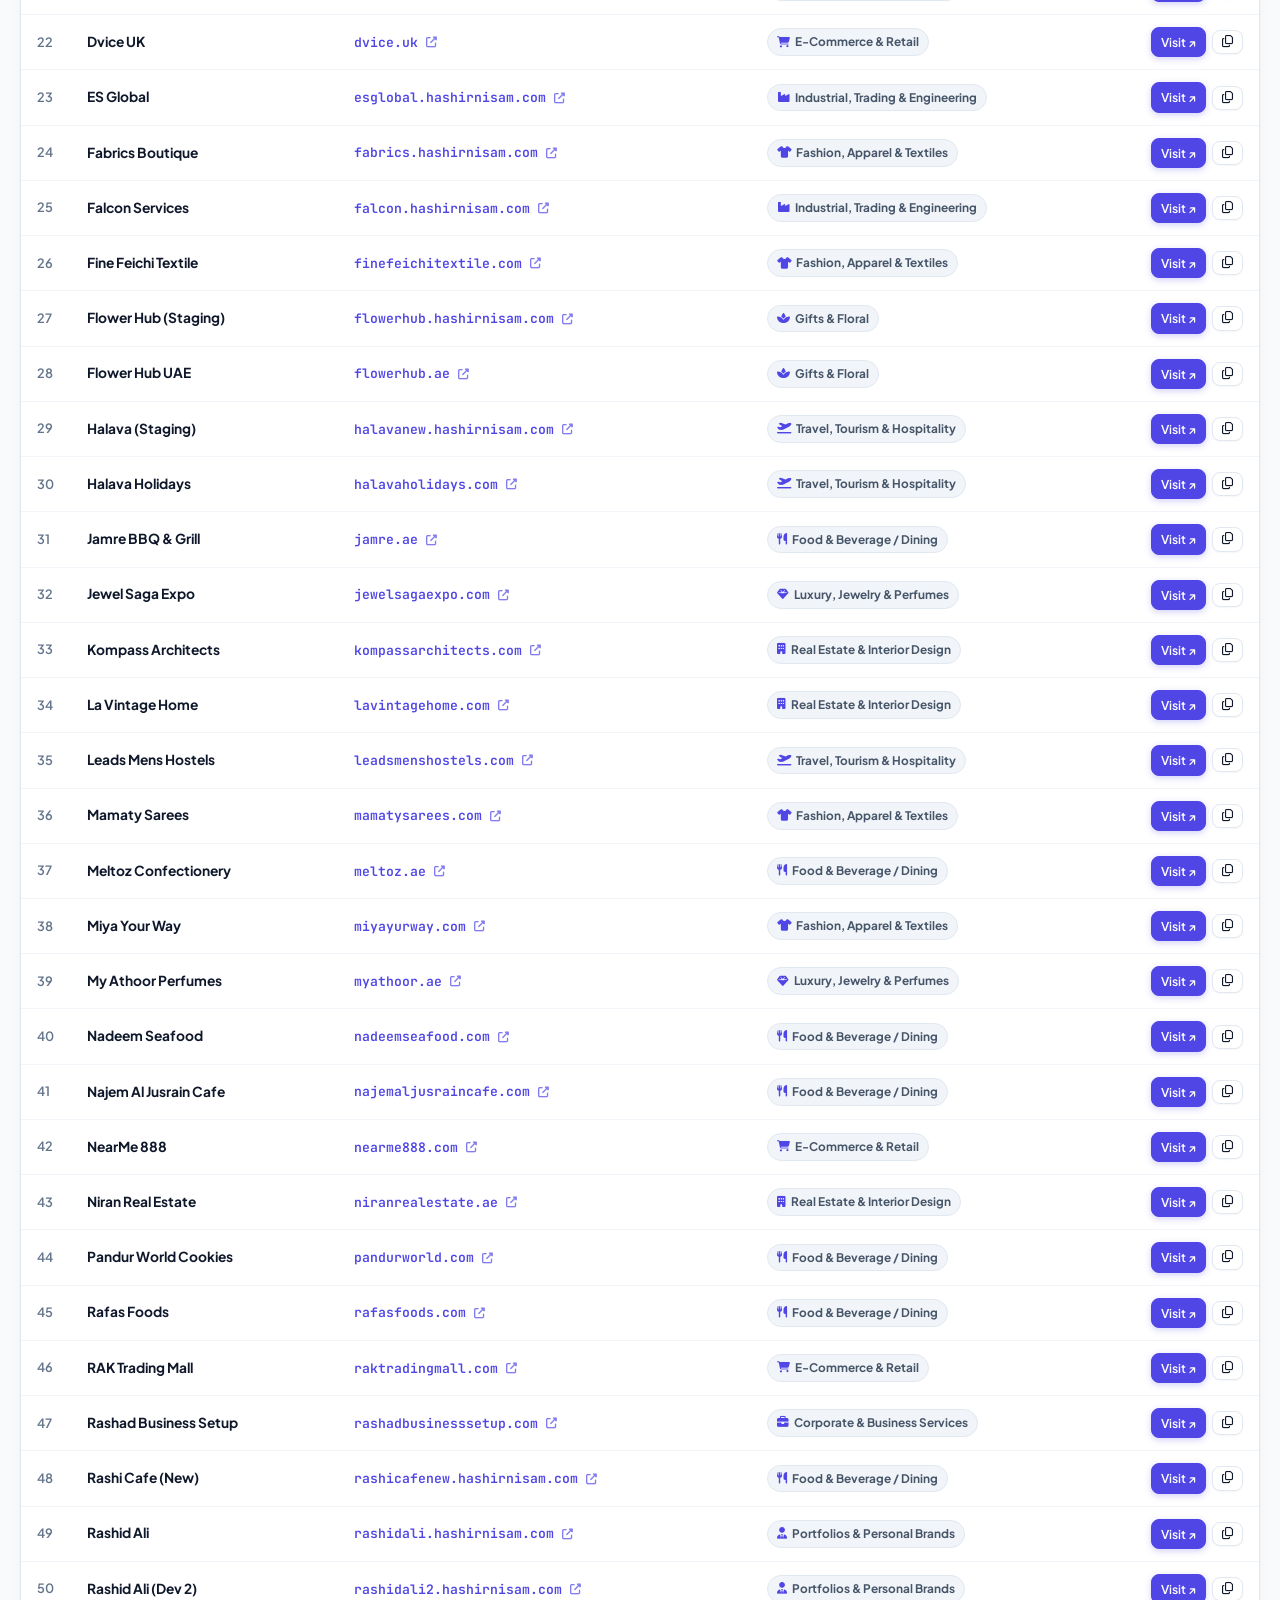
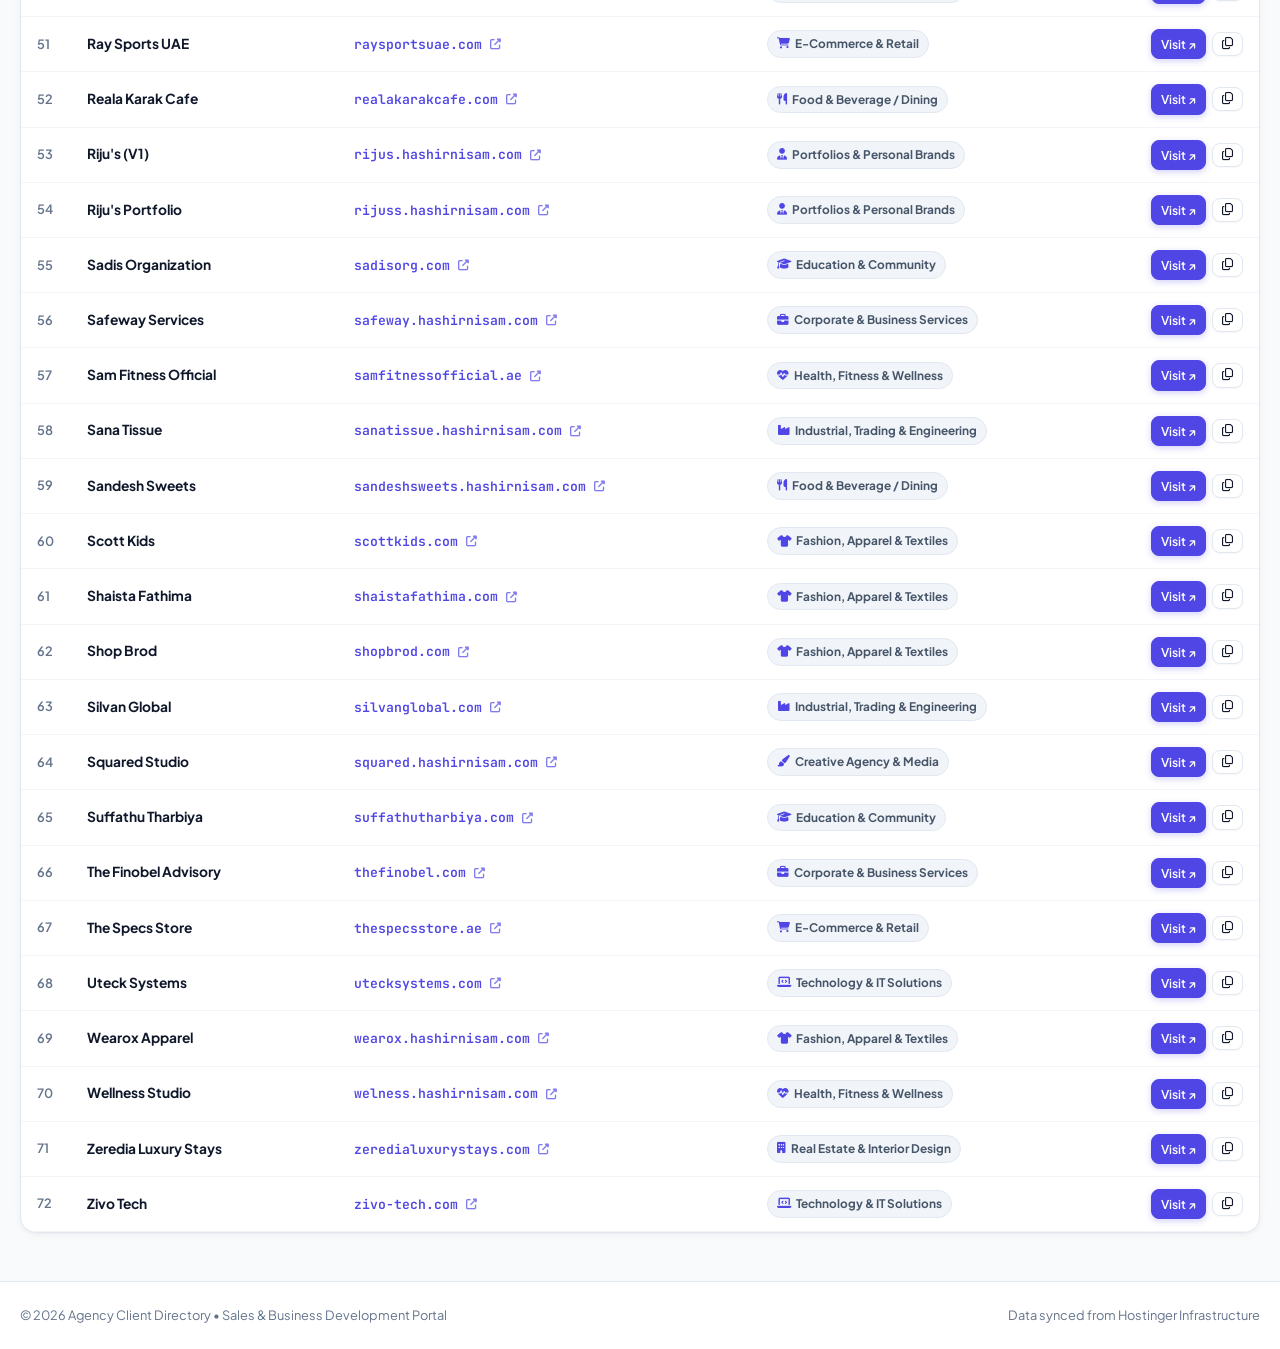
==== commit ff0c8556: "feat(portal): remove domain tabs, platform and status options for streamlined layout" ====
--- a/index.html
+++ b/index.html
@@ -57,49 +57,24 @@
       </div>
 
       <div class="kpi-item">
-        <div class="kpi-icon"><i class="fas fa-globe"></i></div>
-        <div>
-          <div class="kpi-num" id="customDomainsCount">50</div>
-          <div class="kpi-label">Custom Domains</div>
-        </div>
-      </div>
-
-      <div class="kpi-item">
-        <div class="kpi-icon"><i class="fas fa-code-branch"></i></div>
-        <div>
-          <div class="kpi-num" id="subdomainsCount">22</div>
-          <div class="kpi-label">Staging Subdomains</div>
-        </div>
-      </div>
-
-      <div class="kpi-item">
         <div class="kpi-icon"><i class="fas fa-tags"></i></div>
         <div>
           <div class="kpi-num" id="categoriesCount">14</div>
-          <div class="kpi-label">Industries</div>
-        </div>
-      </div>
-
-      <div class="kpi-item">
-        <div class="kpi-icon"><i class="fas fa-check-circle"></i></div>
-        <div>
-          <div class="kpi-num" id="activeSitesCount">58</div>
-          <div class="kpi-label">Live Websites</div>
+          <div class="kpi-label">Business Categories</div>
         </div>
       </div>
     </section>
 
-    <!-- Control Hub: Search & Quick Tab Filters -->
-    <section class="control-hub" id="controlHub" aria-label="Search and Filter Controls">
-      <!-- Search and Domain Tabs in one row -->
-      <div class="search-and-tabs-row">
+    <!-- Control Hub: Search & Sort Controls -->
+    <section class="control-hub" id="controlHub" aria-label="Search and Sort Controls">
+      <div class="search-and-sort-row">
         <div class="search-box-wrap">
           <i class="fas fa-search search-icon" aria-hidden="true"></i>
           <input 
             type="text" 
             id="searchInput" 
             class="main-search-input" 
-            placeholder="Search by client name, domain (e.g. .ae, .com), category, or keyword..." 
+            placeholder="Search by client name, domain, or category..." 
             autocomplete="off"
             spellcheck="false"
             aria-label="Search clients"
@@ -110,57 +85,13 @@
           </button>
         </div>
 
-        <!-- Segmented Domain Tabs: 1-Click filter -->
-        <div class="domain-tabs" id="domainTabs" role="tablist" aria-label="Filter by domain type">
-          <button type="button" class="domain-tab-btn active" data-type="all">
-            <span>All Domains</span>
-            <span class="tab-badge" id="tabBadgeAll">72</span>
-          </button>
-          <button type="button" class="domain-tab-btn" data-type="custom">
-            <i class="fas fa-globe" style="font-size: 0.75rem;"></i>
-            <span>Custom (.com/.ae)</span>
-            <span class="tab-badge" id="tabBadgeCustom">50</span>
-          </button>
-          <button type="button" class="domain-tab-btn" data-type="subdomain">
-            <i class="fas fa-code-branch" style="font-size: 0.75rem;"></i>
-            <span>Staging Subdomains</span>
-            <span class="tab-badge" id="tabBadgeSub">22</span>
-          </button>
-        </div>
-      </div>
-
-      <!-- Secondary Controls: Platform, Status & Sorting -->
-      <div class="secondary-controls-row">
-        <div class="quick-selects">
-          <div class="control-item">
-            <label for="filterPlatform" class="control-label">Platform:</label>
-            <select id="filterPlatform" class="control-select">
-              <option value="all">All Platforms</option>
-              <option value="WordPress">WordPress</option>
-              <option value="HTML / Web App">Custom HTML / App</option>
-            </select>
-          </div>
-
-          <div class="control-item">
-            <label for="filterStatus" class="control-label">Status:</label>
-            <select id="filterStatus" class="control-select">
-              <option value="all">All Statuses</option>
-              <option value="Active">Active / Live</option>
-              <option value="Pending Setup">Pending Setup</option>
-              <option value="Domain Pending Purchase">Purchase Pending</option>
-              <option value="Needs Attention">Needs Attention</option>
-            </select>
-          </div>
-        </div>
-
-        <div class="control-item">
+        <div class="control-item sort-control-item">
           <label for="sortBySelect" class="control-label">Sort By:</label>
           <select id="sortBySelect" class="control-select">
             <option value="name-asc">Client Name (A &rarr; Z)</option>
             <option value="name-desc">Client Name (Z &rarr; A)</option>
             <option value="category-asc">Category (A &rarr; Z)</option>
             <option value="domain-asc">Domain (A &rarr; Z)</option>
-            <option value="status-asc">Status</option>
           </select>
         </div>
       </div>
@@ -200,13 +131,10 @@
       <table class="clients-table" aria-label="Clients directory table">
         <thead>
           <tr>
-            <th style="width: 48px;">#</th>
+            <th style="width: 50px;">#</th>
             <th>Client Name</th>
             <th>Website Domain</th>
             <th>Business Category</th>
-            <th>Domain Type</th>
-            <th>Platform</th>
-            <th>Status</th>
             <th style="text-align: right; width: 140px;">Action</th>
           </tr>
         </thead>
--- a/css/style.css
+++ b/css/style.css
@@ -205,22 +205,23 @@
 
 /* Compact KPI Ribbon */
 .kpi-strip {
-  display: grid;
-  grid-template-columns: repeat(5, 1fr);
-  gap: 10px;
+  display: flex;
+  gap: 12px;
   margin: 14px 0 12px;
+  flex-wrap: wrap;
 }
 
 .kpi-item {
   background: #ffffff;
   border: 1px solid var(--border-color);
   border-radius: var(--radius-md);
-  padding: 8px 12px;
-  display: flex;
-  align-items: center;
-  gap: 10px;
+  padding: 8px 16px;
+  display: flex;
+  align-items: center;
+  gap: 12px;
   box-shadow: var(--shadow-card);
   transition: all var(--transition-fast);
+  min-width: 170px;
 }
 
 .kpi-item:hover {
@@ -257,7 +258,7 @@
   margin-top: 2px;
 }
 
-/* Main Control Hub: Search & Quick Filters */
+/* Main Control Hub: Search & Sort */
 .control-hub {
   background: #ffffff;
   border: 1px solid var(--border-color);
@@ -267,7 +268,7 @@
   box-shadow: var(--shadow-card);
 }
 
-.search-and-tabs-row {
+.search-and-sort-row {
   display: flex;
   align-items: center;
   gap: 14px;
@@ -342,83 +343,15 @@
   color: var(--text-primary);
 }
 
-/* Domain Segmented Tab Selector (One-Click) */
-.domain-tabs {
-  display: inline-flex;
-  background: #f1f5f9;
-  border: 1px solid #e2e8f0;
-  border-radius: var(--radius-md);
-  padding: 3px;
-  gap: 3px;
-}
-
-.domain-tab-btn {
-  border: none;
-  background: transparent;
-  color: var(--text-secondary);
-  font-family: inherit;
-  font-size: 0.8rem;
-  font-weight: 600;
-  padding: 7px 13px;
-  border-radius: var(--radius-sm);
-  cursor: pointer;
-  transition: all var(--transition-fast);
-  display: inline-flex;
-  align-items: center;
-  gap: 6px;
-  white-space: nowrap;
-}
-
-.domain-tab-btn:hover {
-  color: var(--text-primary);
-  background: rgba(255, 255, 255, 0.5);
-}
-
-.domain-tab-btn.active {
-  background: var(--brand-primary);
-  color: #ffffff;
-  box-shadow: 0 2px 6px rgba(79, 70, 229, 0.25);
-}
-
-.tab-badge {
-  font-size: 0.7rem;
-  padding: 1px 6px;
-  border-radius: var(--radius-full);
-  background: rgba(0, 0, 0, 0.08);
-}
-
-.domain-tab-btn.active .tab-badge {
-  background: rgba(0, 0, 0, 0.22);
-  color: #ffffff;
-}
-
-/* Secondary Controls Row (Sort, Platform, Status) */
-.secondary-controls-row {
-  display: flex;
-  align-items: center;
-  justify-content: space-between;
-  margin-top: 12px;
-  padding-top: 10px;
-  border-top: 1px solid var(--border-subtle);
-  gap: 12px;
-  flex-wrap: wrap;
-}
-
-.quick-selects {
-  display: flex;
-  align-items: center;
-  gap: 10px;
-  flex-wrap: wrap;
-}
-
-.control-item {
-  display: flex;
-  align-items: center;
-  gap: 6px;
+.sort-control-item {
+  display: flex;
+  align-items: center;
+  gap: 8px;
   background: #f8fafc;
   border: 1px solid var(--border-color);
   border-radius: var(--radius-sm);
-  padding: 3px 8px;
+  padding: 4px 10px;
+  flex-shrink: 0;
 }
 
 .control-label {
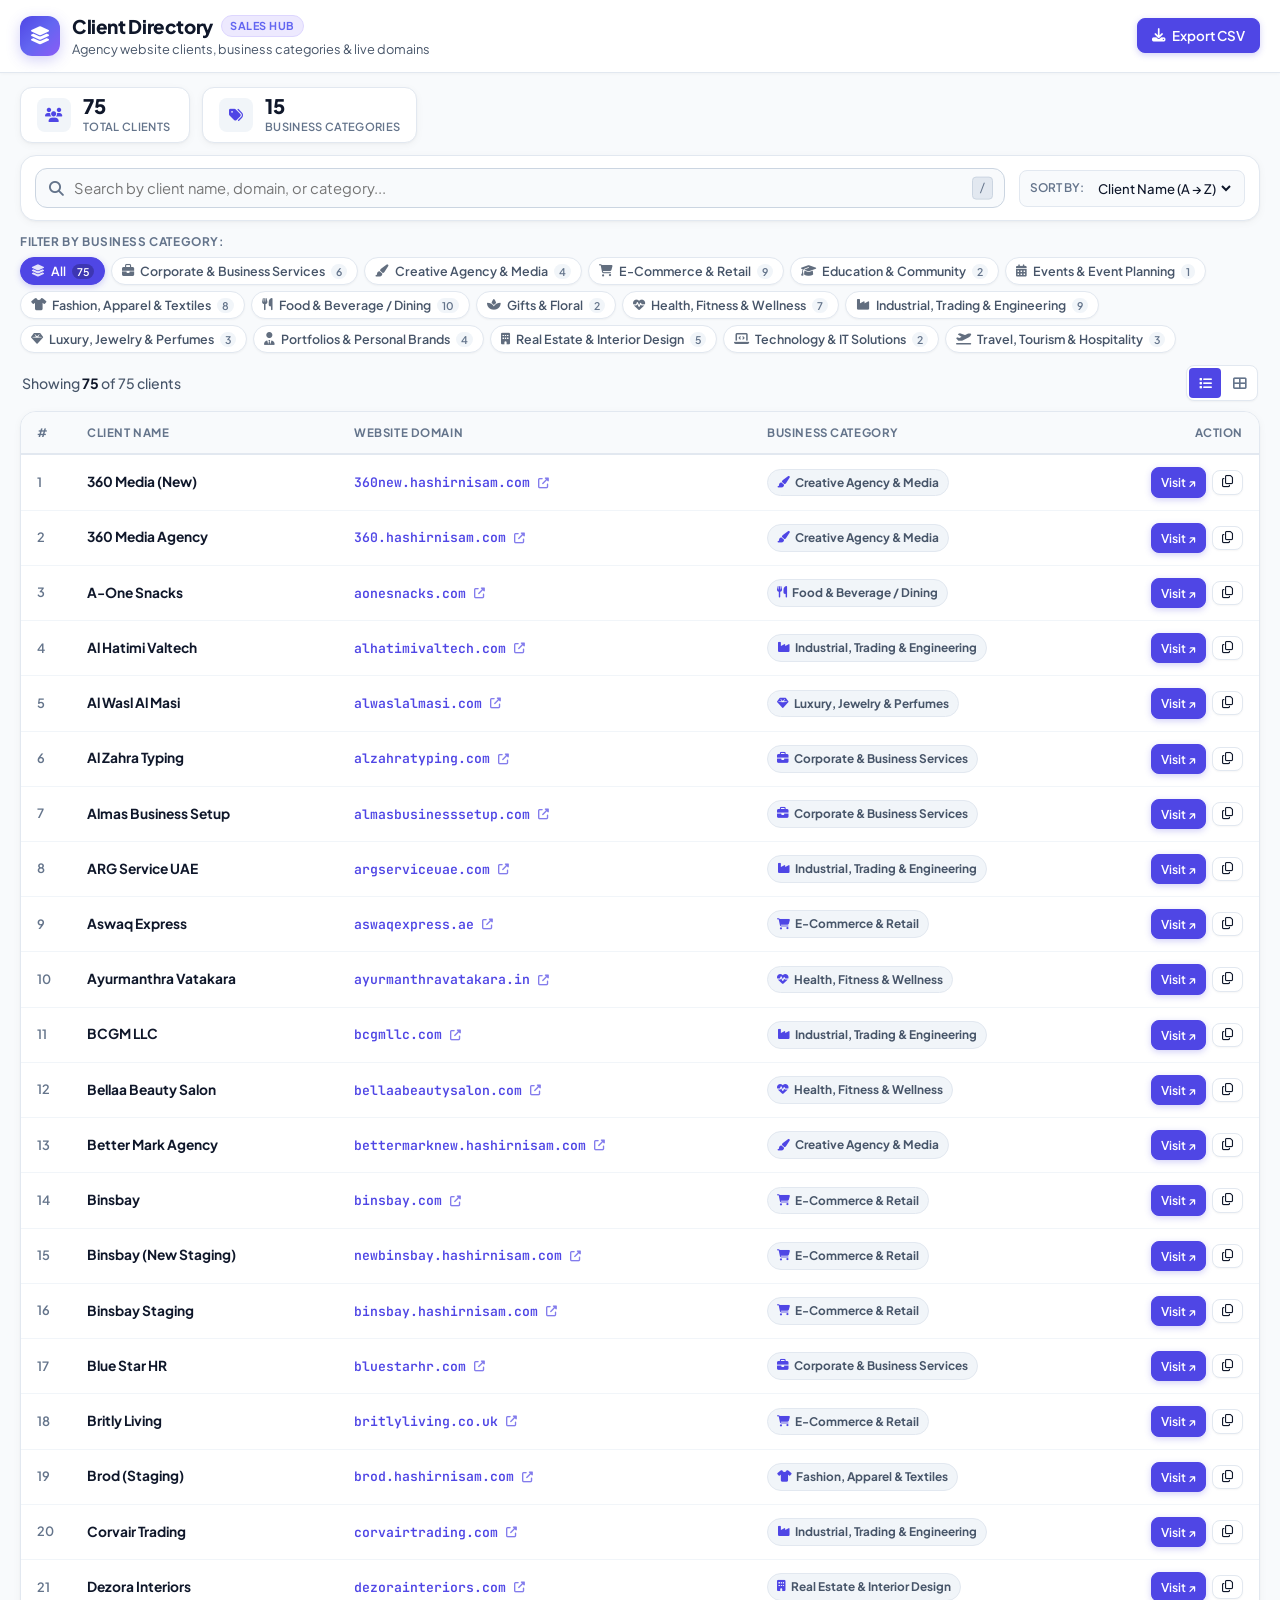
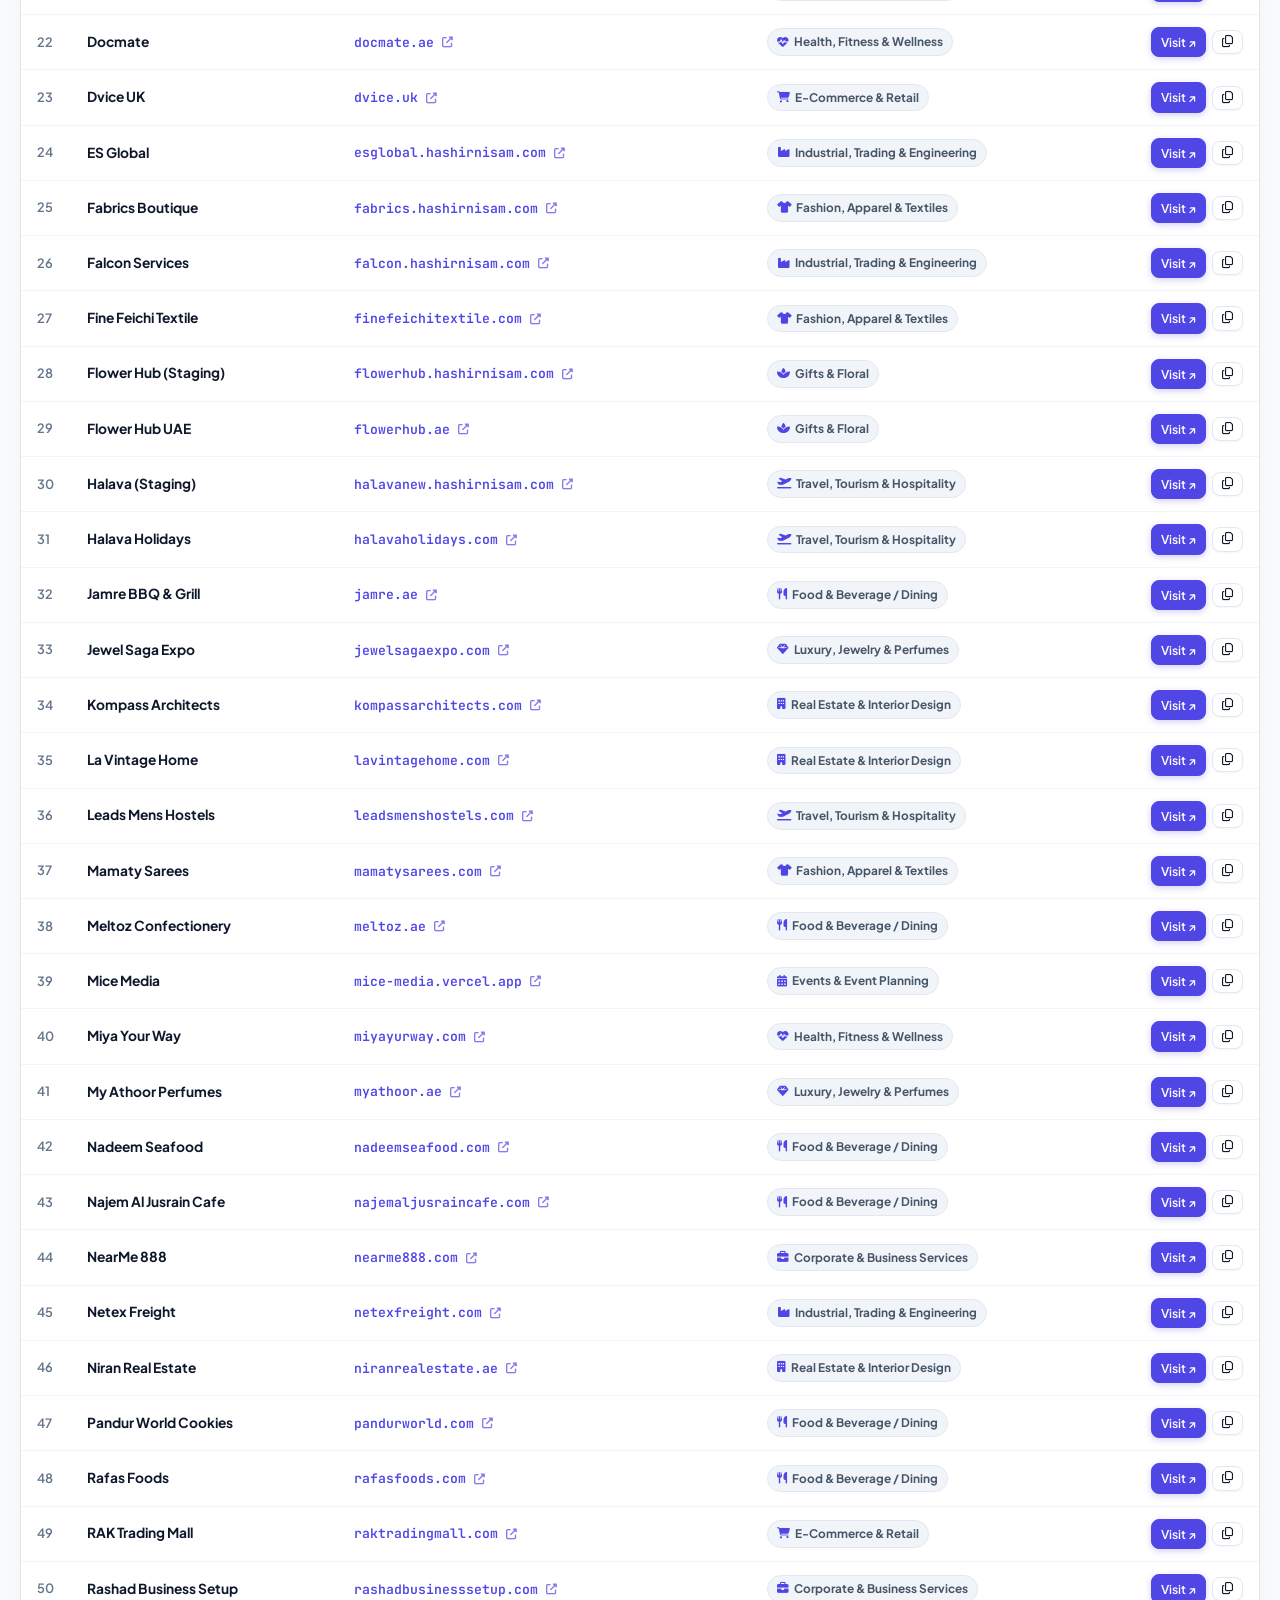
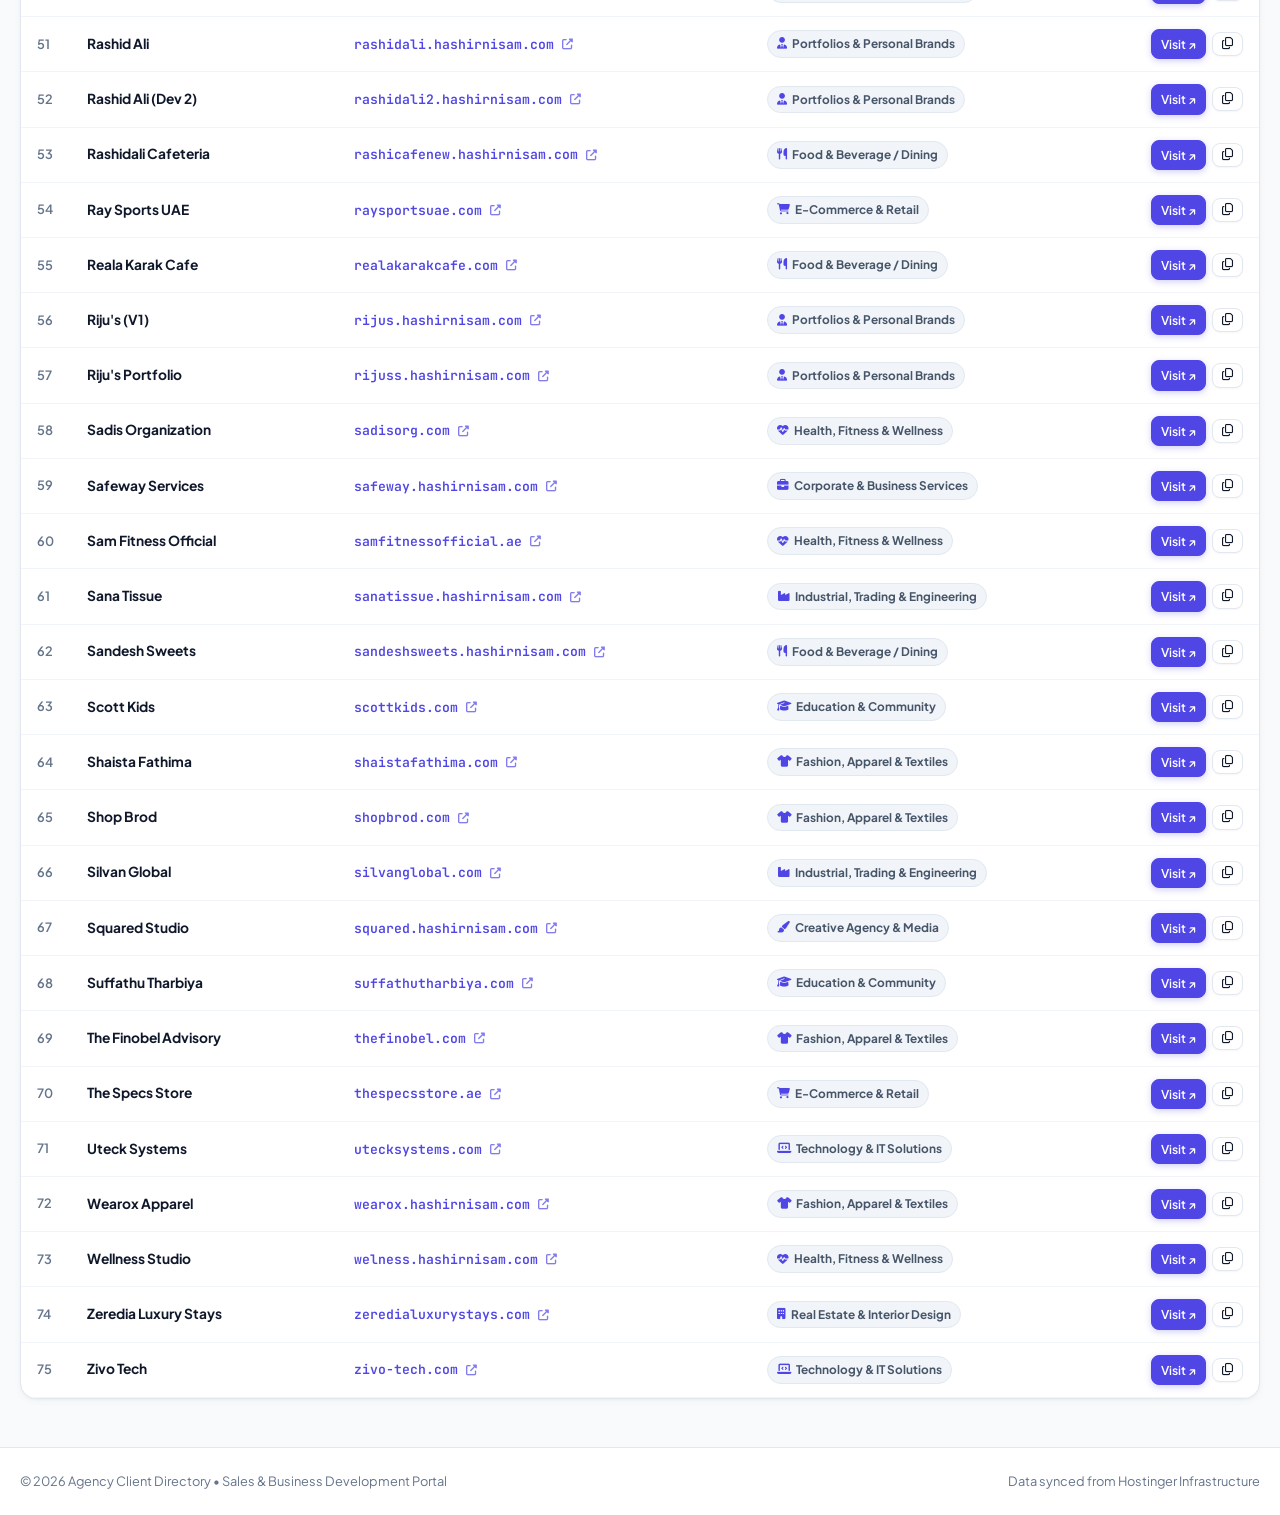
==== commit a2874854: "feat(data): add Docmate, Netex Freight, Mice Media and update Rashidali Cafeteria" ====
--- a/index.html
+++ b/index.html
@@ -51,7 +51,7 @@
       <div class="kpi-item">
         <div class="kpi-icon"><i class="fas fa-users"></i></div>
         <div>
-          <div class="kpi-num" id="totalClientsCount">72</div>
+          <div class="kpi-num" id="totalClientsCount">75</div>
           <div class="kpi-label">Total Clients</div>
         </div>
       </div>
@@ -59,7 +59,7 @@
       <div class="kpi-item">
         <div class="kpi-icon"><i class="fas fa-tags"></i></div>
         <div>
-          <div class="kpi-num" id="categoriesCount">14</div>
+          <div class="kpi-num" id="categoriesCount">15</div>
           <div class="kpi-label">Business Categories</div>
         </div>
       </div>
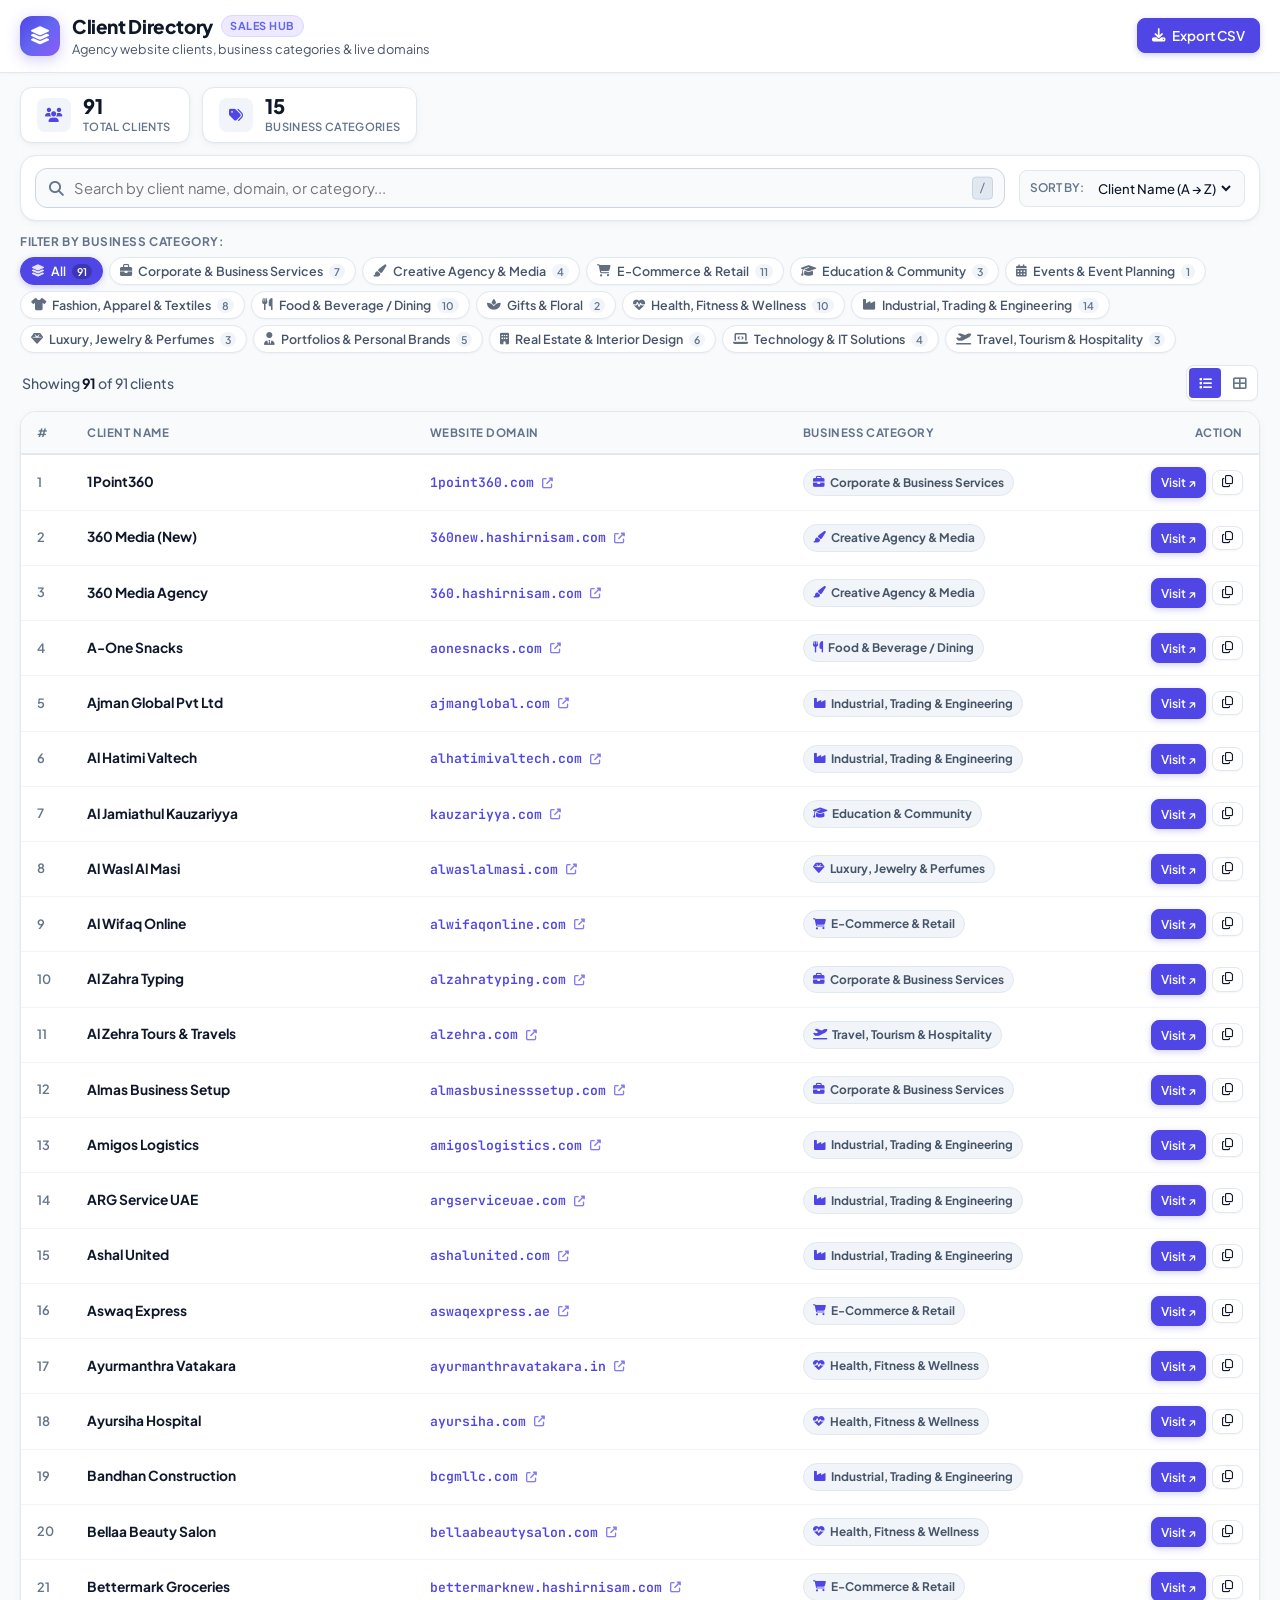
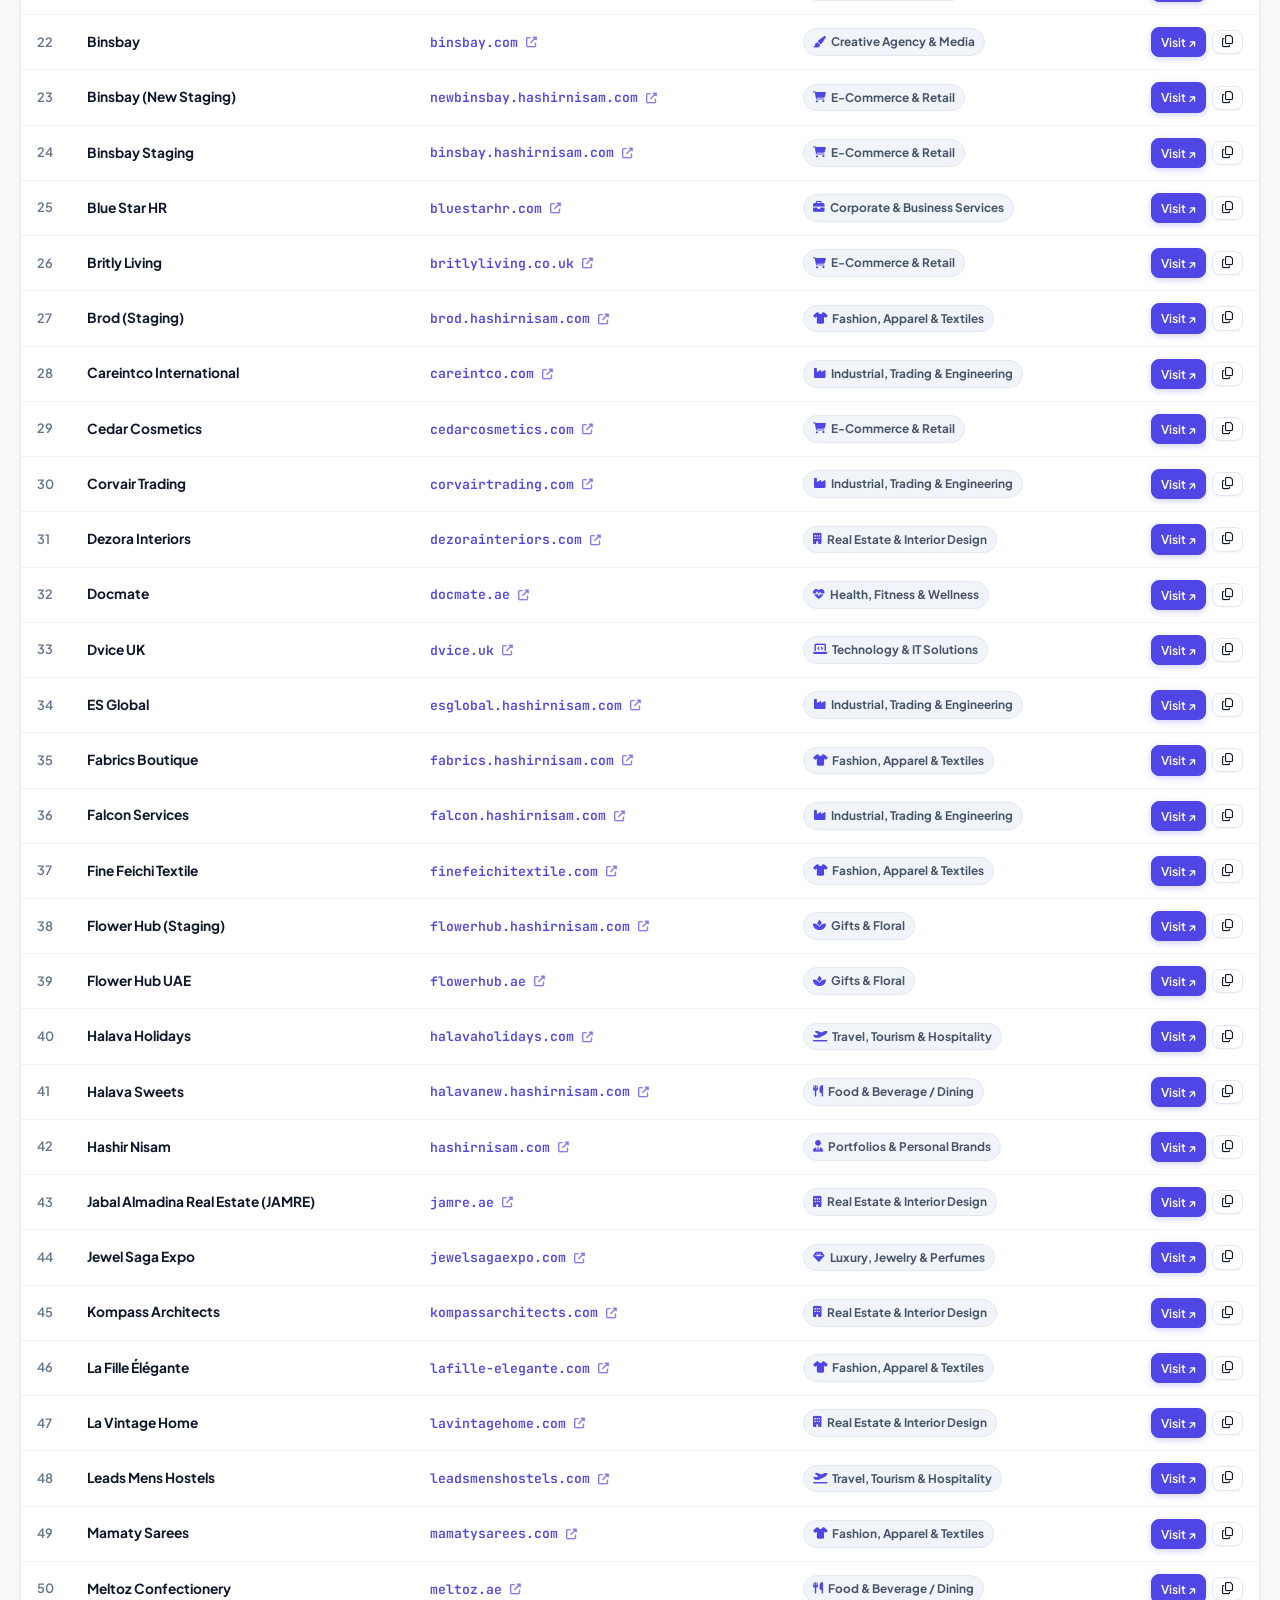
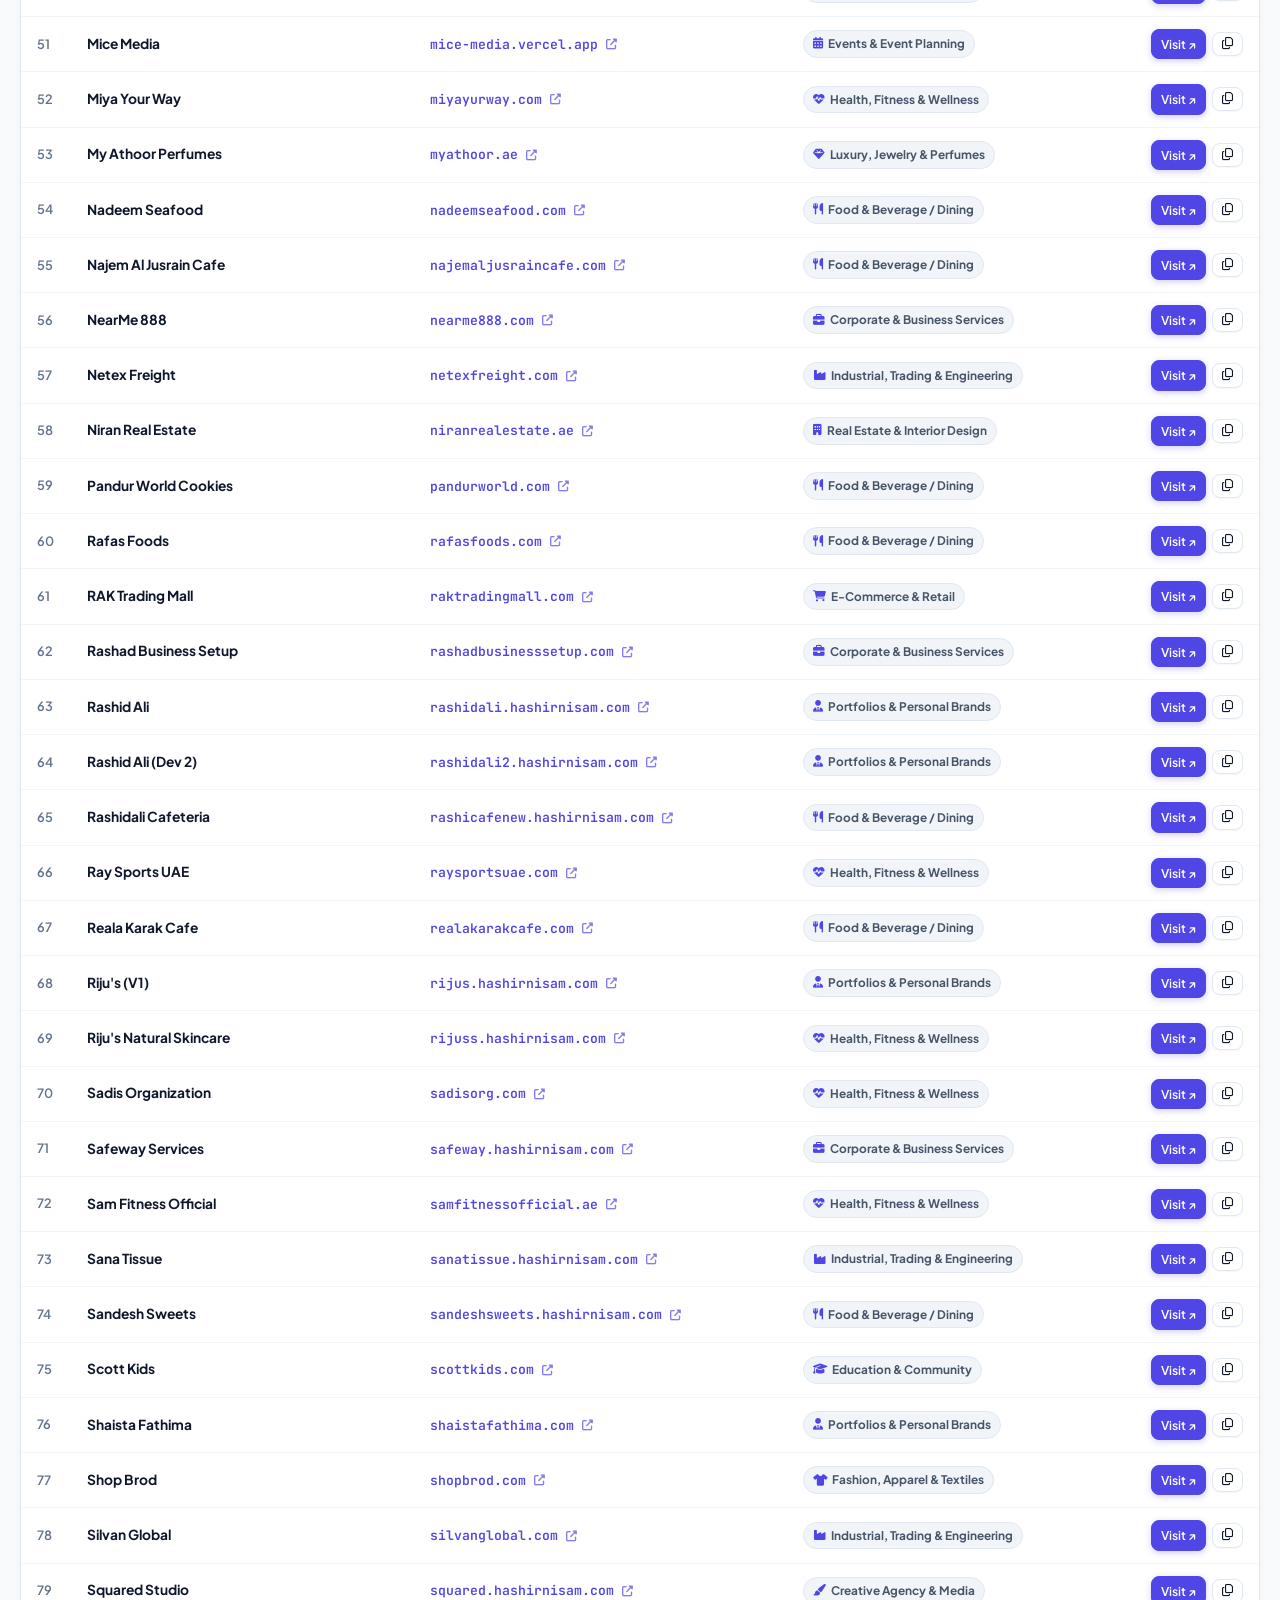
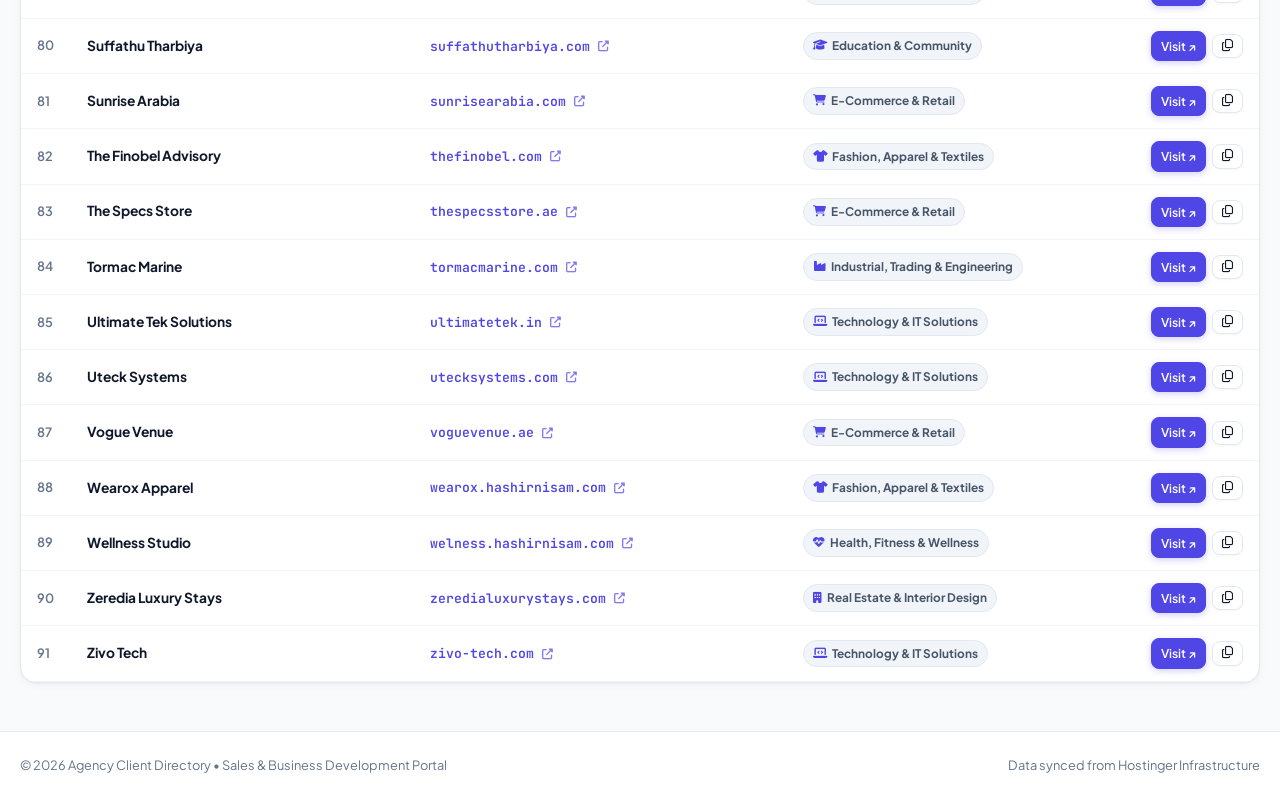
==== commit ae304d2d: "feat(data): apply verified category corrections and add 16 new clients (total 91)" ====
--- a/index.html
+++ b/index.html
@@ -51,7 +51,7 @@
       <div class="kpi-item">
         <div class="kpi-icon"><i class="fas fa-users"></i></div>
         <div>
-          <div class="kpi-num" id="totalClientsCount">75</div>
+          <div class="kpi-num" id="totalClientsCount">91</div>
           <div class="kpi-label">Total Clients</div>
         </div>
       </div>
@@ -110,7 +110,7 @@
     <!-- Results Toolbar & View Mode Switcher -->
     <section class="results-summary-bar" aria-label="Results count and view switcher">
       <div class="results-count-display" id="resultsCount">
-        Showing <span class="results-count-highlight">72</span> clients
+        Showing <span class="results-count-highlight">91</span> clients
         <button type="button" class="reset-filters-link" id="resetAllBtn" style="display: none;">
           Reset filters
         </button>
@@ -156,7 +156,7 @@
       </div>
       <h3 class="empty-title">No Matching Clients Found</h3>
       <p class="empty-desc">
-        Try typing a different keyword or click the reset button below to view all 72 clients.
+        Try typing a different keyword or click the reset button below to view all 91 clients.
       </p>
       <button type="button" class="btn btn-primary" id="resetEmptyBtn">
         <i class="fas fa-undo"></i>
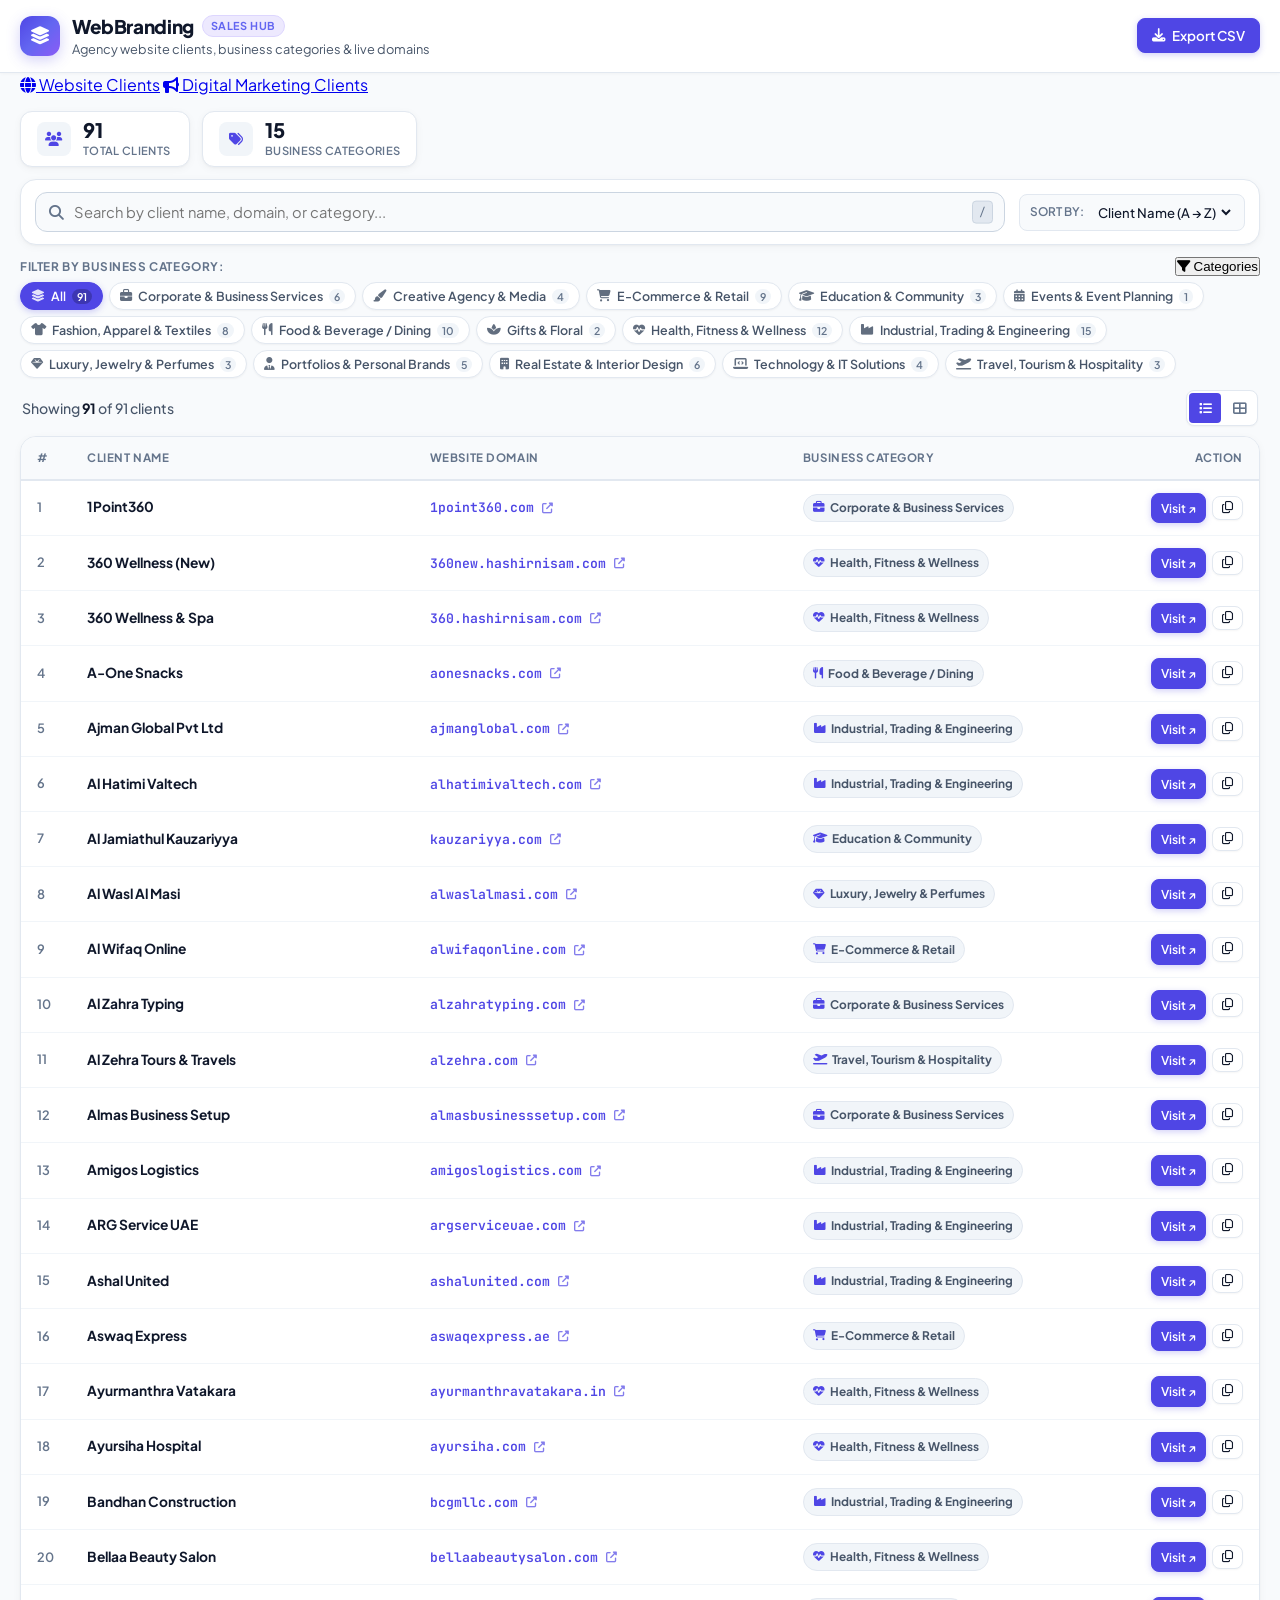
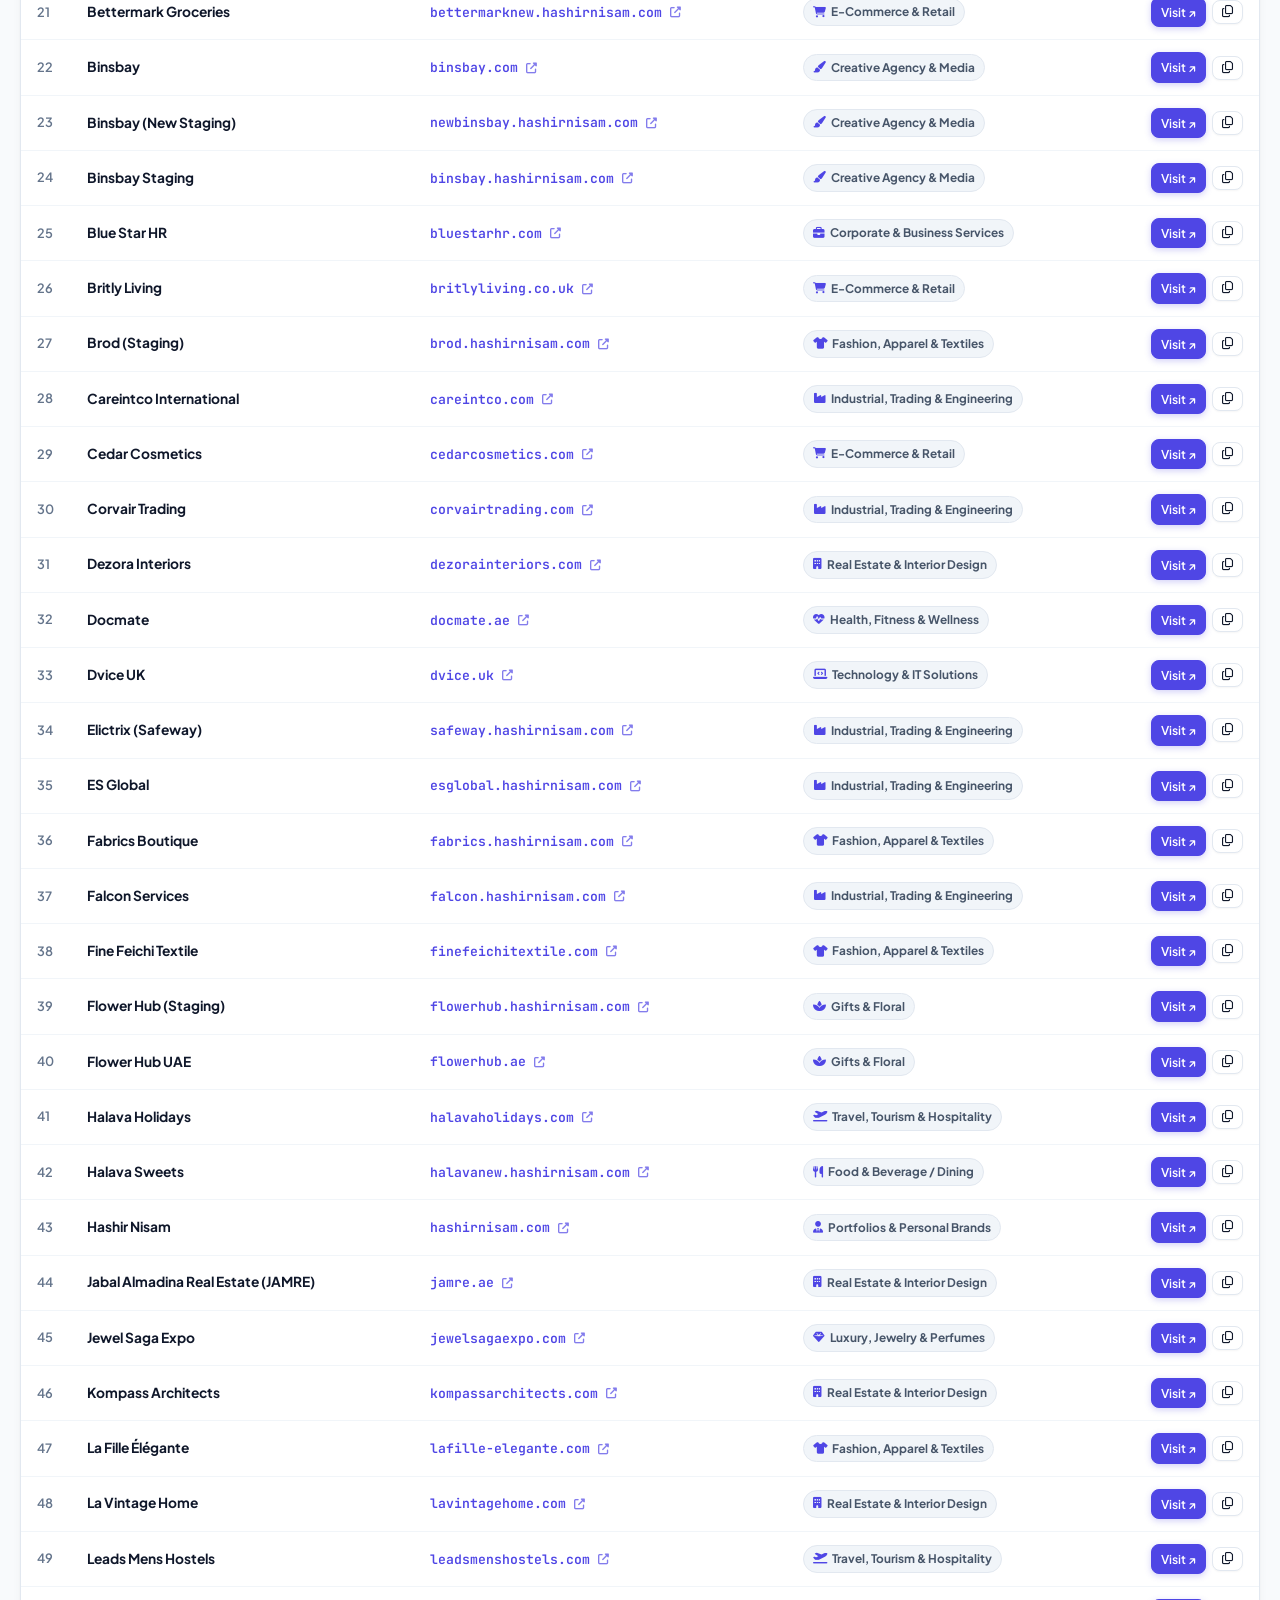
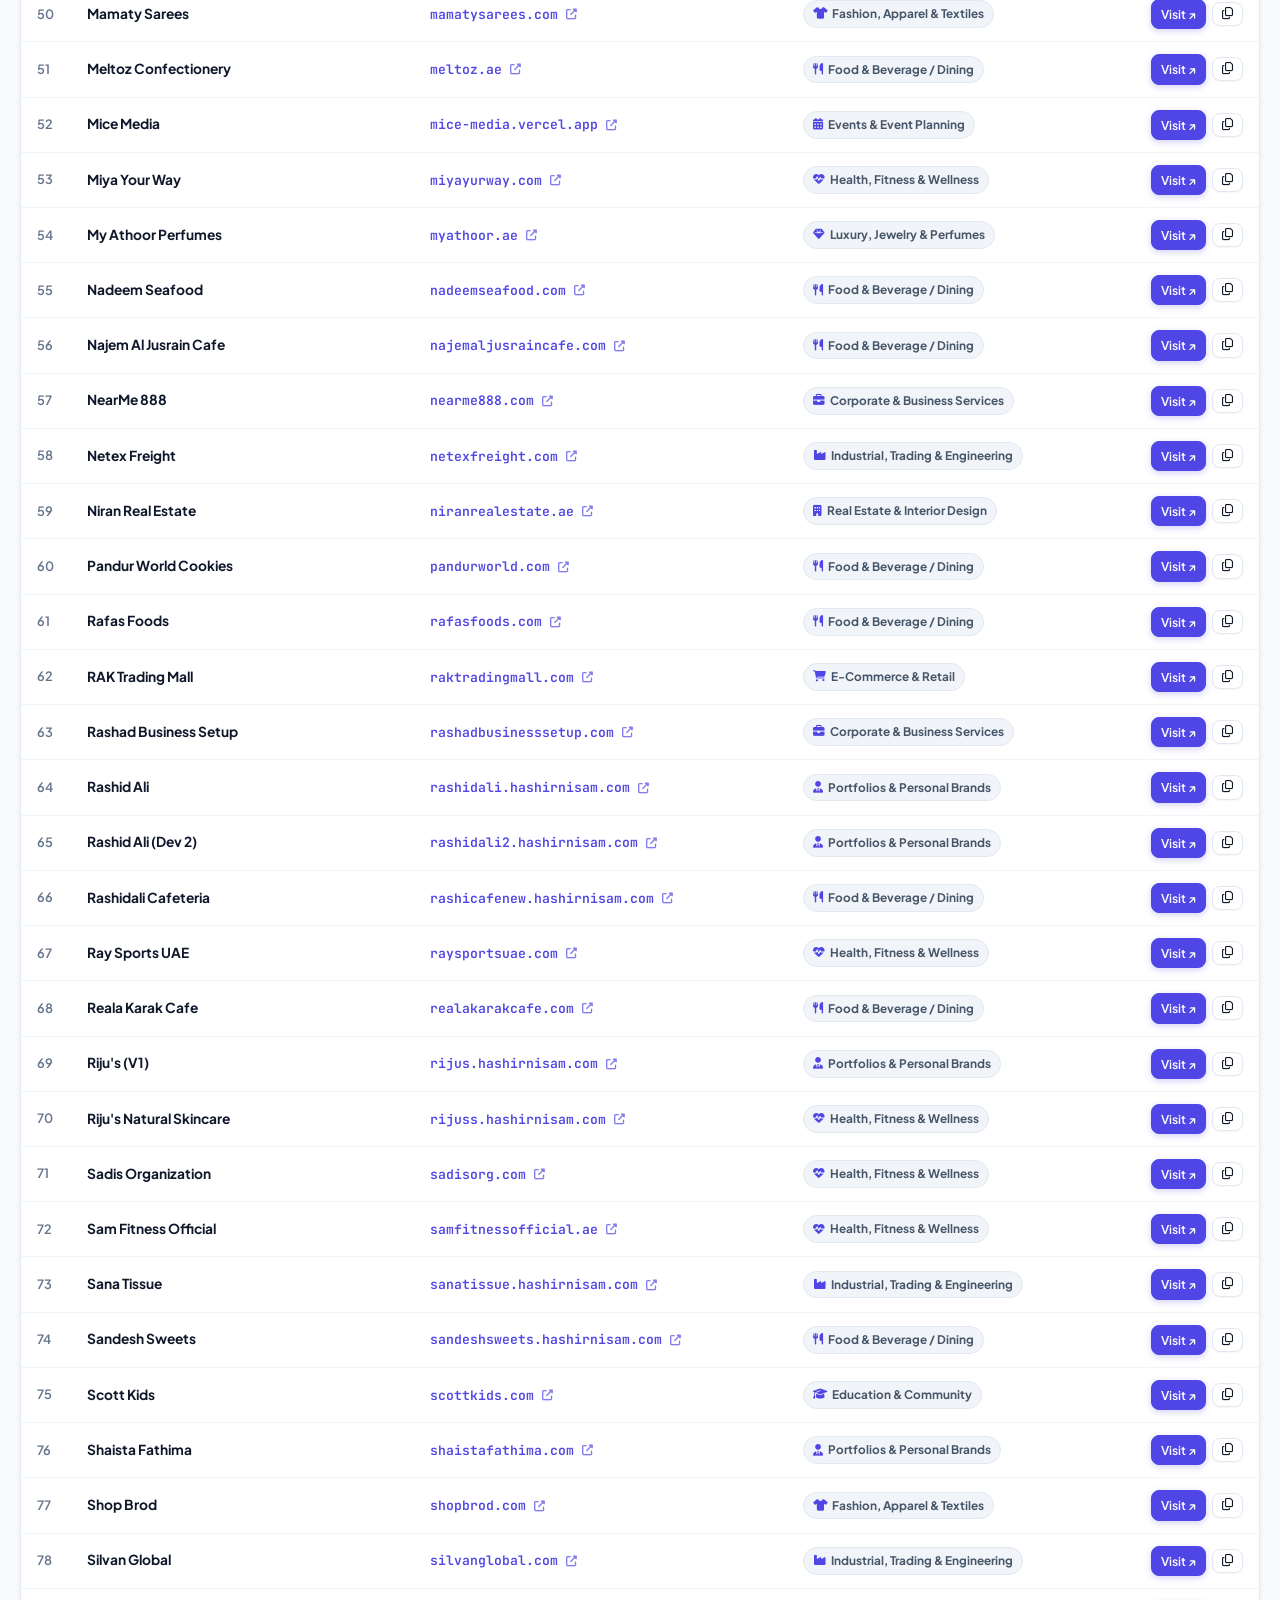
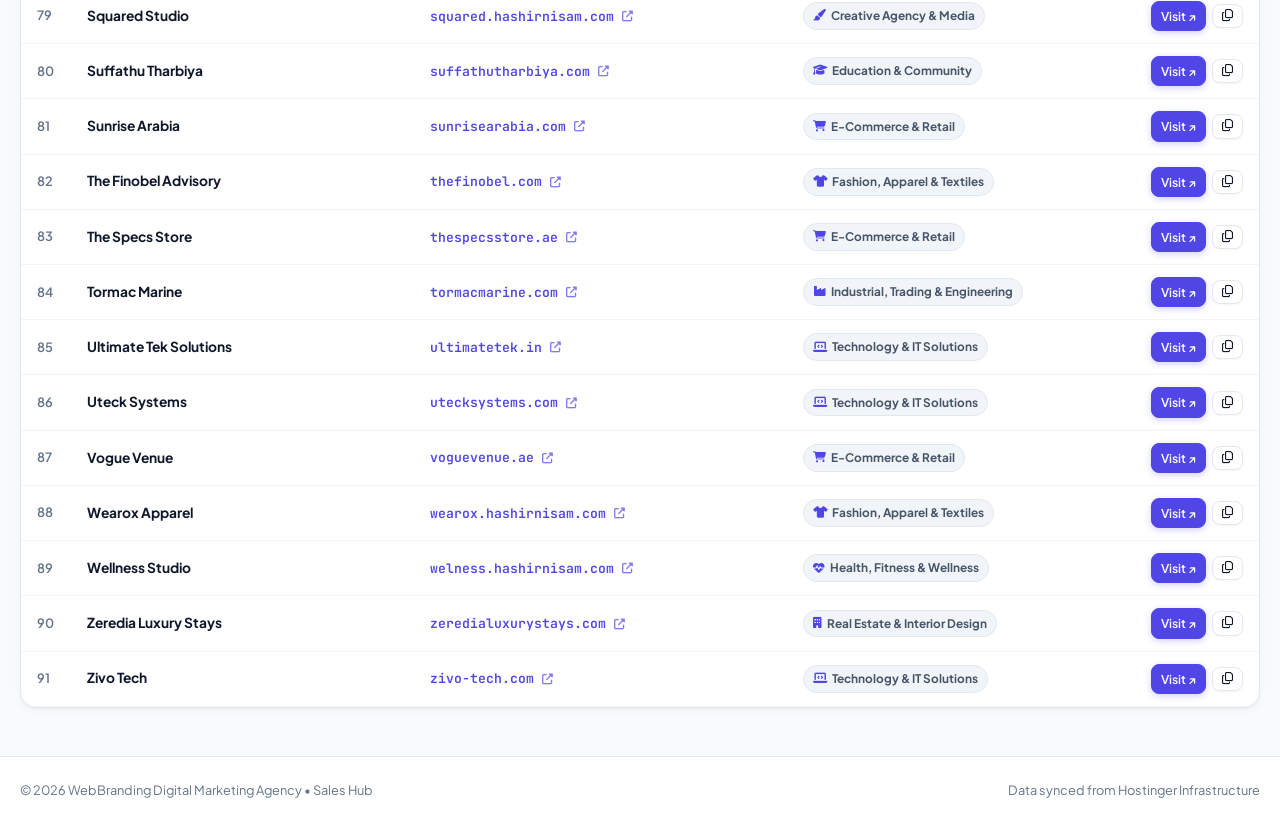
==== commit 8b39e270: "feat(dashboard): add digital marketing clients directory and navigation tabs" ====
--- a/index.html
+++ b/index.html
@@ -4,7 +4,7 @@
   <meta charset="UTF-8">
   <meta name="viewport" content="width=device-width, initial-scale=1.0">
   <meta name="description" content="Sales Team Client Directory & Live Website Portal. Search, filter, and access all agency client websites by business category.">
-  <title>Sales Hub &bull; Agency Client Websites Directory</title>
+  <title>Sales Hub &bull; WebBranding Agency Clients Directory</title>
   
   <!-- Modern Fonts -->
   <link rel="preconnect" href="https://fonts.googleapis.com">
@@ -29,7 +29,7 @@
           </div>
           <div>
             <h1 class="brand-title">
-              Client Directory <span class="brand-badge">Sales Hub</span>
+              WebBranding <span class="brand-badge">Sales Hub</span>
             </h1>
             <p class="brand-subtitle">Agency website clients, business categories &amp; live domains</p>
           </div>
@@ -44,6 +44,14 @@
       </div>
     </div>
   </header>
+
+  <!-- Top Navigation Tabs -->
+  <nav class="top-nav container">
+    <div class="nav-tabs">
+      <a href="index.html" class="nav-tab active"><i class="fas fa-globe"></i> Website Clients</a>
+      <a href="digital-marketing.html" class="nav-tab"><i class="fas fa-bullhorn"></i> Digital Marketing Clients</a>
+    </div>
+  </nav>
 
   <main class="container">
     <!-- Compact KPI Ribbon -->
@@ -101,6 +109,9 @@
     <section class="category-section" aria-label="Filter by Industry Category">
       <div class="category-bar-header">
         <span class="category-bar-title">Filter by Business Category:</span>
+        <button type="button" class="mobile-filter-toggle" id="mobileFilterToggle" aria-label="Toggle categories">
+          <i class="fas fa-filter"></i> Categories
+        </button>
       </div>
       <div class="category-chips-list" id="categoryChipsContainer">
         <!-- Dynamic category chips with icons injected via JS -->
@@ -171,7 +182,7 @@
   <!-- Footer -->
   <footer class="site-footer">
     <div class="container footer-inner">
-      <p>&copy; 2026 Agency Client Directory &bull; Sales &amp; Business Development Portal</p>
+      <p>&copy; 2026 WebBranding Digital Marketing Agency &bull; Sales Hub</p>
       <p>Data synced from Hostinger Infrastructure</p>
     </div>
   </footer>
